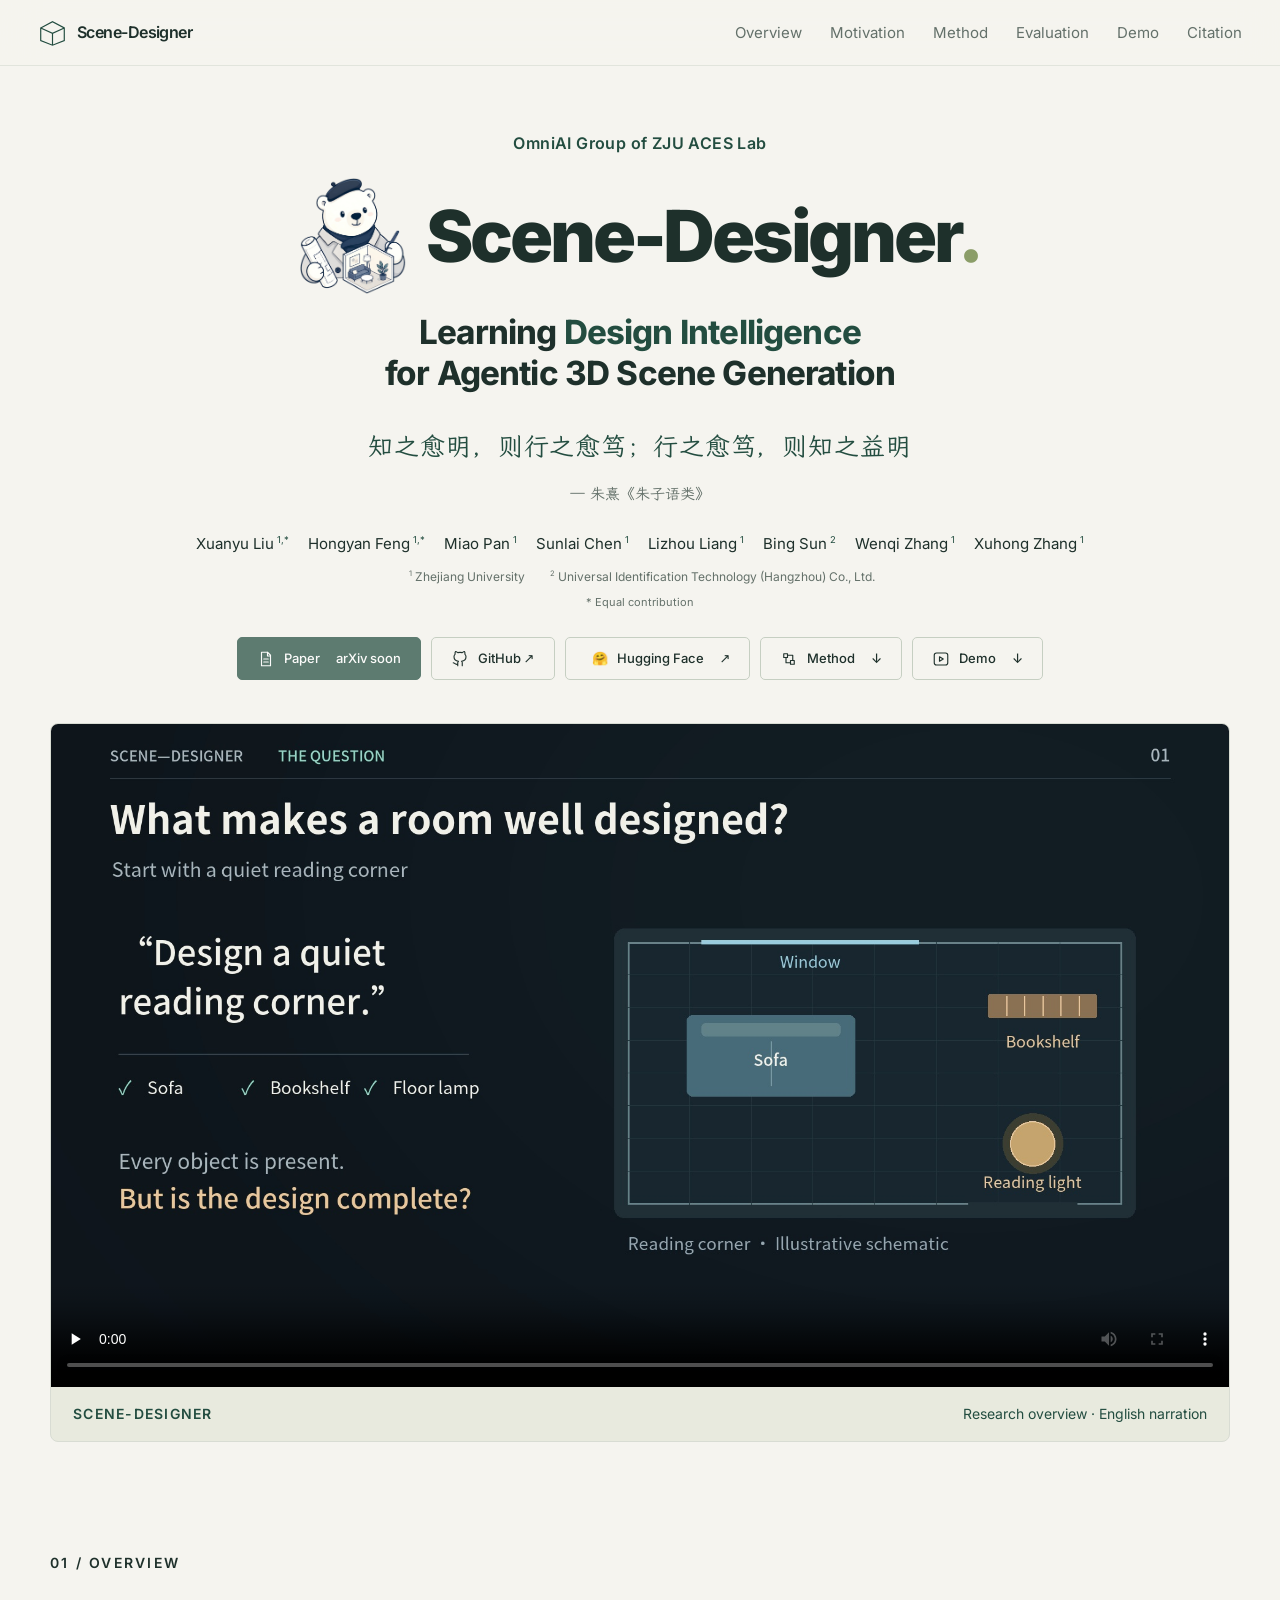
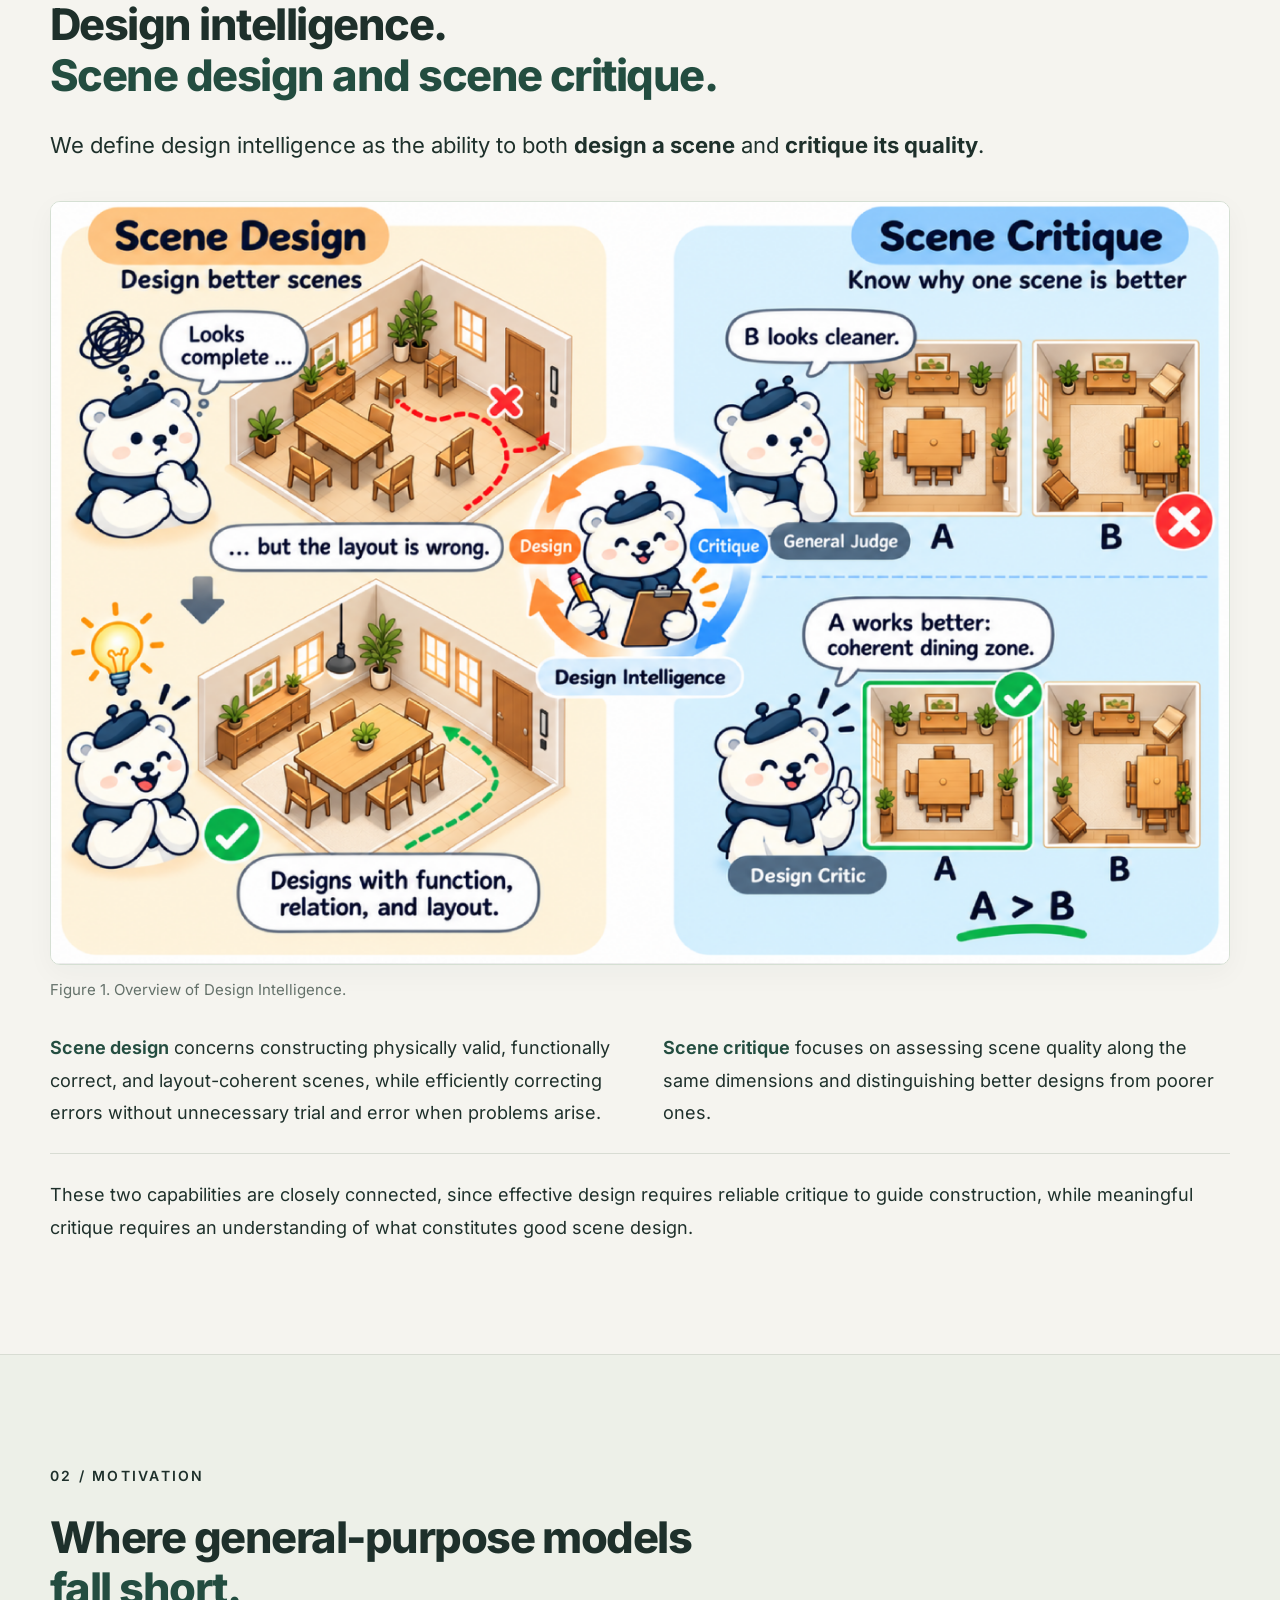
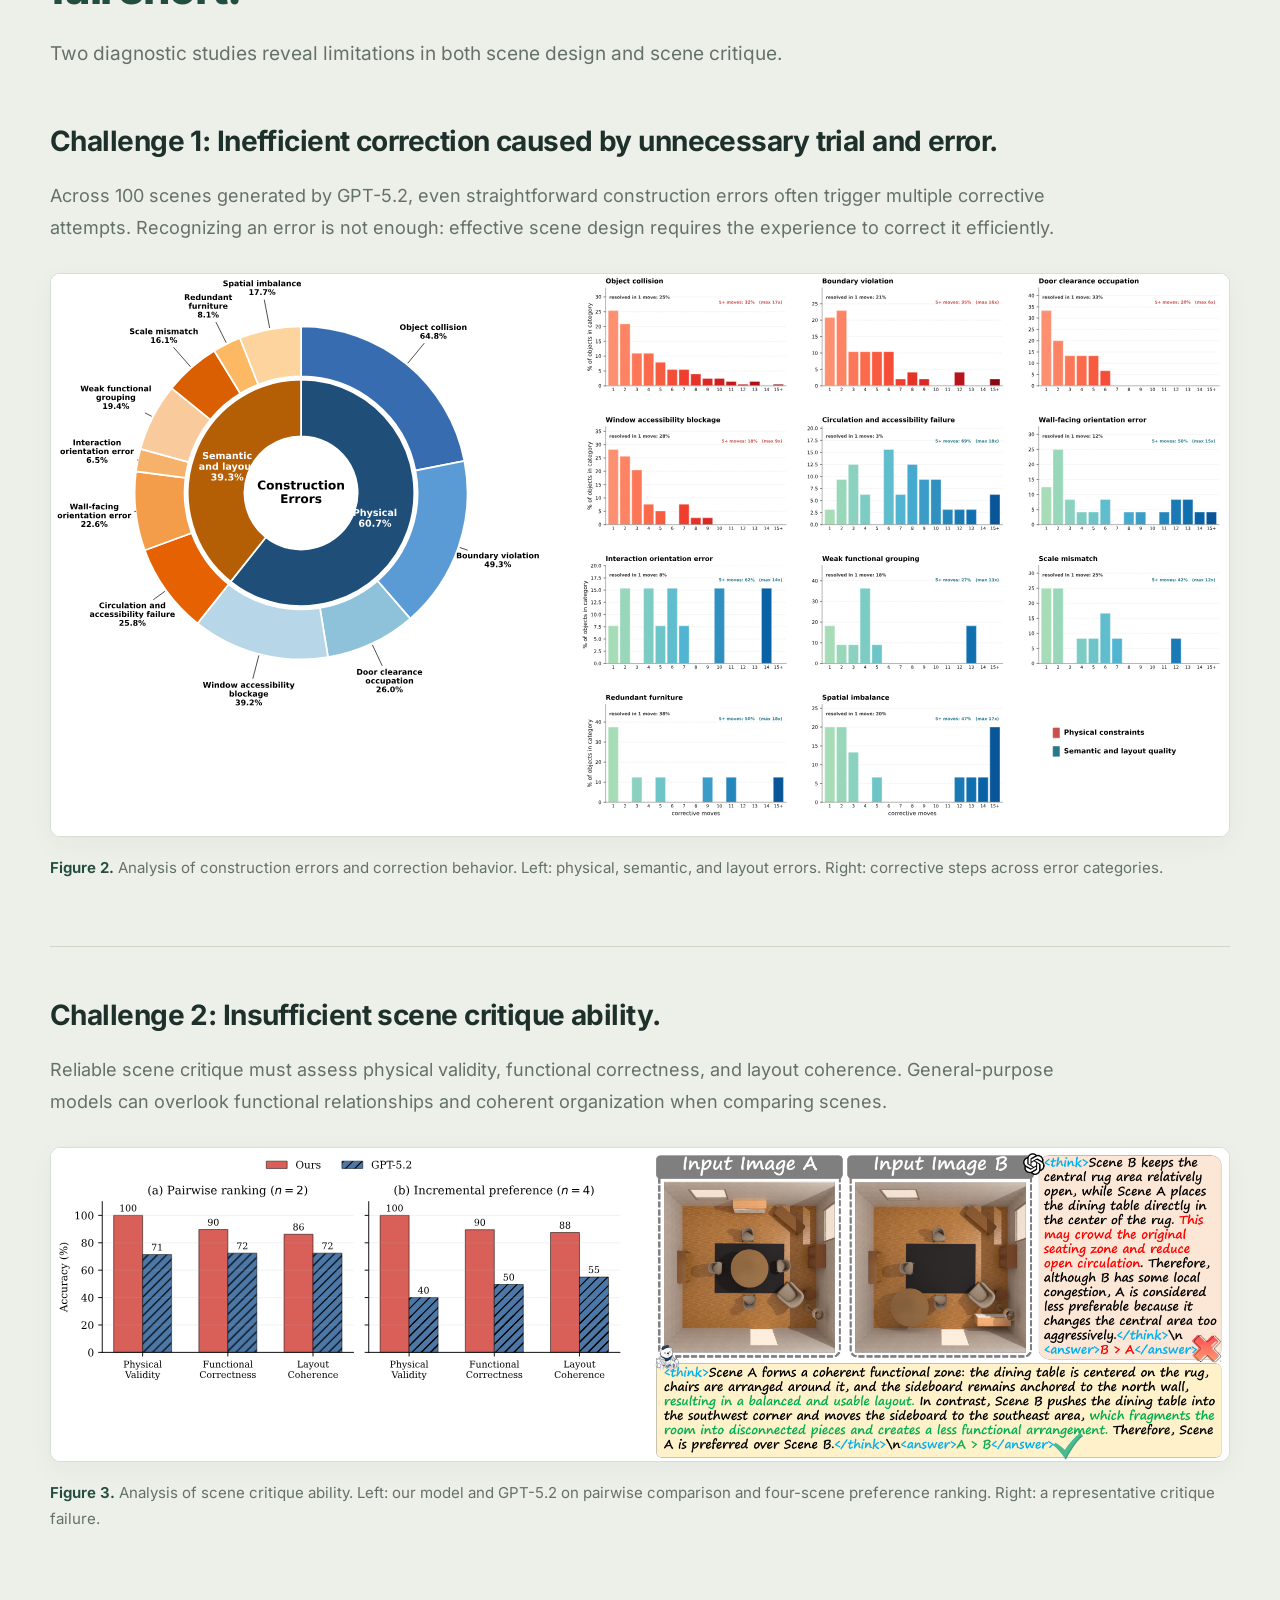
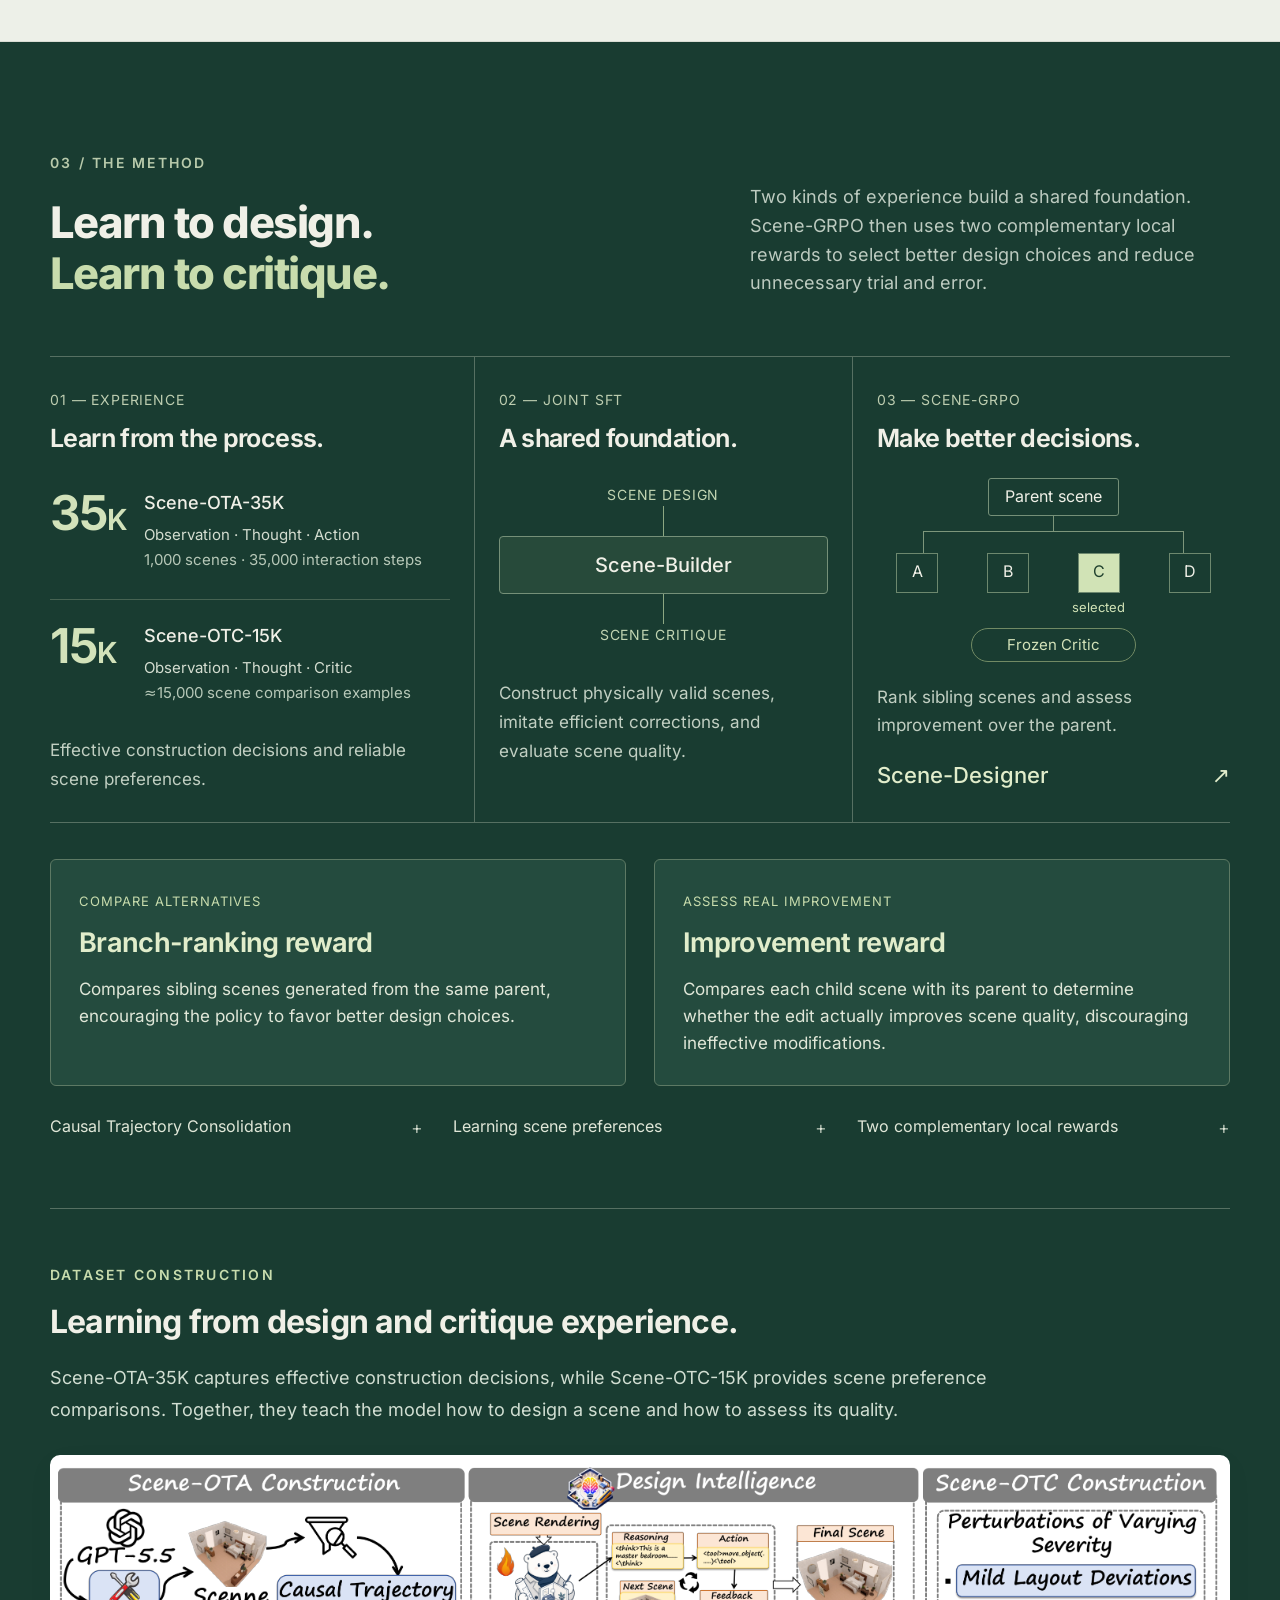
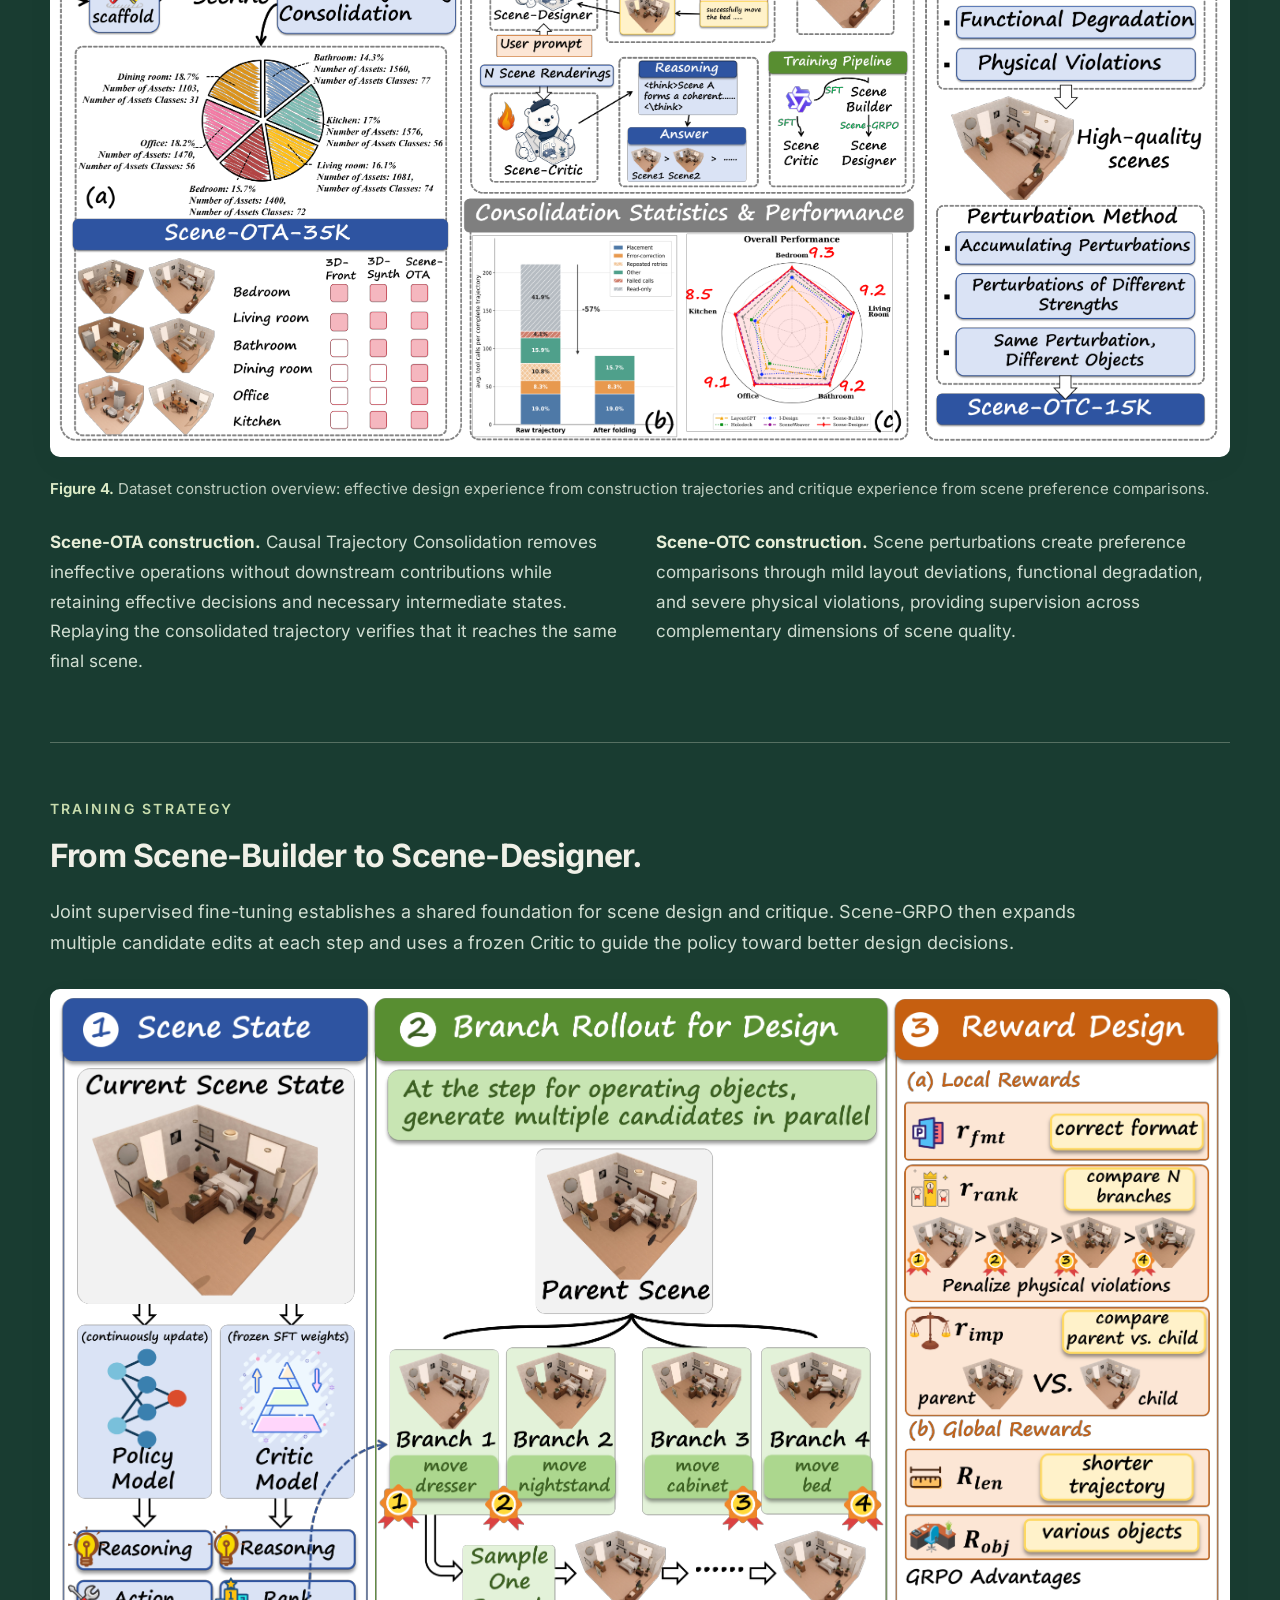
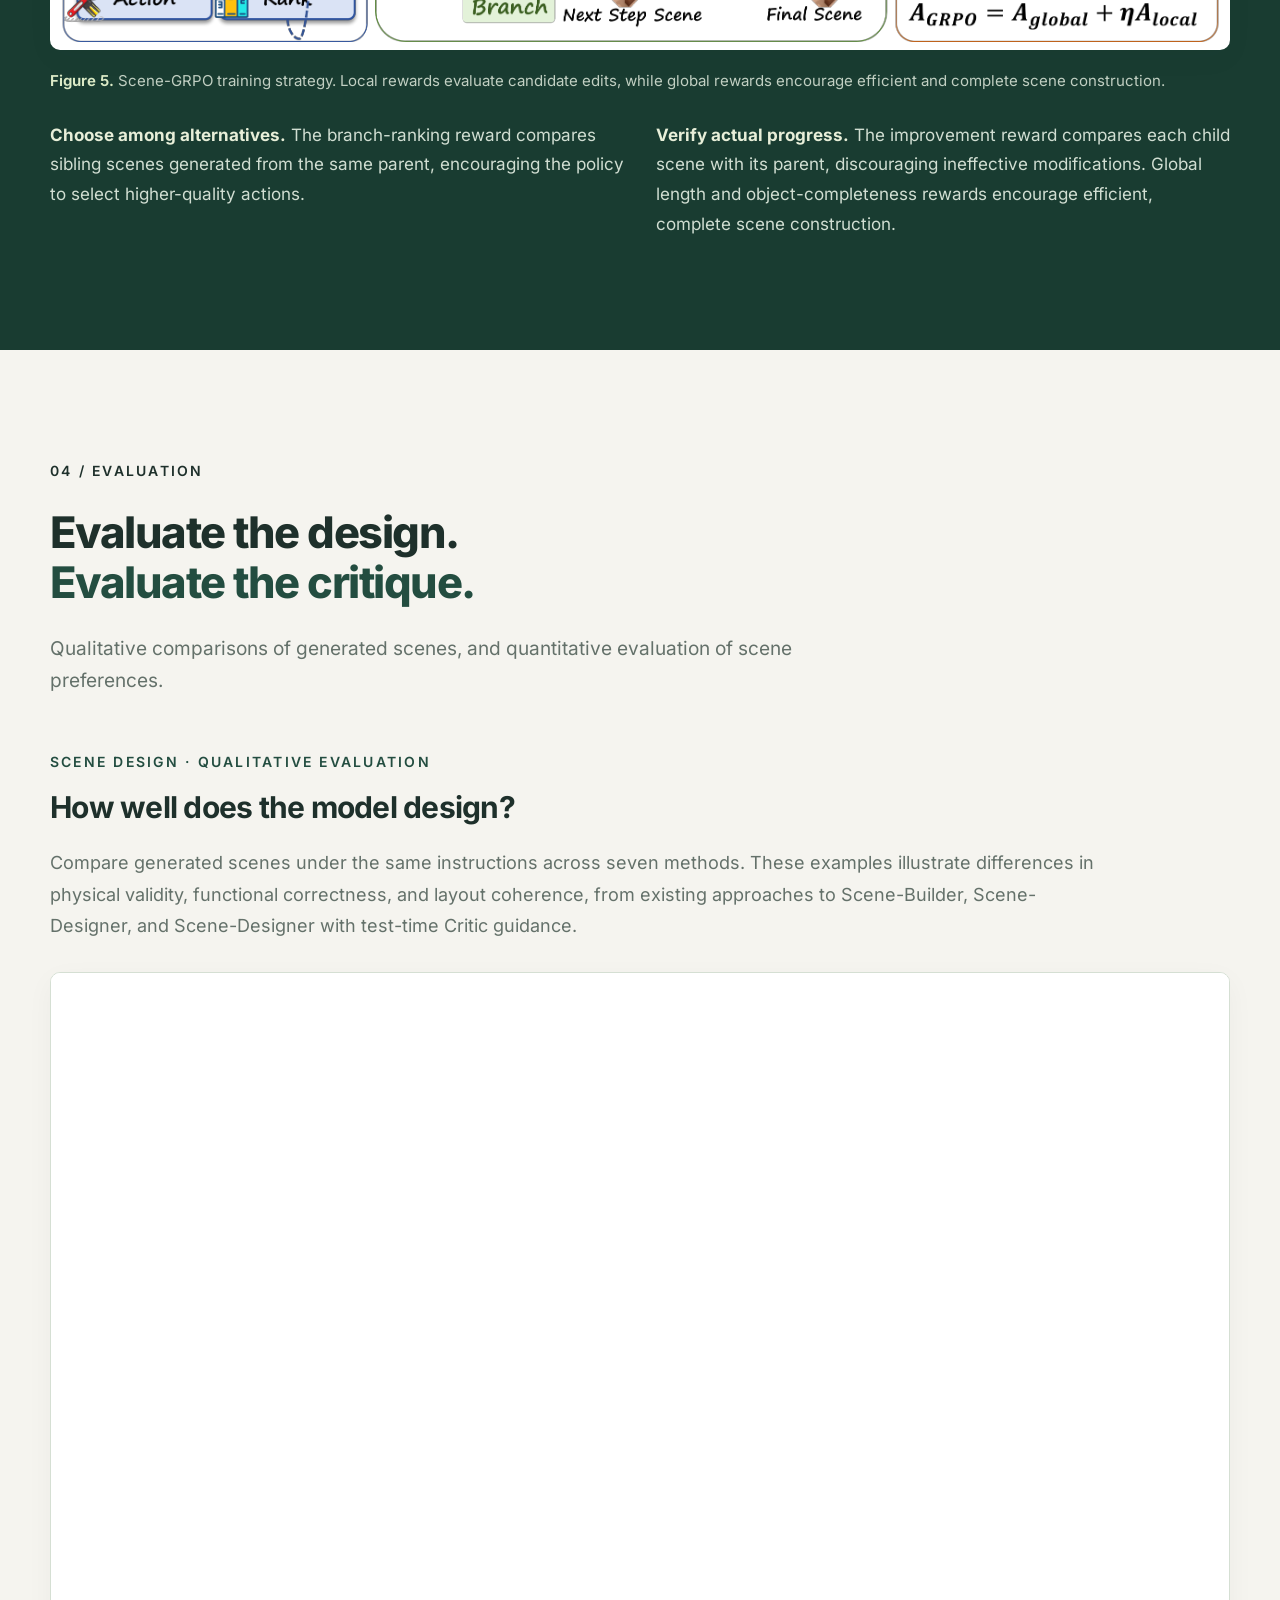
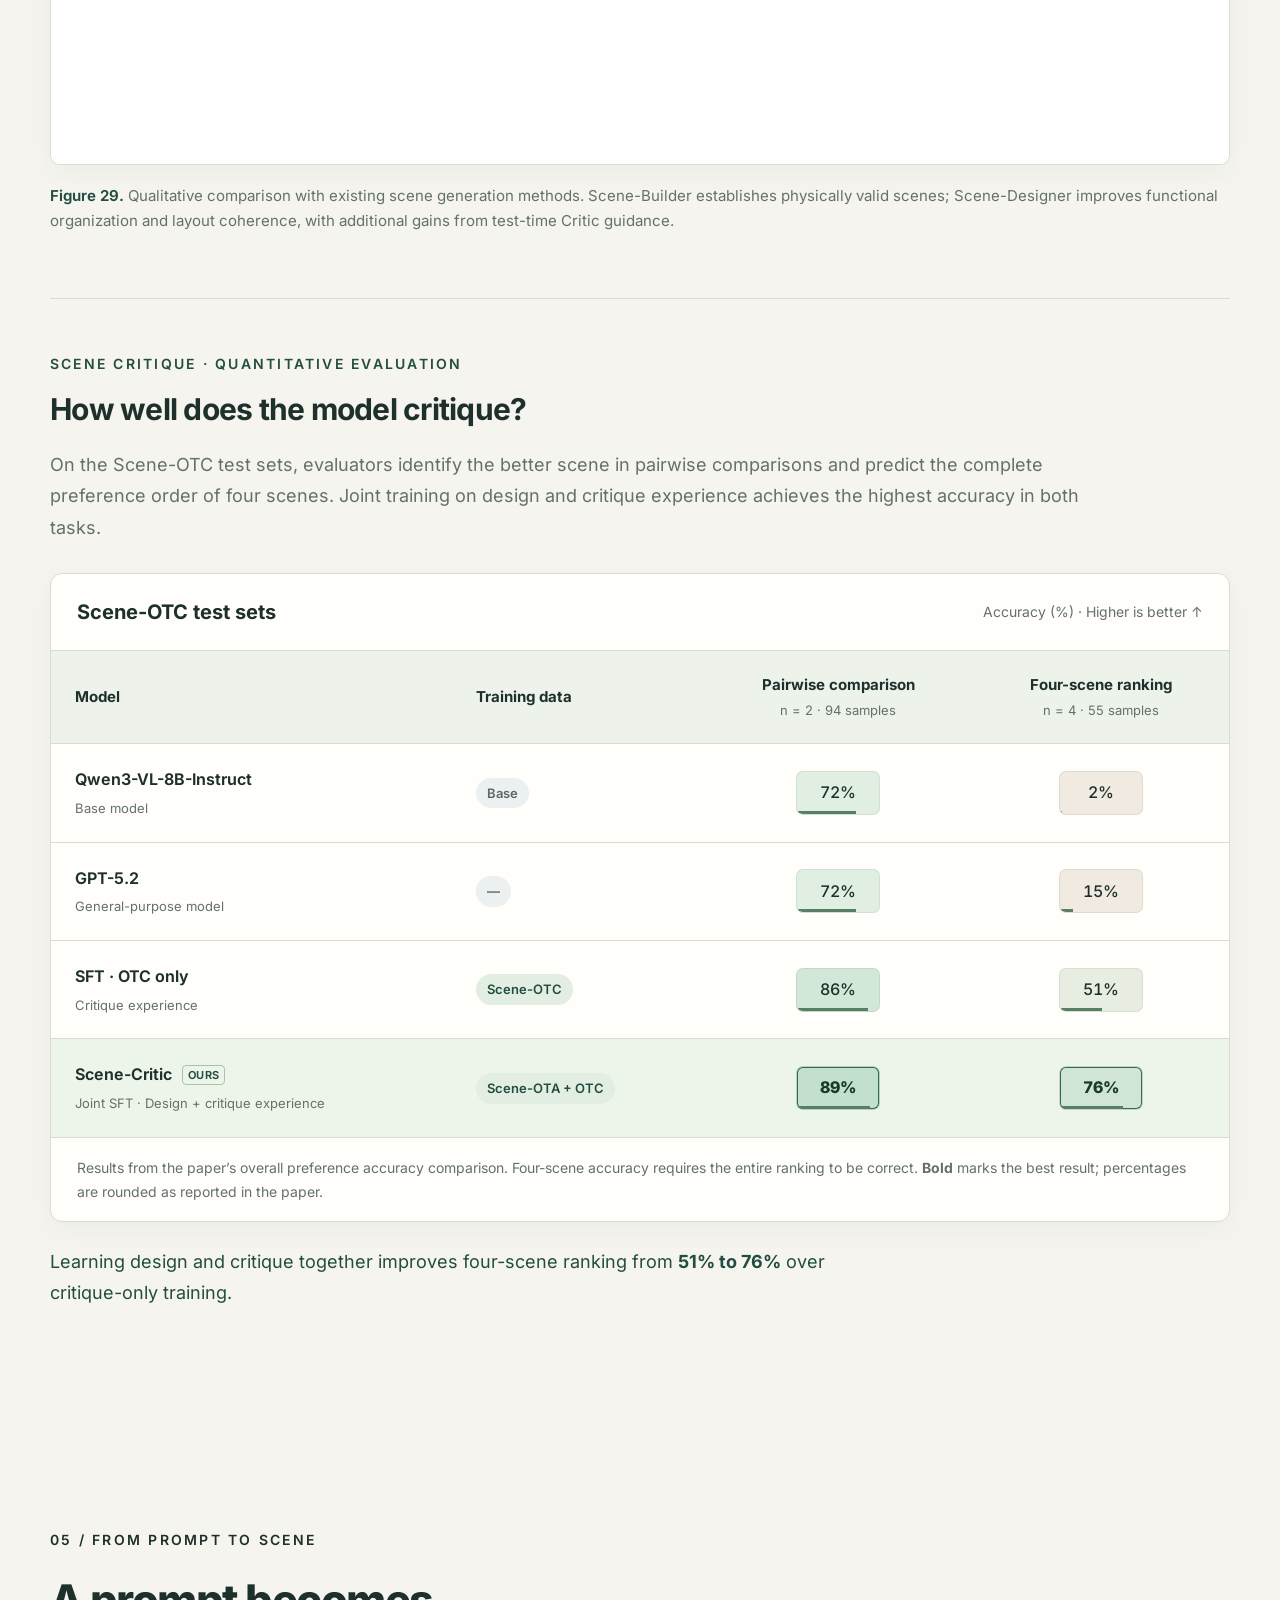
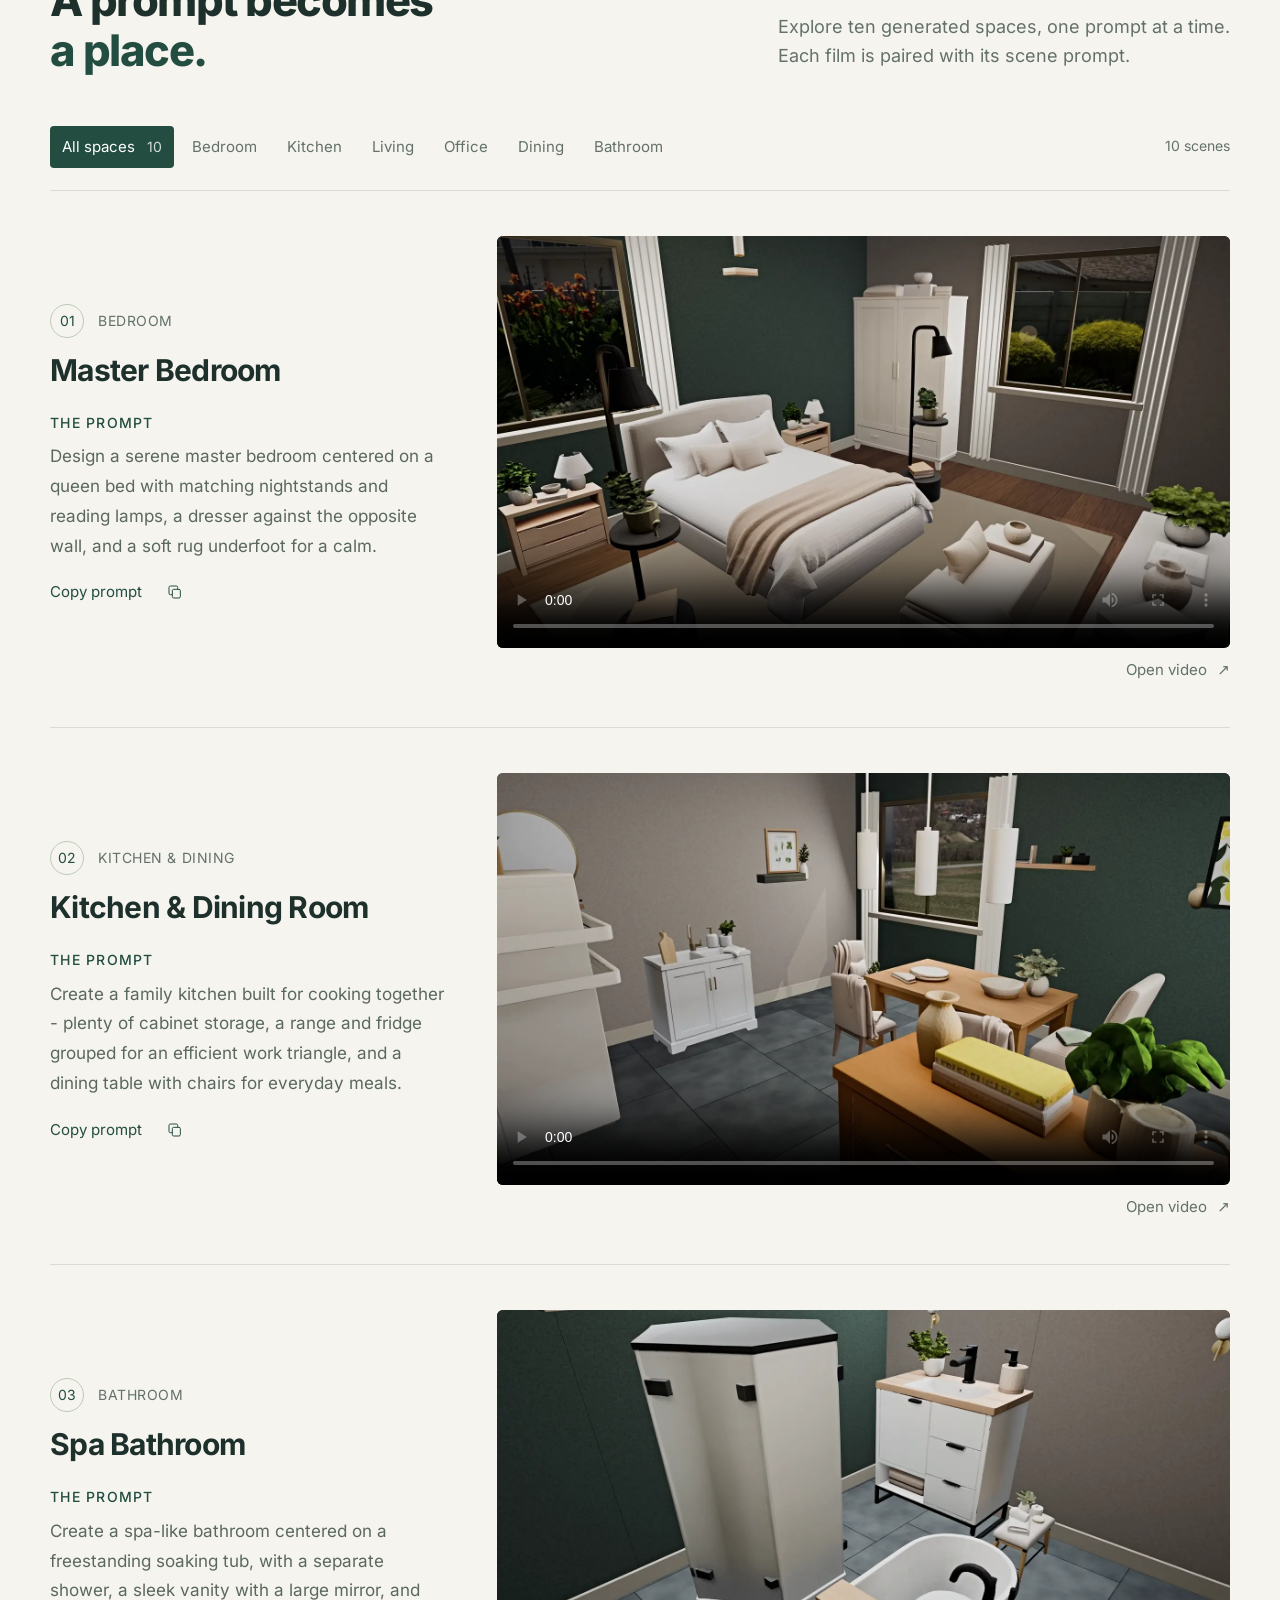
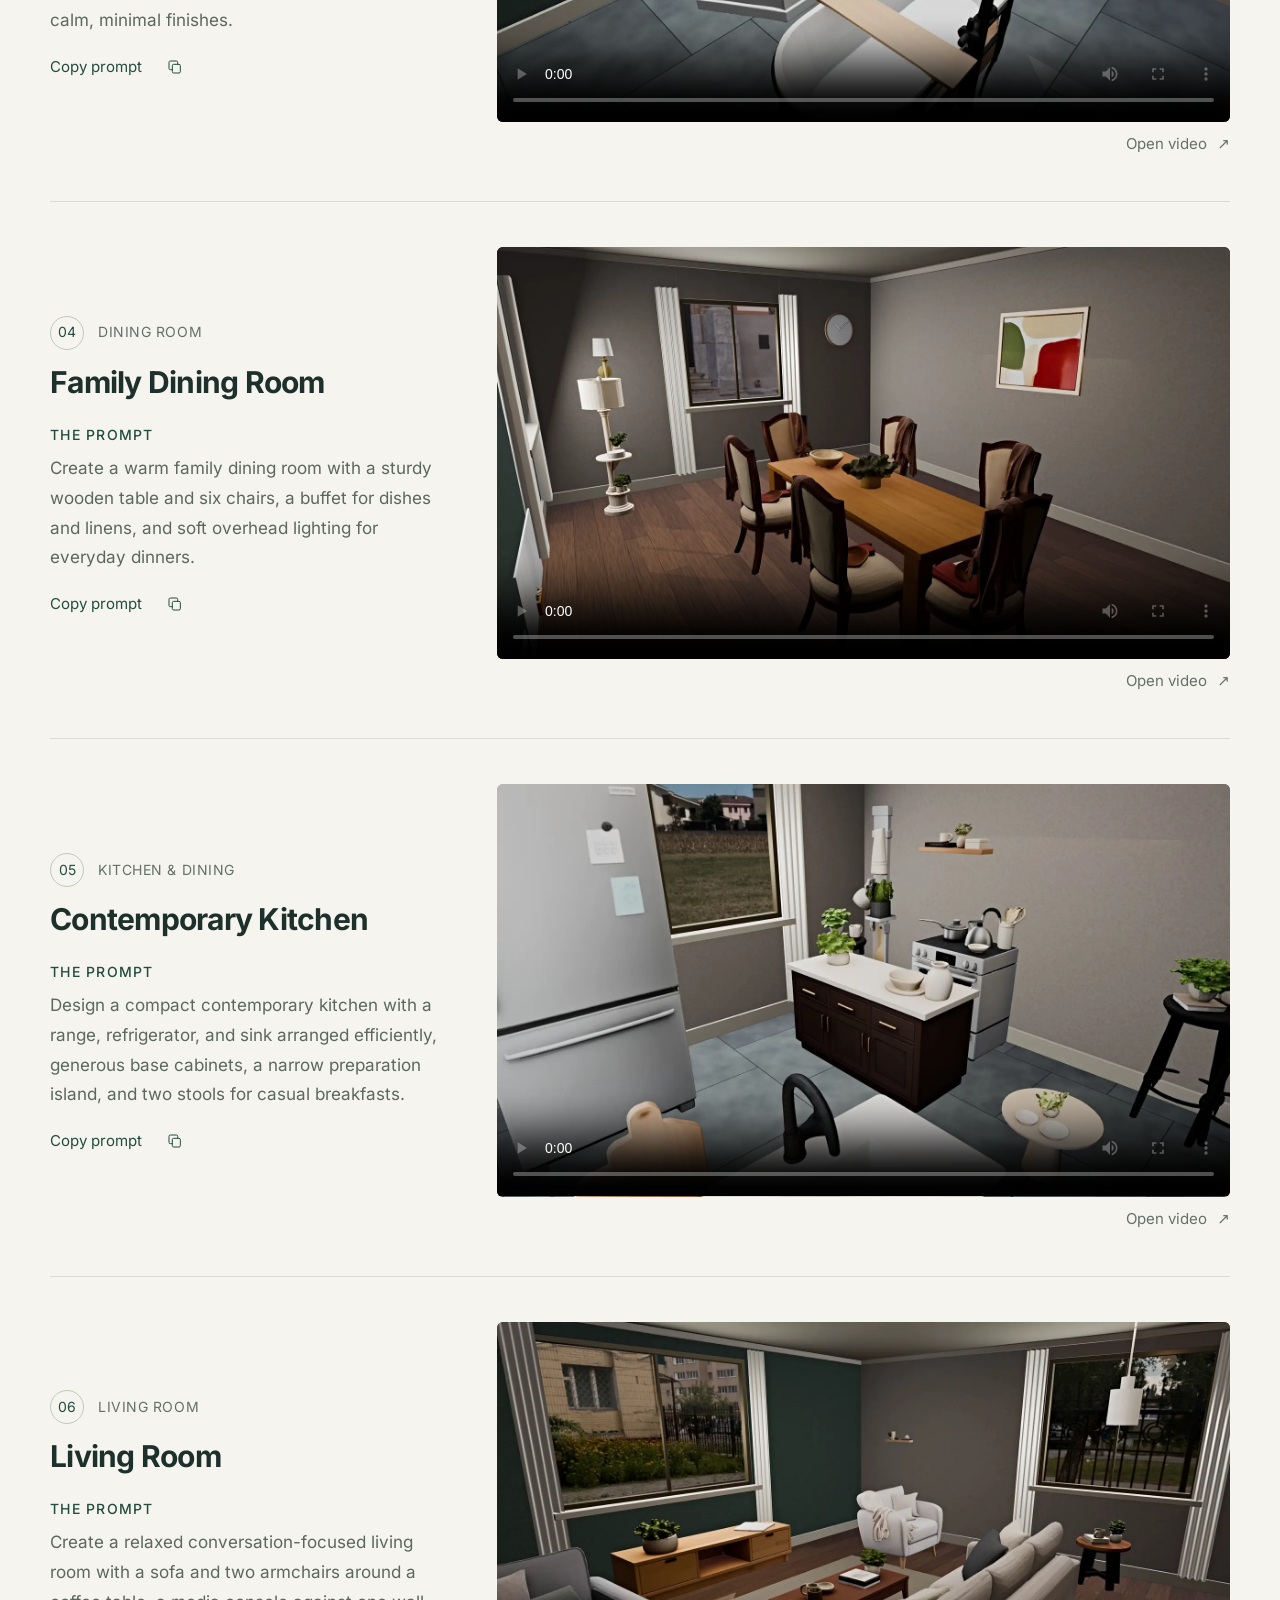
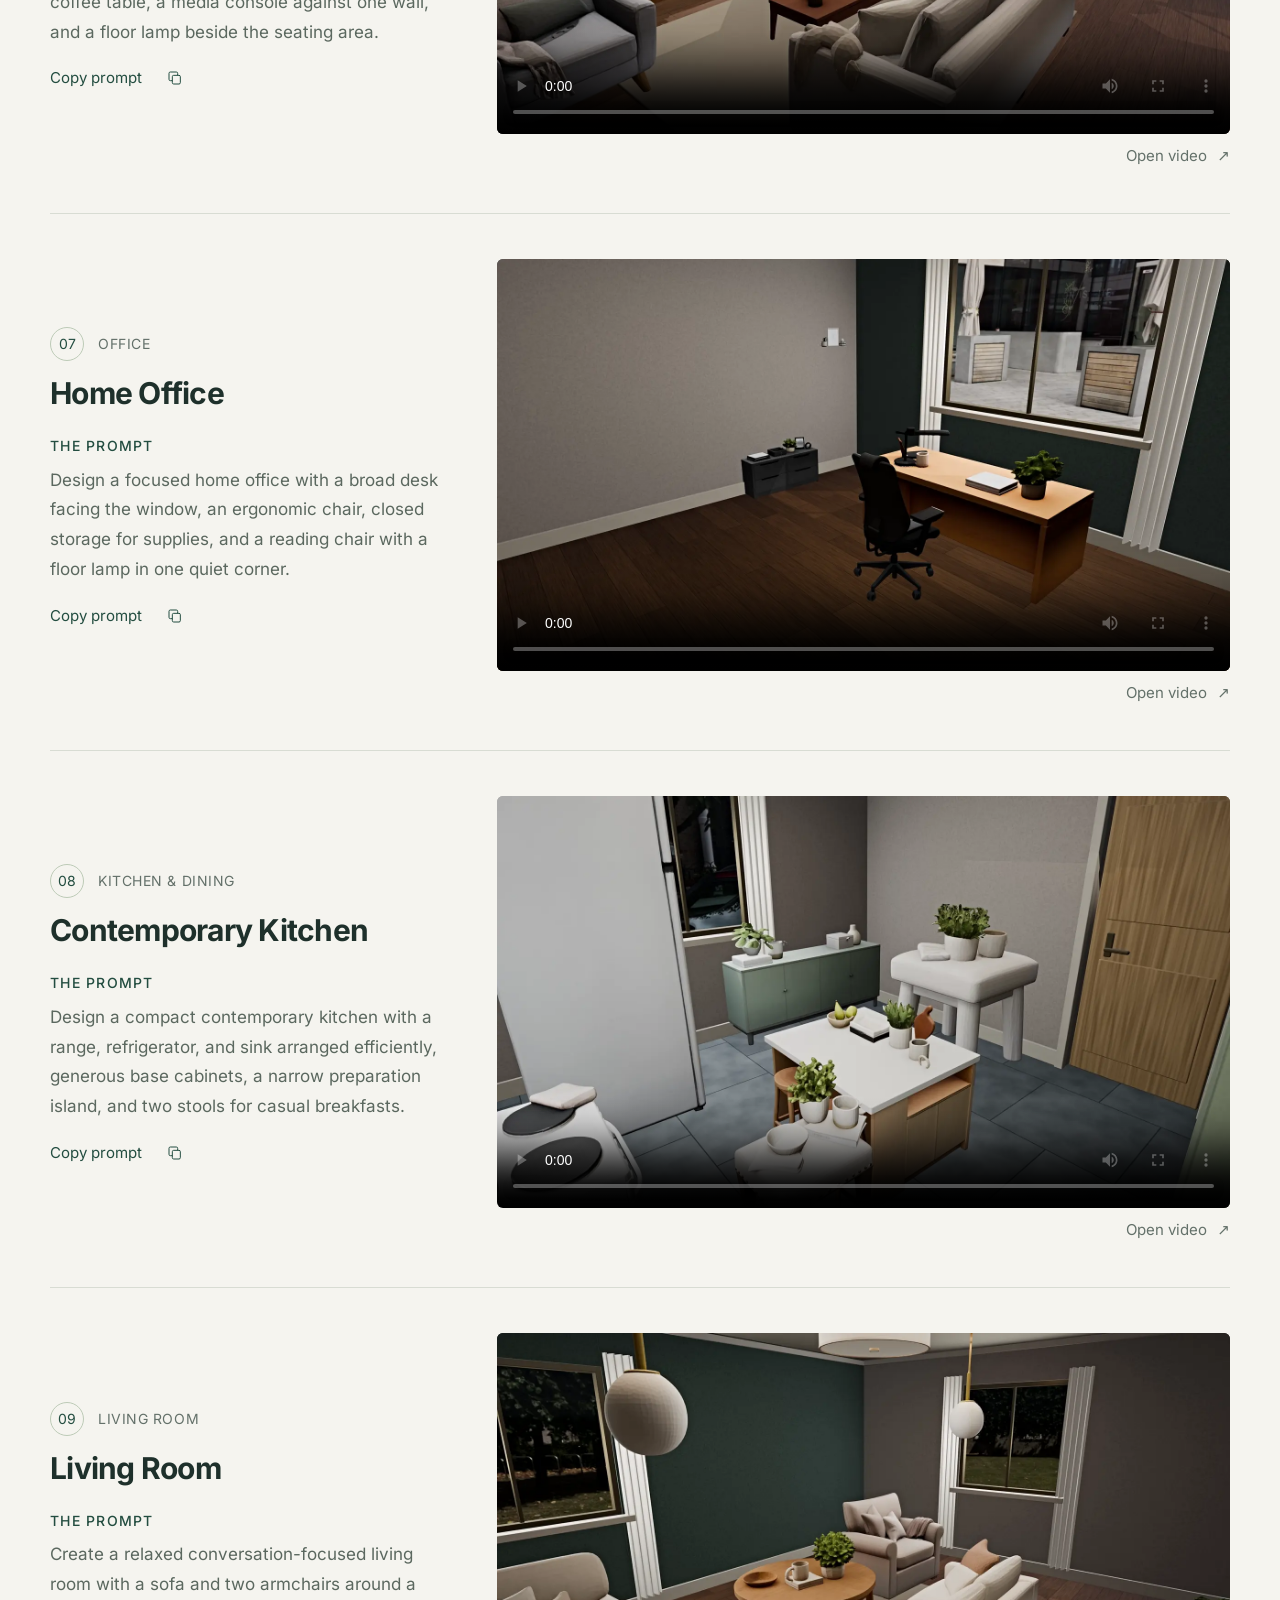
==== index.html @ 8692ca19 "Initial release of Scene-Designer code and project website" ====
<!doctype html>
<html lang="en"><head><meta charset="utf-8"><meta name="viewport" content="width=device-width,initial-scale=1"><meta name="theme-color" content="#f5f4ef"><title>Scene-Designer | Learning Design Intelligence</title><meta name="description" content="Scene-Designer learns to design and critique 3D scenes. Explore the method, ten prompt-to-scene demos, and the paper from Zhejiang University and Universal Identification Technology."><meta property="og:title" content="Scene-Designer: Learning Design Intelligence"><meta property="og:description" content="The ability to design a scene—and critique its quality. An agentic framework for complete, coherent, usable 3D spaces."><link rel="canonical" href="https://11penguins.github.io/Scene-Designer/"><meta property="og:url" content="https://11penguins.github.io/Scene-Designer/"><meta property="og:image" content="https://11penguins.github.io/Scene-Designer/assets/images/bedroom.webp"><meta property="og:type" content="website"><link rel="icon" href="favicon.svg" type="image/svg+xml"><link rel="preload" href="assets/fonts/inter.woff2" as="font" type="font/woff2" crossorigin><link rel="stylesheet" href="styles.css"><script defer src="app.js"></script></head><body>
<a class="skip-link" href="#main">Skip to content</a>
<header class="site-header"><div class="header-inner"><a class="wordmark" href="#top" aria-label="Scene-Designer home"><svg viewBox="0 0 32 32" aria-hidden="true"><path d="m3 11 13-7 13 7v14l-13 5-13-5zM3 11l13 6 13-6M16 17v13"/></svg><span>Scene-Designer</span></a><nav aria-label="Main navigation"><a href="#overview">Overview</a><a href="#motivation">Motivation</a><a href="#method">Method</a><a href="#evaluation">Evaluation</a><a href="#demo">Demo</a><a href="#citation">Citation</a></nav></div></header>
<main id="main"><section class="hero wrap" id="top"><p class="eyebrow hero-kicker">OmniAI Group of ZJU ACES Lab</p><h1><span class="hero-brand"><img class="hero-title-logo" src="assets/images/title.png" alt="Scene-Designer bear logo" width="1500" height="1650" fetchpriority="high"><span class="hero-name">Scene-Designer<span class="title-dot">.</span></span></span><span class="paper-title">Learning <em>Design Intelligence</em><br>for Agentic 3D Scene Generation</span></h1>
<figure class="opening-quote" lang="zh-CN"><blockquote>知之愈明，则行之愈笃；行之愈笃，则知之益明</blockquote><figcaption>— 朱熹《朱子语类》</figcaption></figure>
<div class="authors"><span>Xuanyu Liu<sup>1,*</sup></span><span>Hongyan Feng<sup>1,*</sup></span><span>Miao Pan<sup>1</sup></span><span>Sunlai Chen<sup>1</sup></span><span>Lizhou Liang<sup>1</sup></span><span>Bing Sun<sup>2</sup></span><span>Wenqi Zhang<sup>1</sup></span><span>Xuhong Zhang<sup>1</sup></span></div><div class="affiliations"><span><sup>1</sup> Zhejiang University</span><span><sup>2</sup> Universal Identification Technology (Hangzhou) Co., Ltd.</span></div><p class="equal-contribution">* Equal contribution</p>
<div class="resources"><button class="resource primary paper-pending" disabled aria-label="Paper: arXiv link coming soon"><svg viewBox="0 0 24 24" fill="none" stroke="currentColor" stroke-width="1.5" stroke-linecap="round" stroke-linejoin="round" aria-hidden="true"><path d="M6 3h8l4 4v14H6z"/><path d="M14 3v5h4M9 12h6M9 16h6"/></svg>Paper <span>arXiv soon</span></button><a class="resource" href="https://github.com/11penguins/Scene-Designer" target="_blank" rel="noopener"><svg viewBox="0 0 24 24" fill="none" stroke="currentColor" stroke-width="1.5" stroke-linecap="round" stroke-linejoin="round" aria-hidden="true"><path d="M9 19c-4 1-4-2-6-2m12 4v-4c0-1-.3-2-1-2 3-.3 6-1.5 6-6a5 5 0 0 0-1.5-3.5A4.6 4.6 0 0 0 18 2s-1 0-3 1.5a12 12 0 0 0-6 0C7 2 6 2 6 2a4.6 4.6 0 0 0-.5 3.5A5 5 0 0 0 4 9c0 4.5 3 5.7 6 6-.7.5-1 1-1 2v4"/></svg>GitHub ↗</a><a class="resource hf-resource" href="https://huggingface.co/XuanyuLiu" target="_blank" rel="noopener" aria-label="Xuanyu Liu on Hugging Face"><span aria-hidden="true">🤗</span>Hugging Face <span aria-hidden="true">↗</span></a><a class="resource" href="#method"><svg viewBox="0 0 24 24" fill="none" stroke="currentColor" stroke-width="1.5" stroke-linecap="round" stroke-linejoin="round" aria-hidden="true"><path d="M5 5h5v5H5zM14 14h5v5h-5zM8 10v7h6M10 7h7v7"/></svg>Method <span aria-hidden="true">↓</span></a><a class="resource" href="#demo"><svg viewBox="0 0 24 24" fill="none" stroke="currentColor" stroke-width="1.5" stroke-linecap="round" stroke-linejoin="round" aria-hidden="true"><rect x="3" y="4" width="18" height="16" rx="3"/><path d="m10 9 5 3-5 3z"/></svg>Demo <span aria-hidden="true">↓</span></a></div><p class="sr-only" id="github-status">Repository link coming soon.</p>
<div class="overview-film"><video id="overview-video" controls playsinline preload="none" poster="assets/images/overview-poster.jpg" aria-label="Scene-Designer: English research overview" width="1920" height="1080"><source src="assets/videos/scene-designer-overview-en.mp4" type="video/mp4"><track kind="subtitles" src="assets/overview-en.vtt" srclang="en" label="English"></video><div class="overview-caption"><span>SCENE-DESIGNER</span><span>Research overview · English narration</span></div></div></section>
<section id="overview" class="motivation wrap section" aria-labelledby="idea-title"><div class="section-intro"><p class="eyebrow">01 / OVERVIEW</p><h2 id="idea-title">Design intelligence.<br><em>Scene design and scene critique.</em></h2><p class="motivation-lead">We define design intelligence as the ability to both <strong>design a scene</strong> and <strong>critique its quality</strong>.</p></div><figure class="motivation-figure"><a class="figure-zoom" data-figure-title="Figure 1" href="assets/images/design-intelligence-figure1.png" target="_blank" rel="noopener" aria-label="Open Figure 1 at full resolution"><img src="assets/images/design-intelligence-figure1.png" alt="Figure 1: Overview of Design Intelligence, comprising scene design and scene critique." width="2600" height="1682" loading="lazy"></a><figcaption>Figure 1. Overview of Design Intelligence.</figcaption></figure><div class="motivation-copy"><p><strong>Scene design</strong> concerns constructing physically valid, functionally correct, and layout-coherent scenes, while efficiently correcting errors without unnecessary trial and error when problems arise.</p><p><strong>Scene critique</strong> focuses on assessing scene quality along the same dimensions and distinguishing better designs from poorer ones.</p><p class="motivation-connection">These two capabilities are closely connected, since effective design requires reliable critique to guide construction, while meaningful critique requires an understanding of what constitutes good scene design.</p></div></section>
<section id="motivation" class="challenges-section section" aria-labelledby="motivation-title"><div class="wrap"><div class="section-intro"><p class="eyebrow">02 / MOTIVATION</p><h2 id="motivation-title">Where general-purpose models<br><em>fall short.</em></h2><p class="section-lead">Two diagnostic studies reveal limitations in both scene design and scene critique.</p></div>
<article class="challenge"><h3>Challenge 1: Inefficient correction caused by unnecessary trial and error.</h3><p class="research-copy">Across 100 scenes generated by GPT-5.2, even straightforward construction errors often trigger multiple corrective attempts. Recognizing an error is not enough: effective scene design requires the experience to correct it efficiently.</p><figure class="research-figure"><a class="figure-zoom" href="assets/images/paper-figure-2.svg" data-figure-title="Figure 2" target="_blank" rel="noopener" aria-label="Enlarge Figure 2"><img src="assets/images/paper-figure-2.svg" alt="Construction error categories and distributions of corrective steps in 100 GPT-5.2-generated scenes." width="1200" height="572" loading="lazy" decoding="async"><span class="figure-open" aria-hidden="true">View full size ↗</span></a><figcaption><strong>Figure 2.</strong> Analysis of construction errors and correction behavior. Left: physical, semantic, and layout errors. Right: corrective steps across error categories.</figcaption></figure></article>
<article class="challenge"><h3>Challenge 2: Insufficient scene critique ability.</h3><p class="research-copy">Reliable scene critique must assess physical validity, functional correctness, and layout coherence. General-purpose models can overlook functional relationships and coherent organization when comparing scenes.</p><figure class="research-figure"><a class="figure-zoom" href="assets/images/paper-figure-3.svg" data-figure-title="Figure 3" target="_blank" rel="noopener" aria-label="Enlarge Figure 3"><img src="assets/images/paper-figure-3.svg" alt="Scene critique comparison across three quality dimensions, with a dining-room example in which GPT-5.2 prefers the poorer layout." width="1200" height="319" loading="lazy" decoding="async"><span class="figure-open" aria-hidden="true">View full size ↗</span></a><figcaption><strong>Figure 3.</strong> Analysis of scene critique ability. Left: our model and GPT-5.2 on pairwise comparison and four-scene preference ranking. Right: a representative critique failure.</figcaption></figure></article></div></section>
<section id="method" class="method-section section" aria-labelledby="method-title"><div class="wrap"><div class="method-top"><div><p class="eyebrow">03 / THE METHOD</p><h2 id="method-title">Learn to design.<br><em>Learn to critique.</em></h2></div><p>Two kinds of experience build a shared foundation. Scene-GRPO then uses two complementary local rewards to select better design choices and reduce unnecessary trial and error.</p></div>
<div class="pipeline"><article class="pipeline-step experience-step"><span class="step-index">01 — EXPERIENCE</span><h3>Learn from the process.</h3><div class="dataset"><strong>35<span>K</span></strong><div><h4>Scene-OTA-35K</h4><p>Observation · Thought · Action</p><span>1,000 scenes · 35,000 interaction steps</span></div></div><div class="dataset"><strong>15<span>K</span></strong><div><h4>Scene-OTC-15K</h4><p>Observation · Thought · Critic</p><span>≈15,000 scene comparison examples</span></div></div><p class="step-foot">Effective construction decisions and reliable scene preferences.</p></article>
<article class="pipeline-step foundation-step"><span class="step-index">02 — JOINT SFT</span><h3>A shared foundation.</h3><div class="foundation-visual" aria-label="Scene design and scene critique are learned jointly"><span>SCENE DESIGN</span><div class="merge-lines"><i></i><i></i></div><strong>Scene-Builder</strong><div class="merge-lines bottom"><i></i><i></i></div><span>SCENE CRITIQUE</span></div><p class="step-foot">Construct physically valid scenes, imitate efficient corrections, and evaluate scene quality.</p></article>
<article class="pipeline-step optimize-step"><span class="step-index">03 — SCENE-GRPO</span><h3>Make better decisions.</h3><div class="branches" aria-label="A parent scene produces candidate branches evaluated by a frozen Critic"><span class="parent-node">Parent scene</span><div class="branch-lines"></div><div class="candidates"><span>A</span><span>B</span><span class="selected">C<small>selected</small></span><span>D</span></div><span class="critic-node">Frozen Critic</span></div><p class="step-foot">Rank sibling scenes and assess improvement over the parent.</p><div class="designer-output">Scene-Designer <span aria-hidden="true">↗</span></div></article></div>
<div class="reward-pair"><article><span class="reward-label">COMPARE ALTERNATIVES</span><h3>Branch-ranking reward</h3><p>Compares sibling scenes generated from the same parent, encouraging the policy to favor better design choices.</p></article><article><span class="reward-label">ASSESS REAL IMPROVEMENT</span><h3>Improvement reward</h3><p>Compares each child scene with its parent to determine whether the edit actually improves scene quality, discouraging ineffective modifications.</p></article></div>
<div class="method-notes"><details><summary>Causal Trajectory Consolidation <span aria-hidden="true">+</span></summary><p>Error-aware candidate identification flags potentially ineffective operations. Correction-effect evaluation preserves effective decisions and necessary intermediate states, removing only ineffective operations without downstream contributions. Replaying the trajectory verifies the same final scene.</p></details><details><summary>Learning scene preferences <span aria-hidden="true">+</span></summary><p>Scene-OTC uses mild layout deviations, functional degradation, and severe physical violations. Accumulated perturbations and different strengths on the same object allow automatic ranking. Applying the same perturbation to different objects requires manual annotation.</p></details><details><summary>Two complementary local rewards <span aria-hidden="true">+</span></summary><p>The branch-ranking reward compares sibling scenes; the improvement reward compares each child scene with its parent. Format, global length, and object-completeness rewards support efficient, complete scene construction. The Critic remains frozen during Scene-GRPO.</p></details></div>
<div class="method-deepdive"><article class="method-detail"><p class="eyebrow">DATASET CONSTRUCTION</p><h3>Learning from design and critique experience.</h3><p class="research-copy">Scene-OTA-35K captures effective construction decisions, while Scene-OTC-15K provides scene preference comparisons. Together, they teach the model how to design a scene and how to assess its quality.</p><figure class="research-figure"><a class="figure-zoom" href="assets/images/paper-figure-4.svg" data-figure-title="Figure 4" target="_blank" rel="noopener" aria-label="Enlarge Figure 4"><img src="assets/images/paper-figure-4.svg" alt="Scene-OTA construction with causal trajectory consolidation, Scene-OTC preference construction, and dataset statistics." width="1200" height="604" loading="lazy" decoding="async"><span class="figure-open" aria-hidden="true">View full size ↗</span></a><figcaption><strong>Figure 4.</strong> Dataset construction overview: effective design experience from construction trajectories and critique experience from scene preference comparisons.</figcaption></figure><div class="figure-explanation"><p><strong>Scene-OTA construction.</strong> Causal Trajectory Consolidation removes ineffective operations without downstream contributions while retaining effective decisions and necessary intermediate states. Replaying the consolidated trajectory verifies that it reaches the same final scene.</p><p><strong>Scene-OTC construction.</strong> Scene perturbations create preference comparisons through mild layout deviations, functional degradation, and severe physical violations, providing supervision across complementary dimensions of scene quality.</p></div></article>
<article class="method-detail"><p class="eyebrow">TRAINING STRATEGY</p><h3>From Scene-Builder to Scene-Designer.</h3><p class="research-copy">Joint supervised fine-tuning establishes a shared foundation for scene design and critique. Scene-GRPO then expands multiple candidate edits at each step and uses a frozen Critic to guide the policy toward better design decisions.</p><figure class="research-figure"><a class="figure-zoom" href="assets/images/paper-figure-5.svg" data-figure-title="Figure 5" target="_blank" rel="noopener" aria-label="Enlarge Figure 5"><img src="assets/images/paper-figure-5.svg" alt="Scene-GRPO training with candidate branches, a frozen Critic, branch-ranking and improvement rewards, and global rewards." width="1200" height="665" loading="lazy" decoding="async"><span class="figure-open" aria-hidden="true">View full size ↗</span></a><figcaption><strong>Figure 5.</strong> Scene-GRPO training strategy. Local rewards evaluate candidate edits, while global rewards encourage efficient and complete scene construction.</figcaption></figure><div class="figure-explanation"><p><strong>Choose among alternatives.</strong> The branch-ranking reward compares sibling scenes generated from the same parent, encouraging the policy to select higher-quality actions.</p><p><strong>Verify actual progress.</strong> The improvement reward compares each child scene with its parent, discouraging ineffective modifications. Global length and object-completeness rewards encourage efficient, complete scene construction.</p></div></article></div></div></section>
<section id="evaluation" class="evaluation-section wrap section" aria-labelledby="evaluation-title">
<div class="section-intro"><p class="eyebrow">04 / EVALUATION</p><h2 id="evaluation-title">Evaluate the design.<br><em>Evaluate the critique.</em></h2><p class="section-lead">Qualitative comparisons of generated scenes, and quantitative evaluation of scene preferences.</p></div>
<article class="evaluation-part" aria-labelledby="design-eval-title"><p class="eyebrow">SCENE DESIGN · QUALITATIVE EVALUATION</p><h3 id="design-eval-title">How well does the model design?</h3><p class="research-copy">Compare generated scenes under the same instructions across seven methods. These examples illustrate differences in physical validity, functional correctness, and layout coherence, from existing approaches to Scene-Builder, Scene-Designer, and Scene-Designer with test-time Critic guidance.</p>
<figure class="research-figure"><a class="figure-zoom" href="assets/images/paper-figure-29.svg" data-figure-title="Figure 29" target="_blank" rel="noopener" aria-label="Enlarge Figure 29: qualitative scene design comparison"><img src="assets/images/paper-figure-29.webp" alt="Seven scene prompts compared across I-Design, LayoutGPT, LayoutVLM, SceneWeaver, Scene-Builder, Scene-Designer, and Scene-Designer with Critic guidance." width="3200" height="2149" loading="lazy" decoding="async"><span class="figure-open" aria-hidden="true">View full size ↗</span></a><figcaption><strong>Figure 29.</strong> Qualitative comparison with existing scene generation methods. Scene-Builder establishes physically valid scenes; Scene-Designer improves functional organization and layout coherence, with additional gains from test-time Critic guidance.</figcaption></figure></article>
<article class="evaluation-part" aria-labelledby="critique-eval-title"><p class="eyebrow">SCENE CRITIQUE · QUANTITATIVE EVALUATION</p><h3 id="critique-eval-title">How well does the model critique?</h3><p class="research-copy">On the Scene-OTC test sets, evaluators identify the better scene in pairwise comparisons and predict the complete preference order of four scenes. Joint training on design and critique experience achieves the highest accuracy in both tasks.</p>
<div class="evaluation-table-panel"><div class="evaluation-table-heading"><strong>Scene-OTC test sets</strong><span>Accuracy (%) · Higher is better ↑<span class="evaluation-scroll-hint">Swipe to compare scores →</span></span></div>
<div class="evaluation-table-scroll" tabindex="0" role="region" aria-label="Scene critique results; scroll horizontally on small screens"><table class="evaluation-table"><caption class="sr-only">Overall preference accuracy on the Scene-OTC test sets, transcribed from the paper. Bold scores indicate the best result in each column.</caption><thead><tr><th scope="col">Model</th><th scope="col">Training data</th><th scope="col">Pairwise comparison<span>n = 2 · 94 samples</span></th><th scope="col">Four-scene ranking<span>n = 4 · 55 samples</span></th></tr></thead><tbody>
<tr><th scope="row">Qwen3-VL-8B-Instruct<span class="evaluation-model-note">Base model</span></th><td><span class="evaluation-badge baseline">Base</span></td><td><span class="evaluation-score" style="--score:72%;--score-color:#e1eee2">72%</span></td><td><span class="evaluation-score" style="--score:2%;--score-color:#f0eae0">2%</span></td></tr>
<tr><th scope="row">GPT-5.2<span class="evaluation-model-note">General-purpose model</span></th><td><span class="evaluation-badge baseline">—</span></td><td><span class="evaluation-score" style="--score:72%;--score-color:#e1eee2">72%</span></td><td><span class="evaluation-score" style="--score:15%;--score-color:#f0eae0">15%</span></td></tr>
<tr><th scope="row">SFT · OTC only<span class="evaluation-model-note">Critique experience</span></th><td><span class="evaluation-badge">Scene-OTC</span></td><td><span class="evaluation-score" style="--score:86%;--score-color:#d2e7d7">86%</span></td><td><span class="evaluation-score" style="--score:51%;--score-color:#e7ede0">51%</span></td></tr>
<tr class="evaluation-ours"><th scope="row">Scene-Critic <span class="evaluation-ours-label">Ours</span><span class="evaluation-model-note">Joint SFT · Design + critique experience</span></th><td><span class="evaluation-badge">Scene-OTA + OTC</span></td><td><strong class="evaluation-score best" style="--score:89%;--score-color:#c3dfce">89%</strong></td><td><strong class="evaluation-score best" style="--score:76%;--score-color:#d0e5d6">76%</strong></td></tr>
</tbody></table></div><p class="evaluation-table-note">Results from the paper’s overall preference accuracy comparison. Four-scene accuracy requires the entire ranking to be correct. <strong>Bold</strong> marks the best result; percentages are rounded as reported in the paper.</p></div>
<p class="evaluation-takeaway">Learning design and critique together improves four-scene ranking from <strong>51% to 76%</strong> over critique-only training.</p></article></section>
<section id="demo" class="demo-section wrap section" aria-labelledby="demo-title"><div class="demo-heading"><div><p class="eyebrow">05 / FROM PROMPT TO SCENE</p><h2 id="demo-title">A prompt becomes<br><em>a place.</em></h2></div><p>Explore ten generated spaces, one prompt at a time.<br>Each film is paired with its scene prompt.</p></div><div class="demo-tools"><div class="filters" role="group" aria-label="Filter demos by room type"><button class="active" data-filter="all" aria-pressed="true">All spaces <span>10</span></button><button data-filter="Bedroom" aria-pressed="false">Bedroom</button><button data-filter="Kitchen" aria-pressed="false">Kitchen</button><button data-filter="Living" aria-pressed="false">Living</button><button data-filter="Office" aria-pressed="false">Office</button><button data-filter="Dining" aria-pressed="false">Dining</button><button data-filter="Bathroom" aria-pressed="false">Bathroom</button></div><span id="demo-count" aria-live="polite">10 scenes</span></div><div id="demo-list"><article class="demo-row" data-category="Bedroom" id="demo-bedroom">
 <div class="demo-copy"><div class="demo-meta"><span>01</span><span>Bedroom</span></div><h3>Master Bedroom</h3><p class="prompt-label">THE PROMPT</p><blockquote>Design a serene master bedroom centered on a queen bed with matching nightstands and reading lamps, a dresser against the opposite wall, and a soft rug underfoot for a calm.</blockquote><button class="copy-prompt quiet" aria-label="Copy prompt for Master Bedroom">Copy prompt <span aria-hidden="true"><svg class="copy-icon" viewBox="0 0 24 24" fill="none" stroke="currentColor" stroke-width="1.5"><rect x="8" y="8" width="12" height="13" rx="2"/><path d="M16 8V5a2 2 0 0 0-2-2H5a2 2 0 0 0-2 2v9a2 2 0 0 0 2 2h3"/></svg></span></button></div>
 <div class="demo-media"><video controls playsinline preload="none" poster="assets/images/bedroom.webp" data-src="assets/videos/bedroom.mp4" aria-label="Generated bedroom video" width="1280" height="720"></video><a class="video-fallback" href="assets/videos/bedroom.mp4" target="_blank" rel="noopener">Open video <span aria-hidden="true">↗</span></a></div>
 </article>
<article class="demo-row" data-category="Kitchen" id="demo-kitchen_dining">
 <div class="demo-copy"><div class="demo-meta"><span>02</span><span>Kitchen & dining</span></div><h3>Kitchen &amp; Dining Room</h3><p class="prompt-label">THE PROMPT</p><blockquote>Create a family kitchen built for cooking together - plenty of cabinet storage, a range and fridge grouped for an efficient work triangle, and a dining table with chairs for everyday meals.</blockquote><button class="copy-prompt quiet" aria-label="Copy prompt for Kitchen &amp; Dining Room">Copy prompt <span aria-hidden="true"><svg class="copy-icon" viewBox="0 0 24 24" fill="none" stroke="currentColor" stroke-width="1.5"><rect x="8" y="8" width="12" height="13" rx="2"/><path d="M16 8V5a2 2 0 0 0-2-2H5a2 2 0 0 0-2 2v9a2 2 0 0 0 2 2h3"/></svg></span></button></div>
 <div class="demo-media"><video controls playsinline preload="none" poster="assets/images/kitchen_dining.webp" data-src="assets/videos/kitchen_dining.mp4" aria-label="Generated kitchen & dining video" width="1280" height="720"></video><a class="video-fallback" href="assets/videos/kitchen_dining.mp4" target="_blank" rel="noopener">Open video <span aria-hidden="true">↗</span></a></div>
 </article>
<article class="demo-row" data-category="Bathroom" id="demo-bathroom">
 <div class="demo-copy"><div class="demo-meta"><span>03</span><span>Bathroom</span></div><h3>Spa Bathroom</h3><p class="prompt-label">THE PROMPT</p><blockquote>Create a spa-like bathroom centered on a freestanding soaking tub, with a separate shower, a sleek vanity with a large mirror, and calm, minimal finishes.</blockquote><button class="copy-prompt quiet" aria-label="Copy prompt for Spa Bathroom">Copy prompt <span aria-hidden="true"><svg class="copy-icon" viewBox="0 0 24 24" fill="none" stroke="currentColor" stroke-width="1.5"><rect x="8" y="8" width="12" height="13" rx="2"/><path d="M16 8V5a2 2 0 0 0-2-2H5a2 2 0 0 0-2 2v9a2 2 0 0 0 2 2h3"/></svg></span></button></div>
 <div class="demo-media"><video controls playsinline preload="none" poster="assets/images/bathroom.webp" data-src="assets/videos/bathroom.mp4" aria-label="Generated bathroom video" width="1280" height="720"></video><a class="video-fallback" href="assets/videos/bathroom.mp4" target="_blank" rel="noopener">Open video <span aria-hidden="true">↗</span></a></div>
 </article>
<article class="demo-row" data-category="Dining" id="demo-dining">
 <div class="demo-copy"><div class="demo-meta"><span>04</span><span>Dining room</span></div><h3>Family Dining Room</h3><p class="prompt-label">THE PROMPT</p><blockquote>Create a warm family dining room with a sturdy wooden table and six chairs, a buffet for dishes and linens, and soft overhead lighting for everyday dinners.</blockquote><button class="copy-prompt quiet" aria-label="Copy prompt for Family Dining Room">Copy prompt <span aria-hidden="true"><svg class="copy-icon" viewBox="0 0 24 24" fill="none" stroke="currentColor" stroke-width="1.5"><rect x="8" y="8" width="12" height="13" rx="2"/><path d="M16 8V5a2 2 0 0 0-2-2H5a2 2 0 0 0-2 2v9a2 2 0 0 0 2 2h3"/></svg></span></button></div>
 <div class="demo-media"><video controls playsinline preload="none" poster="assets/images/dining.webp" data-src="assets/videos/dining.mp4" aria-label="Generated dining room video" width="1280" height="720"></video><a class="video-fallback" href="assets/videos/dining.mp4" target="_blank" rel="noopener">Open video <span aria-hidden="true">↗</span></a></div>
 </article>
<article class="demo-row" data-category="Kitchen" id="demo-kitchen_sft_rl">
 <div class="demo-copy"><div class="demo-meta"><span>05</span><span>Kitchen & dining</span></div><h3>Contemporary Kitchen</h3><p class="prompt-label">THE PROMPT</p><blockquote>Design a compact contemporary kitchen with a range, refrigerator, and sink arranged efficiently, generous base cabinets, a narrow preparation island, and two stools for casual breakfasts.</blockquote><button class="copy-prompt quiet" aria-label="Copy prompt for Contemporary Kitchen">Copy prompt <span aria-hidden="true"><svg class="copy-icon" viewBox="0 0 24 24" fill="none" stroke="currentColor" stroke-width="1.5"><rect x="8" y="8" width="12" height="13" rx="2"/><path d="M16 8V5a2 2 0 0 0-2-2H5a2 2 0 0 0-2 2v9a2 2 0 0 0 2 2h3"/></svg></span></button></div>
 <div class="demo-media"><video controls playsinline preload="none" poster="assets/images/kitchen_sft_rl.webp" data-src="assets/videos/kitchen_sft_rl.mp4" aria-label="Generated kitchen & dining video" width="1280" height="720"></video><a class="video-fallback" href="assets/videos/kitchen_sft_rl.mp4" target="_blank" rel="noopener">Open video <span aria-hidden="true">↗</span></a></div>
 </article>
<article class="demo-row" data-category="Living" id="demo-living_sft_rl">
 <div class="demo-copy"><div class="demo-meta"><span>06</span><span>Living room</span></div><h3>Living Room</h3><p class="prompt-label">THE PROMPT</p><blockquote>Create a relaxed conversation-focused living room with a sofa and two armchairs around a coffee table, a media console against one wall, and a floor lamp beside the seating area.</blockquote><button class="copy-prompt quiet" aria-label="Copy prompt for Living Room">Copy prompt <span aria-hidden="true"><svg class="copy-icon" viewBox="0 0 24 24" fill="none" stroke="currentColor" stroke-width="1.5"><rect x="8" y="8" width="12" height="13" rx="2"/><path d="M16 8V5a2 2 0 0 0-2-2H5a2 2 0 0 0-2 2v9a2 2 0 0 0 2 2h3"/></svg></span></button></div>
 <div class="demo-media"><video controls playsinline preload="none" poster="assets/images/living_sft_rl.webp" data-src="assets/videos/living_sft_rl.mp4" aria-label="Generated living room video" width="1280" height="720"></video><a class="video-fallback" href="assets/videos/living_sft_rl.mp4" target="_blank" rel="noopener">Open video <span aria-hidden="true">↗</span></a></div>
 </article>
<article class="demo-row" data-category="Office" id="demo-office_sft_rl">
 <div class="demo-copy"><div class="demo-meta"><span>07</span><span>Office</span></div><h3>Home Office</h3><p class="prompt-label">THE PROMPT</p><blockquote>Design a focused home office with a broad desk facing the window, an ergonomic chair, closed storage for supplies, and a reading chair with a floor lamp in one quiet corner.</blockquote><button class="copy-prompt quiet" aria-label="Copy prompt for Home Office">Copy prompt <span aria-hidden="true"><svg class="copy-icon" viewBox="0 0 24 24" fill="none" stroke="currentColor" stroke-width="1.5"><rect x="8" y="8" width="12" height="13" rx="2"/><path d="M16 8V5a2 2 0 0 0-2-2H5a2 2 0 0 0-2 2v9a2 2 0 0 0 2 2h3"/></svg></span></button></div>
 <div class="demo-media"><video controls playsinline preload="none" poster="assets/images/office_sft_rl.webp" data-src="assets/videos/office_sft_rl.mp4" aria-label="Generated office video" width="1280" height="720"></video><a class="video-fallback" href="assets/videos/office_sft_rl.mp4" target="_blank" rel="noopener">Open video <span aria-hidden="true">↗</span></a></div>
 </article>
<article class="demo-row" data-category="Kitchen" id="demo-kitchen_rl_front">
 <div class="demo-copy"><div class="demo-meta"><span>08</span><span>Kitchen & dining</span></div><h3>Contemporary Kitchen</h3><p class="prompt-label">THE PROMPT</p><blockquote>Design a compact contemporary kitchen with a range, refrigerator, and sink arranged efficiently, generous base cabinets, a narrow preparation island, and two stools for casual breakfasts.</blockquote><button class="copy-prompt quiet" aria-label="Copy prompt for Contemporary Kitchen">Copy prompt <span aria-hidden="true"><svg class="copy-icon" viewBox="0 0 24 24" fill="none" stroke="currentColor" stroke-width="1.5"><rect x="8" y="8" width="12" height="13" rx="2"/><path d="M16 8V5a2 2 0 0 0-2-2H5a2 2 0 0 0-2 2v9a2 2 0 0 0 2 2h3"/></svg></span></button></div>
 <div class="demo-media"><video controls playsinline preload="none" poster="assets/images/kitchen_rl_front.webp" data-src="assets/videos/kitchen_rl_front.mp4" aria-label="Generated kitchen & dining video" width="1280" height="720"></video><a class="video-fallback" href="assets/videos/kitchen_rl_front.mp4" target="_blank" rel="noopener">Open video <span aria-hidden="true">↗</span></a></div>
 </article>
<article class="demo-row" data-category="Living" id="demo-living_rl_front">
 <div class="demo-copy"><div class="demo-meta"><span>09</span><span>Living room</span></div><h3>Living Room</h3><p class="prompt-label">THE PROMPT</p><blockquote>Create a relaxed conversation-focused living room with a sofa and two armchairs around a coffee table, a media console against one wall, and a floor lamp beside the seating area.</blockquote><button class="copy-prompt quiet" aria-label="Copy prompt for Living Room">Copy prompt <span aria-hidden="true"><svg class="copy-icon" viewBox="0 0 24 24" fill="none" stroke="currentColor" stroke-width="1.5"><rect x="8" y="8" width="12" height="13" rx="2"/><path d="M16 8V5a2 2 0 0 0-2-2H5a2 2 0 0 0-2 2v9a2 2 0 0 0 2 2h3"/></svg></span></button></div>
 <div class="demo-media"><video controls playsinline preload="none" poster="assets/images/living_rl_front.webp" data-src="assets/videos/living_rl_front.mp4" aria-label="Generated living room video" width="1280" height="720"></video><a class="video-fallback" href="assets/videos/living_rl_front.mp4" target="_blank" rel="noopener">Open video <span aria-hidden="true">↗</span></a></div>
 </article>
<article class="demo-row" data-category="Office" id="demo-home_office_rl_front">
 <div class="demo-copy"><div class="demo-meta"><span>10</span><span>Office</span></div><h3>Home Office</h3><p class="prompt-label">THE PROMPT</p><blockquote>Design a focused home office with a broad desk facing the window, an ergonomic chair, closed storage for supplies, and a reading chair with a floor lamp in one quiet corner.</blockquote><button class="copy-prompt quiet" aria-label="Copy prompt for Home Office">Copy prompt <span aria-hidden="true"><svg class="copy-icon" viewBox="0 0 24 24" fill="none" stroke="currentColor" stroke-width="1.5"><rect x="8" y="8" width="12" height="13" rx="2"/><path d="M16 8V5a2 2 0 0 0-2-2H5a2 2 0 0 0-2 2v9a2 2 0 0 0 2 2h3"/></svg></span></button></div>
 <div class="demo-media"><video controls playsinline preload="none" poster="assets/images/home_office_rl_front.webp" data-src="assets/videos/home_office_rl_front.mp4" aria-label="Generated office video" width="1280" height="720"></video><a class="video-fallback" href="assets/videos/home_office_rl_front.mp4" target="_blank" rel="noopener">Open video <span aria-hidden="true">↗</span></a></div>
 </article></div></section>
<section id="citation" class="citation-section section" aria-labelledby="citation-title"><div class="wrap citation-grid"><div><p class="eyebrow">06 / CITE THIS WORK</p><h2 id="citation-title">Build on<br><em>the idea.</em></h2><p>If you find this work useful,<br>please consider citing our paper.</p><a href="mailto:22651306@zju.edu.cn" class="contact-link">22651306@zju.edu.cn <span aria-hidden="true">↗</span></a></div><div class="citation-card"><div class="citation-toolbar"><span>BIBTEX</span><button id="copy-citation">Copy citation <span aria-hidden="true"><svg class="copy-icon" viewBox="0 0 24 24" fill="none" stroke="currentColor" stroke-width="1.5"><rect x="8" y="8" width="12" height="13" rx="2"/><path d="M16 8V5a2 2 0 0 0-2-2H5a2 2 0 0 0-2 2v9a2 2 0 0 0 2 2h3"/></svg></span></button></div><pre tabindex="0" aria-label="BibTeX citation"><code id="citation-code">@misc{liu2026scenedesigner,
  title  = {Scene-Designer: Learning Design Intelligence
            for Agentic 3D Scene Generation},
  author = {Xuanyu Liu and Hongyan Feng and Miao Pan
            and Sunlai Chen and Lizhou Liang and Bing Sun
            and Wenqi Zhang and Xuhong Zhang},
  year   = {2026},
  note   = {Research manuscript}
}</code></pre><a class="bib-download" href="citation.bib" download>Download .bib <span aria-hidden="true">↓</span></a></div></div></section>
</main><footer class="wrap footer"><a class="wordmark" href="#top">Scene-Designer<span class="title-dot">.</span></a><a class="back-top" href="#top">Back to top ↑</a></footer><dialog id="figure-dialog" aria-labelledby="figure-dialog-title"><div class="figure-toolbar"><strong id="figure-dialog-title">Figure</strong><div class="figure-controls"><button type="button" id="figure-less" aria-label="Zoom out">−</button><output id="figure-scale" aria-live="polite">100%</output><button type="button" id="figure-more" aria-label="Zoom in">+</button><a id="figure-original" target="_blank" rel="noopener">Open original ↗</a><button type="button" id="figure-close" aria-label="Close figure">✕</button></div></div><div class="figure-viewport" tabindex="0" aria-label="Figure image; scroll to pan when zoomed"><img id="figure-full" alt=""></div></dialog><div id="toast" role="status" aria-live="polite"></div></body></html>
---- styles.css ----
@font-face{font-family:Inter;src:url('assets/fonts/inter.woff2') format('woff2');font-weight:100 900;font-display:swap}
:root{--paper:#f5f4ef;--white:#fffefa;--ink:#1e302b;--muted:#64716a;--green:#234d40;--line:#d8dcd3;--mint:#d2e4c9;--serif:Cormorant,Georgia,serif;--sans:Inter,Arial,sans-serif}*{box-sizing:border-box}html{scroll-behavior:smooth;scroll-padding-top:95px}body{margin:0;background:var(--paper);color:var(--ink);font:16px/1.65 var(--sans);-webkit-font-smoothing:antialiased}button,a{-webkit-tap-highlight-color:transparent}button{font:inherit;cursor:pointer}a{color:inherit;text-decoration:none}button{color:inherit}button:focus-visible,a:focus-visible,summary:focus-visible,pre:focus-visible,video:focus-visible{outline:3px solid #a07432;outline-offset:5px}img,video{display:block;max-width:100%}button{background:none;border:0}h1,h2,h3,h4,p{margin:0}h2{font:500 clamp(44px,4.7vw,66px)/1.02 var(--serif);letter-spacing:-.025em}h2 em{font-weight:400;color:var(--green)}em{font-style:italic}sup{font-size:.63em;line-height:0;vertical-align:super;margin-left:3px}::selection{background:#d1e0c7;color:#173b30}.wrap{max-width:1240px;margin:auto;padding-inline:30px}.section{padding-block:110px}.eyebrow{font-size:11px;font-weight:600;letter-spacing:.16em;line-height:1.5}.sr-only{position:absolute;width:1px;height:1px;padding:0;overflow:hidden;clip:rect(0,0,0,0);white-space:nowrap}.skip-link{position:fixed;top:-60px;left:20px;padding:12px 20px;background:var(--green);color:white;z-index:100}.skip-link:focus{top:12px}[hidden]{display:none!important}
.site-header{position:sticky;top:0;z-index:20;border-bottom:1px solid #d8dcd3a8;background:#f5f4eff0;backdrop-filter:blur(18px)}.header-inner{max-width:1370px;padding:18px 38px;margin:auto;display:flex;align-items:center;justify-content:space-between;gap:30px}.wordmark{display:flex;align-items:center;gap:10px;font-size:16px;font-weight:600;letter-spacing:-.035em}.wordmark svg{width:29px;height:29px;fill:none;stroke:var(--green);stroke-width:1.3}.site-header nav{display:flex;gap:32px;font-size:13px}.site-header nav a{color:var(--muted);position:relative}.site-header nav a:hover,.site-header nav a.active{color:var(--green)}.site-header nav a:after{content:'';position:absolute;bottom:-5px;height:1px;background:var(--green);left:0;right:100%;transition:right .2s}.site-header nav a:hover:after,.site-header nav a.active:after{right:0}.header-paper{font-size:12px;display:flex;align-items:center;gap:25px}.header-paper span{font-size:19px}.hero{padding-top:65px}.hero-kicker{display:flex;justify-content:center;align-items:center;gap:12px;color:var(--green)}.tiny-rule{height:1px;width:28px;background:var(--green)}h1{text-align:center;font-weight:500}.hero-name{display:block;font:500 clamp(58px,7.7vw,108px)/1.08 var(--serif);letter-spacing:-.055em;margin-top:15px}.title-dot{color:#8b9d68}.paper-title{display:block;margin:18px auto 0;font:400 clamp(24px,2.75vw,38px)/1.2 var(--sans);letter-spacing:-.04em}.paper-title em{font-family:var(--serif);font-size:1.25em;color:var(--green);font-weight:600}.authors{display:flex;justify-content:center;gap:9px 21px;flex-wrap:wrap;max-width:900px;margin:30px auto 0;font-size:15px}.authors>span{white-space:nowrap}.authors sup{color:var(--green)}.affiliations{display:flex;justify-content:center;flex-wrap:wrap;gap:4px 22px;margin-top:11px;font-size:12px;color:var(--muted)}.equal-contribution{text-align:center;font-size:11px;color:var(--muted);margin-top:8px}.resources{display:flex;justify-content:center;gap:10px;flex-wrap:wrap;margin:26px 0 43px}.resource{display:flex;align-items:center;justify-content:center;gap:9px;padding:10px 19px;border:1px solid #c6cfc2;border-radius:5px;font-size:13px;font-weight:500;transition:background .2s,transform .2s}.resource svg{width:18px;height:18px}.resource.primary{background:var(--green);border-color:var(--green);color:#fff}.resource:hover{background:#e7eadf;transform:translateY(-2px)}.resource.primary:hover{background:#163b30}.resource>span:not(.soon){margin-left:7px}.soon{font-size:9px;letter-spacing:.04em;border:1px solid #c7cfc1;border-radius:3px;padding:0 5px;color:#5b6b57;font-weight:500}.hero-showcase{border-radius:8px;overflow:hidden;background:#192b24}.hero-visual{height:500px;position:relative;overflow:hidden}.hero-visual>img,.hero-visual>video{position:absolute;inset:0;width:100%;height:100%;object-fit:cover;object-position:center 52%}.hero-visual>video{opacity:0;transition:opacity .4s}.hero-visual.playing>video{opacity:1}.hero-shade{position:absolute;inset:0;pointer-events:none;background:linear-gradient(0deg,#0c211ae0 0%,transparent 65%)}.hero-caption{position:absolute;bottom:38px;left:42px;right:42px;color:#fffef6;display:flex;align-items:end;justify-content:space-between;gap:25px}.hero-caption p{font:500 49px/.97 var(--serif);letter-spacing:-.02em}.hero-caption p em{color:#d9e4c5}.hero-explore{font-size:12px;border-bottom:1px solid #d3decd70;padding-bottom:8px;display:flex;gap:25px}.hero-explore span{font-size:21px}.hero-play{position:absolute;top:22px;right:24px;display:flex;gap:9px;align-items:center;color:#fff;background:#142a22a1;border:1px solid #ffffff45;border-radius:30px;padding:8px 15px;font-size:11px;backdrop-filter:blur(10px)}.play-icon{font-size:20px;line-height:1}.film-strip{display:flex;align-items:center;justify-content:space-between;gap:20px;color:#f4f4e9;padding:18px 28px;font-size:10px}.film-label{font-size:9px;letter-spacing:.1em;display:flex;gap:8px;align-items:center}.film-label i{width:5px;height:5px;border-radius:50%;background:#c5d5ab}.hero-scenes{display:flex;gap:25px}.hero-scenes button{display:flex;gap:10px;color:#b4c0b6;font-size:11px;padding:0}.hero-scenes button.active{color:#eff4dc}.hero-scenes button.active span{border-bottom:1px solid #a7bb8a}.hero-scenes button span{padding-bottom:2px}
.idea{display:grid;grid-template-columns:1fr 1.1fr;gap:80px}.section-intro .eyebrow{margin-bottom:26px}.idea h2{font-size:58px}.idea-detail .lead{font-size:23px;line-height:1.5;letter-spacing:-.035em;color:var(--ink);margin-bottom:20px}.idea-detail>p{font-size:15px;color:var(--muted)}.idea-detail strong{color:var(--ink);font-weight:500}.dimensions{display:grid;grid-template-columns:repeat(3,1fr);gap:20px;border-top:1px solid var(--line);margin-top:32px;padding-top:22px}.dimensions span{font-size:10px;color:var(--green)}.dimensions h3{font-size:13px;font-weight:600;line-height:1.4;margin:9px 0}.dimensions p{font-size:12px;line-height:1.6;color:var(--muted)}
.method-section{background:#193c31;color:#f0f0e7;position:relative}.method-top{display:flex;align-items:end;justify-content:space-between;gap:60px}.method-top .eyebrow{color:#b8caab;margin-bottom:24px}.method-top h2 em{color:#c8dcad}.method-top>p{max-width:450px;color:#bdcbc0;font-size:15px}.pipeline{margin-top:58px;display:grid;grid-template-columns:1.18fr .94fr 1fr;border-top:1px solid #567062;border-bottom:1px solid #567062}.pipeline-step{padding:30px 28px 28px;position:relative;min-width:0}.pipeline-step:first-child{padding-left:0}.pipeline-step:last-child{padding-right:0}.pipeline-step+article{border-left:1px solid #567062}.step-index{font-size:9px;letter-spacing:.12em;color:#bdcdb0}.pipeline h3{font:500 29px/1.2 var(--serif);margin-top:10px;letter-spacing:-.02em}.dataset{display:flex;gap:20px;align-items:center;margin-top:35px}.dataset+.dataset{margin-top:27px;padding-top:22px;border-top:1px solid #466352}.dataset>strong{font:500 62px/1 var(--serif);color:#d2e2ba;min-width:90px;letter-spacing:-.04em}.dataset>strong>span{font-size:36px}.dataset h4{font-size:14px;font-weight:500}.dataset p{font-size:10px;margin-top:5px;color:#d4ddd0;white-space:nowrap}.dataset div>span{font-size:10px;color:#b7c8b8}.step-foot{font-size:12px;line-height:1.7;color:#c1cfc2;margin-top:30px}.foundation-visual{display:flex;flex-direction:column;align-items:center;margin-top:30px;text-align:center}.foundation-visual>span{font-size:9px;letter-spacing:.14em;color:#c1d4b2}.foundation-visual strong{display:block;width:100%;border:1px solid #759078;padding:12px 4px;border-radius:4px;font-size:20px;font-weight:500;background:#274a3a}.merge-lines{height:30px;width:1px;background:#8ca782}.foundation-step .step-foot{margin-top:32px}.branches{text-align:center;margin-top:24px;position:relative}.parent-node{display:inline-block;font-size:11px;border:1px solid #759078;padding:5px 16px;border-radius:3px}.branch-lines{width:74%;height:22px;margin:15px auto 0;border:1px solid #7d967b;border-bottom:0;position:relative}.branch-lines:before{content:'';position:absolute;left:50%;height:15px;top:-16px;width:1px;background:#7d967b}.candidates{display:flex;justify-content:space-around;gap:10px}.candidates>span{border:1px solid #6d886e;padding:5px;width:42px;height:36px;font-size:13px;position:relative}.candidates .selected{background:#d1e3b6;color:#20412e}.selected small{position:absolute;font-size:8px;left:50%;transform:translateX(-50%);top:38px;color:#d1e3b6}.critic-node{display:block;font-size:10px;width:130px;margin:26px auto 0;border:1px solid #718a64;border-radius:30px;padding:4px 12px;color:#d3e2b9}.optimize-step .step-foot{margin-top:21px}.designer-output{margin-top:18px;display:flex;justify-content:space-between;align-items:center;font-size:18px;color:#e1edcb;font-weight:500}.method-notes{display:grid;grid-template-columns:repeat(3,1fr);gap:25px;margin-top:28px}.method-notes summary{cursor:pointer;list-style:none;display:flex;justify-content:space-between;gap:10px;font-size:12px;color:#e0e7d8}.method-notes summary::-webkit-details-marker{display:none}.method-notes summary span{font-size:18px;font-weight:300;transition:transform .2s}.method-notes details[open] summary span{transform:rotate(45deg)}.method-notes details p{font-size:12px;line-height:1.75;color:#c1cfc2;margin-top:15px}.method-paper{display:inline-flex;gap:45px;font-size:12px;color:#e0e7d8;margin-top:40px;padding-bottom:6px;border-bottom:1px solid #799074}
.demo-heading{display:flex;align-items:end;justify-content:space-between;gap:60px}.demo-heading .eyebrow{margin-bottom:25px}.demo-heading>p{font-size:15px;color:var(--muted);margin-bottom:5px}.demo-tools{display:flex;justify-content:space-between;align-items:center;gap:20px;padding:30px 0 22px;border-bottom:1px solid var(--line);margin-top:20px}.filters{display:flex;gap:6px;flex-wrap:wrap}.filters button{padding:7px 12px;border-radius:4px;font-size:12px;color:var(--muted)}.filters button:hover{background:#e8ebdf}.filters button.active{background:var(--green);color:white}.filters button span{font-size:9px;margin-left:8px;opacity:.8}#demo-count{font-size:11px;color:var(--muted);white-space:nowrap}.demo-row{display:grid;grid-template-columns:minmax(0,.86fr) minmax(0,1.85fr);align-items:center;gap:50px;padding-block:45px;border-bottom:1px solid var(--line)}.demo-copy{padding-right:10px}.demo-meta{display:flex;gap:14px;align-items:center;color:var(--muted);font-size:10px;letter-spacing:.08em;text-transform:uppercase}.demo-meta>span:first-child{color:var(--green);border:1px solid #bdcbb7;border-radius:50%;width:27px;height:27px;display:grid;place-items:center;font-size:10px;letter-spacing:0}.demo-copy h3{font:500 35px/1.07 var(--serif);letter-spacing:-.02em;margin-top:14px;max-width:300px}.prompt-label{font-size:9px;font-weight:500;letter-spacing:.12em;margin-top:24px;color:var(--green)}blockquote{margin:8px 0 0;font-size:14px;line-height:1.75;color:#5b685f}.quiet{font-size:11px;color:var(--green);margin-top:17px;padding:0;display:flex;gap:25px;align-items:center}.quiet span{font-size:18px}.demo-media{position:relative;min-width:0}.demo-media video{width:100%;aspect-ratio:16/9;object-fit:cover;background:#dce0d5;border-radius:6px}.video-fallback{display:block;text-align:right;margin-top:7px;color:var(--muted);font-size:10px}.video-fallback span{margin-left:6px}.demo-row:target{scroll-margin-top:120px}.citation-section{background:#e9ede3}.citation-grid{display:grid;grid-template-columns:1fr 1.7fr;gap:90px;align-items:center}.citation-grid .eyebrow{margin-bottom:22px}.citation-grid>div>p:not(.eyebrow){font-size:14px;color:var(--muted);margin-top:24px}.contact-link{display:inline-block;font-size:12px;border-bottom:1px solid #9eaf99;margin-top:25px;padding-bottom:5px}.contact-link span{margin-left:20px}.citation-card{background:var(--white);border:1px solid #d5dbce;border-radius:7px;overflow:hidden;min-width:0}.citation-toolbar{display:flex;justify-content:space-between;align-items:center;padding:17px 22px;border-bottom:1px solid #e5e8df;font-size:10px;letter-spacing:.08em}.citation-toolbar button{font-size:11px;letter-spacing:0;display:flex;gap:16px;align-items:center}.citation-toolbar button span{font-size:18px}pre{margin:0;padding:23px 22px 15px;overflow-x:auto;font:11.5px/1.85 ui-monospace,SFMono-Regular,Consolas,monospace;color:#365448;tab-size:2}.bib-download{display:inline-flex;gap:20px;font-size:10px;color:var(--muted);margin:0 22px 18px}.footer{display:flex;justify-content:space-between;align-items:center;gap:25px;padding-block:35px}.footer p{font-size:10px;color:var(--muted)}.back-top{font-size:11px}.footer .wordmark{font:500 25px/1 var(--serif);gap:0}#toast{position:fixed;bottom:26px;left:50%;transform:translate(-50%,20px);z-index:50;background:#183a2f;color:#fff;padding:12px 24px;border:1px solid #678167;border-radius:6px;font-size:13px;opacity:0;pointer-events:none;transition:opacity .2s,transform .2s;max-width:calc(100vw - 36px);text-align:center}#toast.visible{opacity:1;transform:translate(-50%,0)}
@media(min-width:1500px){.hero-visual{height:550px}}
@media(max-width:1100px){.wrap{padding-inline:30px}.idea{gap:40px}.idea h2{font-size:50px}.pipeline-step{padding-inline:18px}.dataset{gap:10px}.dataset>strong{min-width:70px;font-size:54px}.dataset h4{font-size:12px}.dataset p{font-size:8px}.dataset div>span{font-size:9px}.pipeline h3{font-size:26px}.demo-row{gap:30px}.citation-grid{gap:40px}.hero-visual{height:450px}.hero-name{font-size:90px}.paper-title{font-size:32px}.authors{max-width:760px}.demo-copy h3{font-size:31px}}
@media(max-width:800px){.section{padding-block:75px}.header-inner{padding:16px 24px;gap:20px}.header-paper{display:none}.site-header nav{gap:22px;font-size:12px}.hero{padding-top:42px}.hero-name{font-size:76px}.paper-title{font-size:26px}.authors{max-width:600px;gap:7px 15px;font-size:13px;margin-top:25px}.affiliations{flex-direction:column;align-items:center;line-height:1.6}.hero-visual{height:420px}.hero-caption{left:28px;right:28px;bottom:30px}.hero-caption p{font-size:42px}.hero-explore{font-size:11px}.film-strip{padding:16px 20px;gap:12px}.film-label{font-size:8px}.hero-scenes{gap:17px}.hero-scenes button{font-size:10px;gap:7px}.idea{grid-template-columns:1fr;gap:30px}.idea h2{font-size:54px}.idea-detail .lead{max-width:600px}.dimensions{gap:30px}.method-top{gap:30px;align-items:start;flex-direction:column}.method-top>p{max-width:600px}.pipeline{grid-template-columns:1fr;margin-top:40px}.pipeline-step,.pipeline-step:first-child,.pipeline-step:last-child{padding:28px 0}.pipeline-step+article{border-left:0;border-top:1px solid #567062}.pipeline h3{font-size:34px}.dataset{gap:25px}.dataset>strong{font-size:68px;min-width:100px}.dataset h4{font-size:16px}.dataset p{font-size:12px}.dataset div>span{font-size:12px}.foundation-visual{max-width:400px;margin-inline:auto}.branches{max-width:400px;margin-inline:auto}.step-foot{font-size:14px;max-width:550px}.designer-output{max-width:400px;margin-inline:auto}.method-notes{grid-template-columns:1fr;gap:0}.method-notes details{border-bottom:1px solid #466352;padding-block:17px}.method-notes summary{font-size:14px}.method-notes details p{font-size:14px}.demo-heading{display:block}.demo-heading>p{margin-top:23px}.demo-row{grid-template-columns:1fr;gap:22px}.demo-copy h3{max-width:none;font-size:37px}.demo-copy{padding:0}.prompt-label{margin-top:20px}blockquote{font-size:15px}.demo-tools{align-items:start}.filters{gap:4px}.filters button{font-size:11px;padding:7px 10px}.citation-grid{grid-template-columns:1fr;gap:35px}.citation-grid h2 br{display:none}.citation-grid h2 em{margin-left:10px}.footer{flex-wrap:wrap}.footer p{order:3;width:100%}pre{font-size:12px}}
@media(max-width:480px){.wrap{padding-inline:20px}.header-inner{padding:13px 20px;gap:10px}.wordmark{font-size:14px;gap:7px}.wordmark svg{width:24px;height:24px}.site-header nav{gap:14px;font-size:10px}.hero-kicker{font-size:8px;letter-spacing:.11em;gap:7px}.tiny-rule{width:20px}.hero-name{font-size:61px;margin-top:16px}.paper-title{font-size:21px;line-height:1.3;margin-top:17px;letter-spacing:-.045em}.paper-title em{font-size:1.19em}.authors{font-size:12px;gap:8px 14px;line-height:1.8}.affiliations{font-size:10px;gap:6px;margin-top:15px}.equal-contribution{font-size:10px;margin-top:10px}.resources{gap:7px;margin-top:23px;margin-bottom:28px}.resource{padding:9px 11px;font-size:11px;gap:6px}.resource svg{width:15px;height:15px}.resource>span:not(.soon){margin-left:2px}.soon{font-size:8px}.hero-visual{height:390px}.hero-caption{left:22px;right:22px;bottom:25px;display:block}.hero-caption p{font-size:39px}.hero-explore{margin-top:21px;display:inline-flex;gap:35px}.hero-play{top:16px;right:16px;padding:7px 11px}.film-strip{display:block;padding:15px 17px}.film-label{font-size:8px;letter-spacing:.05em}.hero-scenes{margin-top:13px;justify-content:space-between;gap:12px}.hero-scenes button{font-size:10px}.section{padding-block:62px}h2,.idea h2{font-size:46px}.idea-detail .lead{font-size:21px}.idea-detail>p{font-size:14px}.dimensions{gap:14px}.dimensions h3{font-size:12px}.dimensions p{font-size:11px}.method-top>p{font-size:14px}.method-top br{display:none}.dataset{gap:18px}.dataset>strong{min-width:84px;font-size:62px}.dataset h4{font-size:14px}.dataset p,.dataset div>span{font-size:10px}.demo-tools{display:block}.filters{row-gap:7px}.filters button{padding:7px 10px}#demo-count{display:block;margin-top:12px}.demo-row{padding-block:30px}.demo-copy h3{font-size:34px}.demo-heading>p{font-size:14px}blockquote{font-size:14px}.demo-media video{border-radius:4px}.citation-toolbar{padding:13px 16px}.citation-toolbar button{font-size:10px}pre{font-size:10px;padding:18px 16px;line-height:1.9}.bib-download{margin-left:16px}.footer .wordmark{font-size:23px}.footer{padding-block:30px;gap:20px}.footer p{line-height:1.6;max-width:270px}}
@media(prefers-reduced-motion:reduce){html{scroll-behavior:auto}*,*:before,*:after{transition:none!important;animation:none!important}}

/* Second visual pass: deliberate grouping and stable media geometry. */
.authors{max-width:1100px;gap:9px 19px}
.demo-media video{height:auto;aspect-ratio:16/9}
.copy-icon{width:16px;height:16px;display:block}
@media(min-width:481px) and (max-width:1100px){.authors{display:grid;grid-template-columns:repeat(4,max-content);justify-content:center;column-gap:20px}}
@media(max-width:480px){.authors{gap:8px 14px}.resources{display:grid;grid-template-columns:repeat(2,minmax(0,1fr));max-width:300px;margin-inline:auto}.resource{min-height:42px}.hero-visual{height:350px}}

/* Keep a still beneath the decoder surface during resize and loading. */
.demo-media video{background-size:cover;background-position:center}
pre{font-size:13px;line-height:1.8}
@media(max-width:480px){pre{font-size:11px}}

.copy-prompt{font-size:12px}

/* Research overview and readable method/demo typography. */
.paper-pending{cursor:default}.resource.paper-pending{opacity:.72;transform:none}.paper-pending span{font-size:13px}.header-paper.paper-pending{gap:12px}
.overview-film{border:1px solid var(--line);border-radius:8px;overflow:hidden;background:#e8eade}.overview-film video{width:100%;height:auto;aspect-ratio:16/9;background:#f5f4ef}.overview-caption{display:flex;justify-content:space-between;gap:16px;padding:16px 22px;font-size:14px;color:var(--green)}.overview-caption>span:first-child{font-weight:600;letter-spacing:.09em}
.motivation .section-intro{max-width:1060px}.motivation-lead{font-size:22px;line-height:1.6;margin-top:28px;max-width:950px}.motivation-figure{margin:38px 0 30px}.motivation-figure img{width:100%;height:auto;background:white;border-radius:6px}.motivation-figure figcaption{font-size:15px;color:var(--muted);margin-top:13px}.motivation-copy{display:grid;grid-template-columns:1fr 1fr;gap:24px 45px;font-size:18px;line-height:1.8}.motivation-copy strong{color:var(--green);font-weight:650}.motivation-connection{grid-column:1/-1;border-top:1px solid var(--line);padding-top:25px}
.eyebrow{font-size:14px}.method-top>p{font-size:18px;max-width:480px}.pipeline{grid-template-columns:1.12fr 1fr 1fr}.pipeline-step{padding-inline:24px}.pipeline h3{font-size:32px}.step-index,.foundation-visual>span{font-size:14px;letter-spacing:.06em}.dataset{align-items:flex-start;gap:14px;flex-wrap:wrap}.dataset>strong{font-size:58px;min-width:80px}.dataset h4{font-size:18px}.dataset p{font-size:15px;white-space:normal}.dataset div>span{font-size:15px}.step-foot{font-size:17px}.parent-node{font-size:16px}.candidates>span{font-size:16px;height:40px}.selected small{font-size:13px;top:43px}.critic-node{font-size:15px;width:165px;margin-top:35px}.designer-output{font-size:22px}.method-notes{gap:30px}.method-notes summary{font-size:16px}.method-notes details p{font-size:16px}.reward-pair{display:grid;grid-template-columns:1fr 1fr;gap:28px;margin-top:36px}.reward-pair article{background:#244b3e;border:1px solid #5d7964;border-radius:6px;padding:28px}.reward-label{font-size:13px;letter-spacing:.08em;color:#c8dcad}.reward-pair h3{font:500 34px/1.15 var(--serif);margin:13px 0 16px;color:#e1edcb}.reward-pair p{font-size:17px;color:#e0e7d8}
.demo-heading>p{font-size:18px}.filters button{font-size:15px;min-height:42px}.filters button span,#demo-count{font-size:14px}.demo-meta{font-size:14px;letter-spacing:.04em}.demo-meta>span:first-child{font-size:14px;width:34px;height:34px;flex-shrink:0}.demo-copy h3{font-size:38px;max-width:none;line-height:1.12}.prompt-label{font-size:14px;letter-spacing:.09em}blockquote{font-size:17px;line-height:1.75}.copy-prompt,.video-fallback{font-size:15px}.copy-prompt{min-height:42px;margin-top:10px}.video-fallback{margin-top:10px}.demo-row{grid-template-columns:minmax(0,1fr) minmax(0,1.8fr);gap:40px}
@media(max-width:1100px){.pipeline{grid-template-columns:1fr}.pipeline-step,.pipeline-step:first-child,.pipeline-step:last-child{padding:28px 0}.pipeline-step+article{border-left:0;border-top:1px solid #567062}.dataset{flex-wrap:nowrap;gap:25px}.foundation-visual,.branches{max-width:450px;margin-inline:auto}.designer-output{max-width:450px;margin-inline:auto}.step-foot{max-width:650px}.method-notes{grid-template-columns:1fr}.method-notes details{border-bottom:1px solid #466352;padding-block:15px}.demo-row{gap:28px}.demo-copy h3{font-size:34px}}
@media(max-width:800px){.demo-row{grid-template-columns:1fr}.motivation-copy{grid-template-columns:1fr;gap:22px}.reward-pair{grid-template-columns:1fr}.method-top>p{max-width:none}.motivation-lead{font-size:20px}.overview-caption{font-size:13px}.motivation h2{font-size:48px}.demo-copy h3{font-size:36px}}
@media(max-width:480px){.eyebrow{font-size:13px}.overview-caption{display:block;padding:14px 16px}.overview-caption span{display:block}.overview-caption span+span{margin-top:5px}.motivation h2{font-size:42px}.motivation-copy{font-size:17px}.motivation-lead{font-size:19px}.motivation-figure{margin-top:28px}.method-top>p,.demo-heading>p{font-size:17px}.dataset{gap:16px}.dataset>strong{min-width:72px;font-size:52px}.dataset h4{font-size:17px}.dataset p,.dataset div>span{font-size:15px}.reward-pair article{padding:23px}.reward-pair h3{font-size:31px}.demo-copy h3{font-size:34px}.demo-meta{font-size:14px}.prompt-label{font-size:13px}blockquote{font-size:17px}.filters button{font-size:15px}.step-index{font-size:13px}.resource.paper-pending span{font-size:11px}}

/* Opening Chinese epigraph. */
.opening-quote{margin:0 auto 38px;max-width:1000px;text-align:center;padding:0 12px 27px;border-bottom:1px solid var(--line)}.opening-quote blockquote{margin:0;font-family:"Noto Serif CJK SC","Songti SC","SimSun",serif;font-size:clamp(19px,2vw,25px);line-height:1.9;color:var(--green);letter-spacing:.035em;text-wrap:balance}.opening-quote figcaption{font-size:15px;color:var(--muted);margin-top:12px;line-height:1.7}.opening-quote+ .hero-kicker{margin-top:0}@media(max-width:480px){.opening-quote{margin-bottom:28px;padding:0 0 22px}.opening-quote blockquote{font-size:19px}.opening-quote figcaption{font-size:14px}}

@font-face{font-family:EpigraphZH;src:url('assets/fonts/epigraph-kai.woff2') format('woff2');font-display:swap;font-weight:400}.opening-quote blockquote,.opening-quote figcaption{font-family:EpigraphZH,"Songti SC",serif}

.opening-quote{margin:28px auto 24px;padding:0 12px;border:0}.opening-quote blockquote,.opening-quote figcaption{font-family:"KaiTi","STKaiti",EpigraphZH,serif}.opening-quote+.authors{margin-top:24px}@media(max-width:480px){.opening-quote{margin:24px auto 20px;padding:0}.opening-quote+.authors{margin-top:20px}}

/* Inter typography and research-group branding, aligned with ProVisE. */
:root{--sans:Inter,ui-sans-serif,system-ui,-apple-system,BlinkMacSystemFont,"Segoe UI",sans-serif;--serif:var(--sans)}
body{line-height:1.6}.hero-kicker{font-size:16px;font-weight:600;letter-spacing:.025em;text-transform:none}
.hero-brand{display:flex;justify-content:center;align-items:center;gap:20px;margin:22px auto 0;max-width:100%}.hero-title-logo{width:106px;height:118px;object-fit:contain;flex-shrink:0}.hero-name{font-family:var(--sans);font-size:clamp(46px,5.6vw,78px);font-weight:850;line-height:1.1;letter-spacing:-.045em;margin:0}.paper-title{font-family:var(--sans);font-size:clamp(24px,2.6vw,36px);font-weight:750;line-height:1.24;letter-spacing:-.025em;margin-top:17px}.paper-title em{font-family:inherit;font-size:1em;font-style:normal;font-weight:inherit}
h2,.motivation h2,.idea h2{font-family:var(--sans);font-size:clamp(32px,3.4vw,46px);font-weight:780;line-height:1.16;letter-spacing:-.035em}h2 em{font-style:normal;font-weight:inherit}.pipeline h3{font-family:var(--sans);font-size:25px;font-weight:650;line-height:1.25;letter-spacing:-.025em}.reward-pair h3{font-family:var(--sans);font-size:27px;font-weight:650;line-height:1.25;letter-spacing:-.025em}.demo-copy h3{font-family:var(--sans);font-size:30px;font-weight:700;line-height:1.2;letter-spacing:-.025em}.dataset>strong{font-family:var(--sans);font-size:48px;font-weight:650}.dataset>strong>span{font-size:29px}.footer .wordmark{font-family:var(--sans);font-size:22px;font-weight:700}.site-header nav{font-size:15px;gap:28px}.header-inner{gap:24px}
@media(max-width:1100px){.hero-title-logo{width:90px;height:100px}.hero-name{font-size:64px}.paper-title{font-size:30px}}
@media(max-width:800px){.hero-name{font-size:54px}.hero-title-logo{width:76px;height:86px}.hero-brand{gap:14px}.paper-title{font-size:26px}.site-header nav{font-size:14px;gap:20px}.header-inner{padding-inline:24px}}
@media(max-width:600px){.header-inner{flex-direction:column;gap:12px;padding:12px 20px}.site-header nav{justify-content:space-between;width:100%;max-width:380px;gap:14px;font-size:14px}.hero{padding-top:34px}.hero-kicker{font-size:14px}.hero-brand{gap:10px;margin-top:18px}.hero-title-logo{width:54px;height:64px}.hero-name{font-size:clamp(30px,7.7vw,44px);letter-spacing:-.045em}.paper-title{font-size:21px;line-height:1.3;letter-spacing:-.025em;margin-top:16px}.motivation h2,h2,.idea h2{font-size:32px}.pipeline h3{font-size:24px}.reward-pair h3{font-size:25px}.demo-copy h3{font-size:28px}.dataset>strong{font-size:45px}.opening-quote{margin-top:24px}.wordmark{font-size:15px}}

.hf-resource:disabled{cursor:default;color:var(--muted);transform:none;background:transparent}.hf-label{font-size:11px;white-space:nowrap;letter-spacing:.01em}.resource>.hf-label{margin-left:0}@media(max-width:480px){.resources{max-width:350px}.hf-label{font-size:10px}}

/* Full-width paper figures and accessible high-resolution inspection. */
.section-lead{font-size:19px;line-height:1.7;max-width:850px;margin-top:25px;color:var(--muted)}
.challenges-section{background:#edf0e8;border-block:1px solid var(--line)}.challenge{margin-top:52px}.challenge+.challenge{margin-top:65px;padding-top:50px;border-top:1px solid #ced6c8}.challenge h3{font-size:28px;line-height:1.35;letter-spacing:-.02em;max-width:1000px}.research-copy{font-size:18px;line-height:1.75;max-width:1050px;margin-top:20px;color:var(--muted)}
.research-figure{margin:30px 0 0}.figure-zoom{display:block;position:relative;background:white;border:1px solid #d5dfd3;border-radius:10px;box-shadow:0 8px 28px #17392b0a;cursor:zoom-in;transform:perspective(1500px) rotateX(var(--figure-rx,0deg)) rotateY(var(--figure-ry,0deg)) translateY(var(--figure-lift,0px));transition:transform 650ms cubic-bezier(.22,1.35,.36,1),box-shadow 400ms ease;isolation:isolate}.figure-zoom img{width:100%;height:auto;display:block;border-radius:9px;background:white}.figure-open{position:absolute;right:12px;bottom:12px;padding:6px 10px;border-radius:4px;background:#f5f8f0ed;color:#234d40;border:1px solid #cfdbca;font-size:13px;opacity:0;transition:opacity .2s}.figure-zoom:focus-visible .figure-open,.figure-zoom:hover .figure-open{opacity:1}.figure-zoom:focus-visible{outline-offset:7px}.research-figure figcaption{font-size:15px;line-height:1.7;color:var(--muted);margin-top:18px}.research-figure figcaption strong{color:var(--green);font-weight:650}.method-deepdive{margin-top:65px;border-top:1px solid #567062;padding-top:55px}.method-detail+.method-detail{margin-top:65px;padding-top:55px;border-top:1px solid #567062}.method-detail>.eyebrow{color:#c8dcad}.method-detail>h3{font-size:32px;line-height:1.25;letter-spacing:-.025em;margin-top:17px}.method-detail .research-copy{color:#d1ded2}.method-detail figcaption{color:#c1cfc2}.method-detail figcaption strong{color:#dcebc7}.figure-explanation{display:grid;grid-template-columns:1fr 1fr;gap:32px;margin-top:27px;font-size:17px;line-height:1.75;color:#d1ded2}.figure-explanation strong{color:#e8efd9}.method-detail .figure-zoom{border:8px solid white;background:white}.figure-toolbar{display:flex;align-items:center;justify-content:space-between;gap:20px;padding:14px 20px;border-bottom:1px solid var(--line);font-size:16px;background:var(--paper)}#figure-dialog{padding:0;border:1px solid var(--line);border-radius:12px;width:min(1440px,96vw);max-width:96vw;max-height:94dvh;background:#f5f4ef;color:var(--ink);box-shadow:0 30px 100px #0005}#figure-dialog::backdrop{background:#0c1d18bb;backdrop-filter:blur(5px)}.figure-controls{display:flex;align-items:center;gap:12px}.figure-controls button{min-width:40px;height:40px;border:1px solid var(--line);border-radius:5px;font-size:22px;background:white}.figure-controls a{font-size:14px;margin-inline:10px}.figure-controls output{font-size:14px;min-width:45px;text-align:center}.figure-viewport{overflow:auto;max-height:calc(94dvh - 74px);padding:20px;overscroll-behavior:contain}.figure-viewport img{width:100%;max-width:none;height:auto;background:white}.figure-controls button:disabled{opacity:.35;cursor:default}body.figure-is-open{overflow:hidden}
@media(hover:hover) and (pointer:fine){.figure-zoom:hover{--figure-lift:-5px;box-shadow:0 20px 45px #143e3026}}
@media(max-width:800px){.challenge h3{font-size:25px}.method-detail>h3{font-size:29px}.figure-explanation{grid-template-columns:1fr;gap:18px}.research-copy,.section-lead{font-size:17px}.site-header nav{gap:16px}.header-inner{gap:18px}.site-header .wordmark{white-space:nowrap}}
@media(max-width:600px){.site-header nav{font-size:13px;gap:10px;max-width:420px}.figure-open{opacity:1;position:static;display:block;border:0;border-radius:0 0 8px 8px;text-align:center;padding:8px}.challenge{margin-top:35px}.challenge+.challenge{margin-top:42px;padding-top:35px}.challenge h3{font-size:23px}.method-detail>h3{font-size:26px}.method-deepdive{padding-top:35px;margin-top:40px}.method-detail+.method-detail{margin-top:42px;padding-top:35px}.method-detail .figure-zoom{border-width:4px}.figure-toolbar{padding:10px;gap:8px;font-size:14px}.figure-controls{gap:6px}.figure-controls button{min-width:32px;height:36px;font-size:19px}.figure-controls a{font-size:12px;margin-inline:2px}.figure-controls output{font-size:12px;min-width:35px}.figure-viewport{padding:8px}.research-figure figcaption{font-size:14px}.method-detail .figure-explanation{font-size:16px}.site-header nav a{white-space:nowrap}}
@media(prefers-reduced-motion:reduce){.figure-zoom,.figure-zoom:hover{transform:none!important;transition:none!important}}

/* Evaluation: qualitative figure and paper-grounded critique results. */
.evaluation-part{margin-top:54px}.evaluation-part+.evaluation-part{margin-top:64px;padding-top:54px;border-top:1px solid var(--line)}.evaluation-part>.eyebrow{color:var(--green)}.evaluation-part>h3{font-size:30px;line-height:1.3;letter-spacing:-.025em;margin-top:16px}.evaluation-table-panel{margin-top:30px;border:1px solid var(--line);border-radius:12px;background:#fffefa;box-shadow:0 8px 28px #17392b0a;overflow:hidden}.evaluation-table-heading{display:flex;align-items:center;justify-content:space-between;gap:16px;padding:22px 26px;border-bottom:1px solid var(--line)}.evaluation-table-heading strong{font-size:20px}.evaluation-table-heading>span{font-size:14px;color:var(--muted)}.evaluation-table-scroll{overflow-x:auto;overscroll-behavior-x:contain}.evaluation-table-scroll:focus-visible{outline:3px solid #a07432;outline-offset:-3px}.evaluation-table{width:100%;min-width:730px;border-collapse:collapse;font-size:16px;text-align:left}.evaluation-table th,.evaluation-table td{padding:23px 24px;border-bottom:1px solid var(--line);vertical-align:middle}.evaluation-table thead th{background:#edf2eb;font-size:15px;font-weight:700;line-height:1.5;white-space:nowrap}.evaluation-table thead th>span{display:block;font-weight:400;color:var(--muted);font-size:13px;margin-top:4px}.evaluation-table th:nth-child(n+3),.evaluation-table td:nth-child(n+3){text-align:center}.evaluation-table tbody th{font-weight:650}.evaluation-table tbody tr:hover{background:#f3f7f0}.evaluation-table tbody tr:last-child>*{border-bottom:0}.evaluation-model-note{display:block;font-size:13px;font-weight:400;color:var(--muted);margin-top:5px}.evaluation-badge{display:inline-block;border-radius:999px;background:#e2eee2;color:var(--green);padding:5px 11px;font-size:13px;font-weight:600;white-space:nowrap}.evaluation-badge.baseline{background:#edf0f1;color:#59676b}.evaluation-ours{background:#edf5eb}.evaluation-ours-label{font-size:11px;letter-spacing:.03em;text-transform:uppercase;color:var(--green);border:1px solid #a9c3ab;border-radius:4px;padding:2px 5px;margin-left:6px;vertical-align:middle}.evaluation-score{display:inline-flex;position:relative;justify-content:center;align-items:center;min-width:84px;min-height:44px;padding:8px 15px;background:var(--score-color);border:1px solid #244d4017;border-radius:7px;overflow:hidden;font-variant-numeric:tabular-nums;font-weight:500}.evaluation-score:after{content:"";position:absolute;left:0;bottom:0;width:var(--score);height:3px;background:#567f63}.evaluation-score.best{font-weight:800;box-shadow:inset 0 0 0 1px #38684a;color:#163c28}.evaluation-table-note{font-size:14px;line-height:1.7;color:var(--muted);padding:18px 26px;border-top:1px solid var(--line)}.evaluation-takeaway{font-size:18px;line-height:1.7;margin-top:25px;max-width:850px;color:var(--green)}
@media(max-width:1100px){.site-header nav{gap:18px}}
@media(max-width:800px){.evaluation-part>h3{font-size:27px}.evaluation-table th,.evaluation-table td{padding:20px 18px}.evaluation-table-heading{align-items:flex-start;flex-direction:column;gap:6px}.site-header nav{gap:12px;font-size:13px}}
@media(max-width:600px){.site-header nav{max-width:100%;gap:8px;font-size:12px}.evaluation-part{margin-top:38px}.evaluation-part+.evaluation-part{margin-top:42px;padding-top:38px}.evaluation-part>h3{font-size:25px}.evaluation-table-heading{padding:19px 18px}.evaluation-table-heading strong{font-size:18px}.evaluation-table-note{padding:16px 18px}.evaluation-takeaway{font-size:17px}.evaluation-table{min-width:690px}.evaluation-table th,.evaluation-table td{padding:18px 16px}}

.evaluation-scroll-hint{display:none}@media(max-width:800px){.evaluation-scroll-hint{display:block;margin-top:6px;color:var(--green)}}
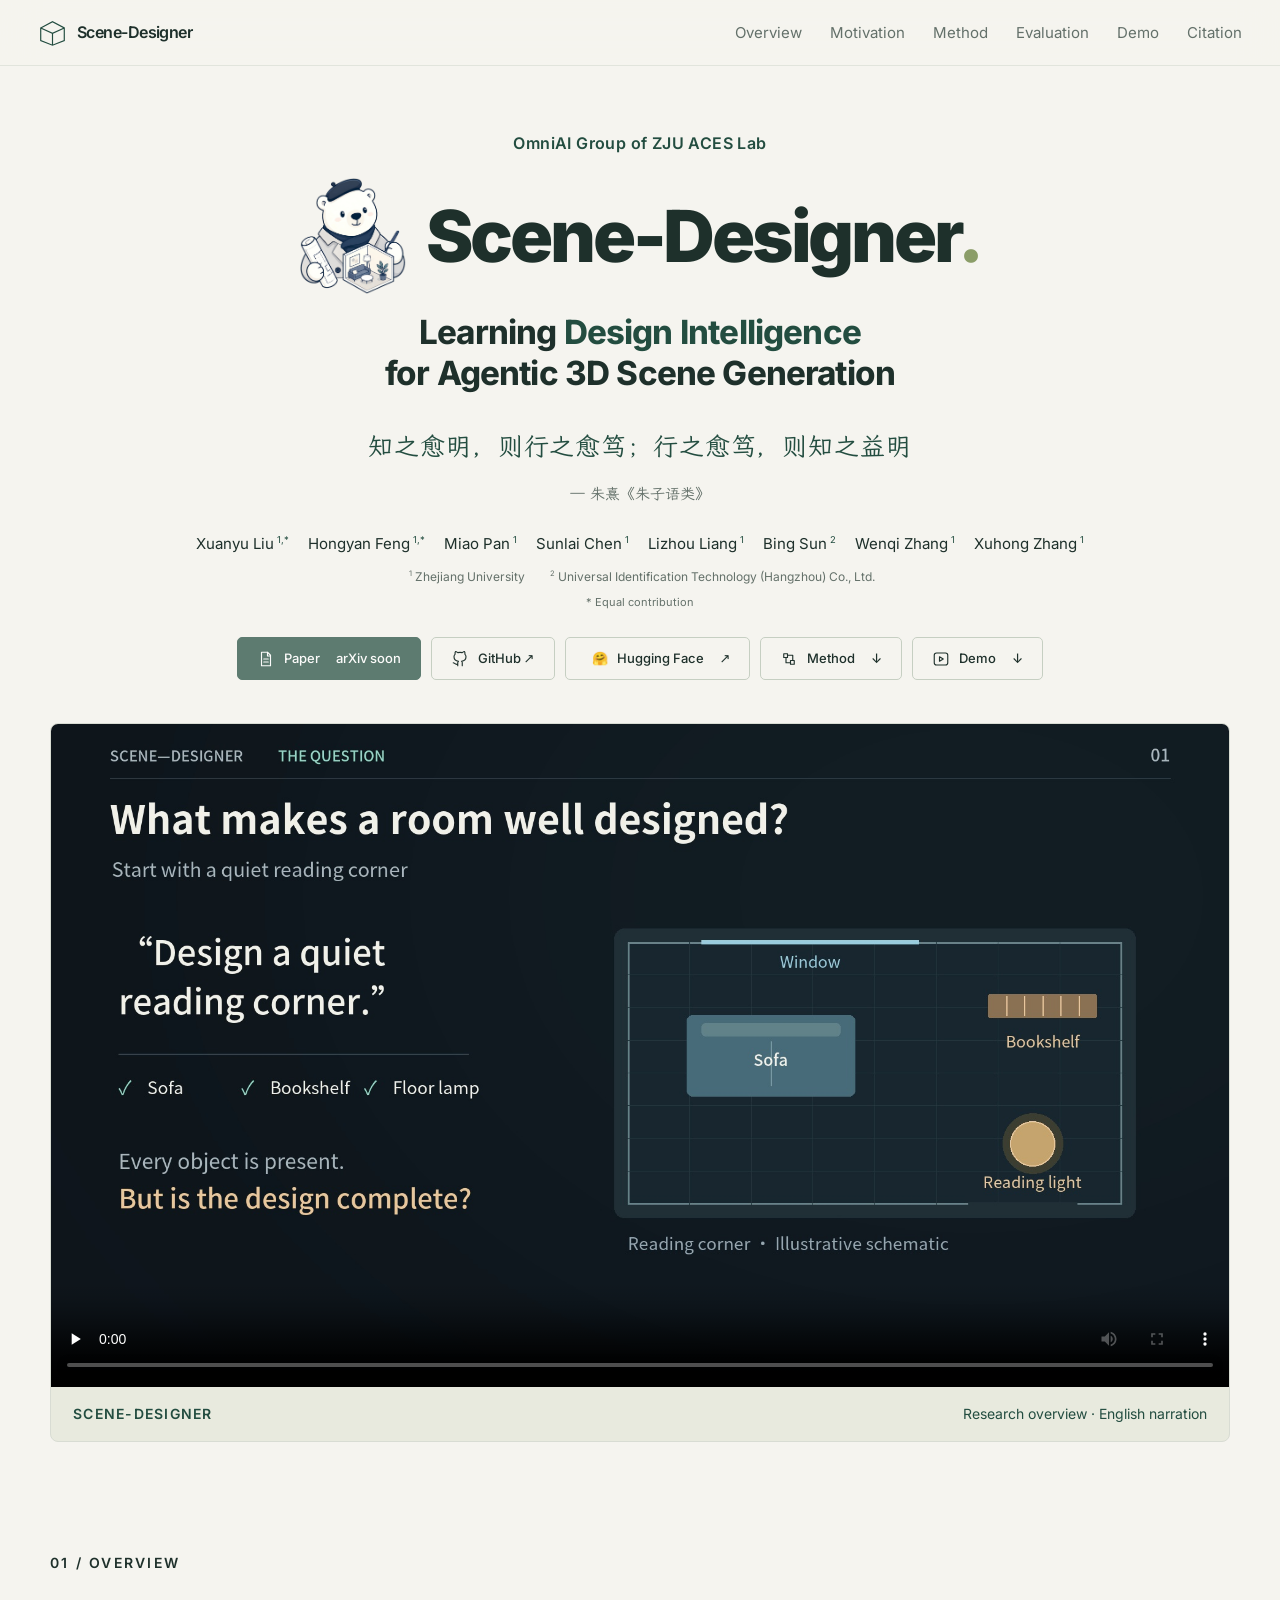
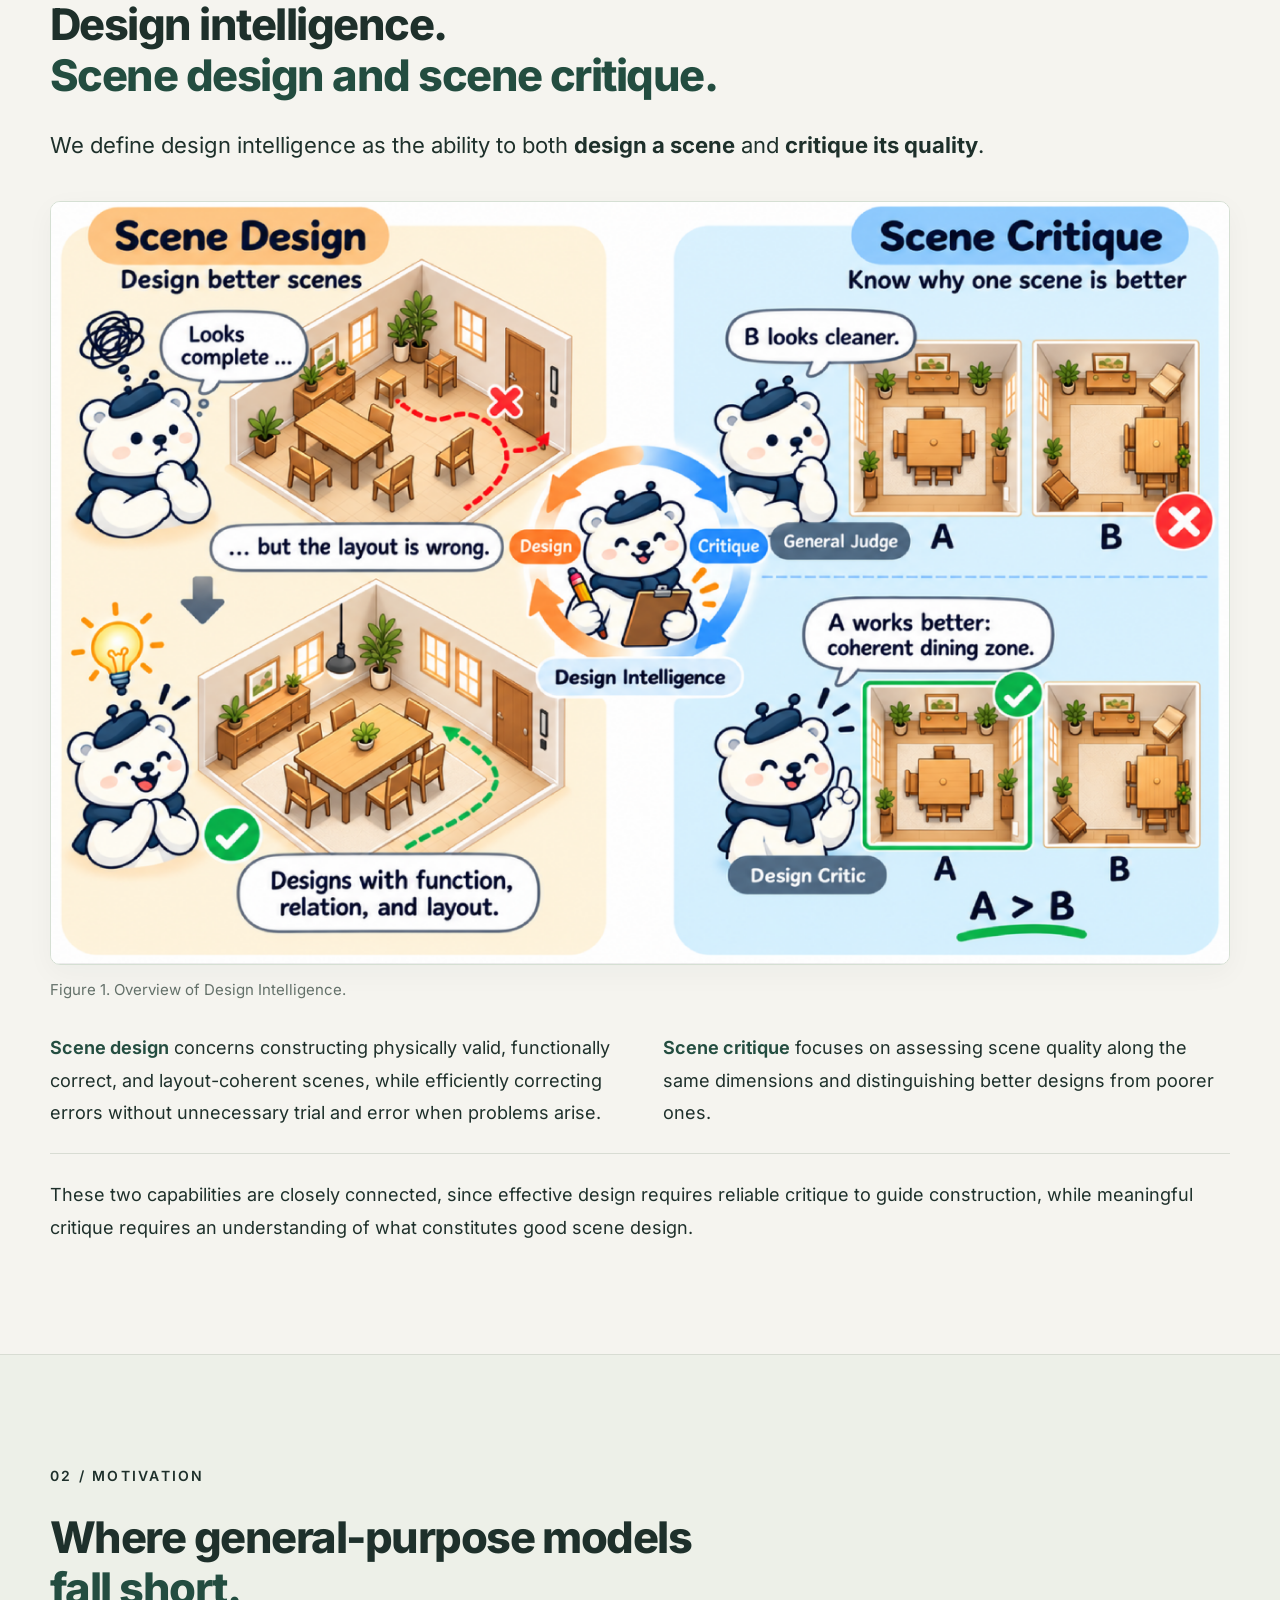
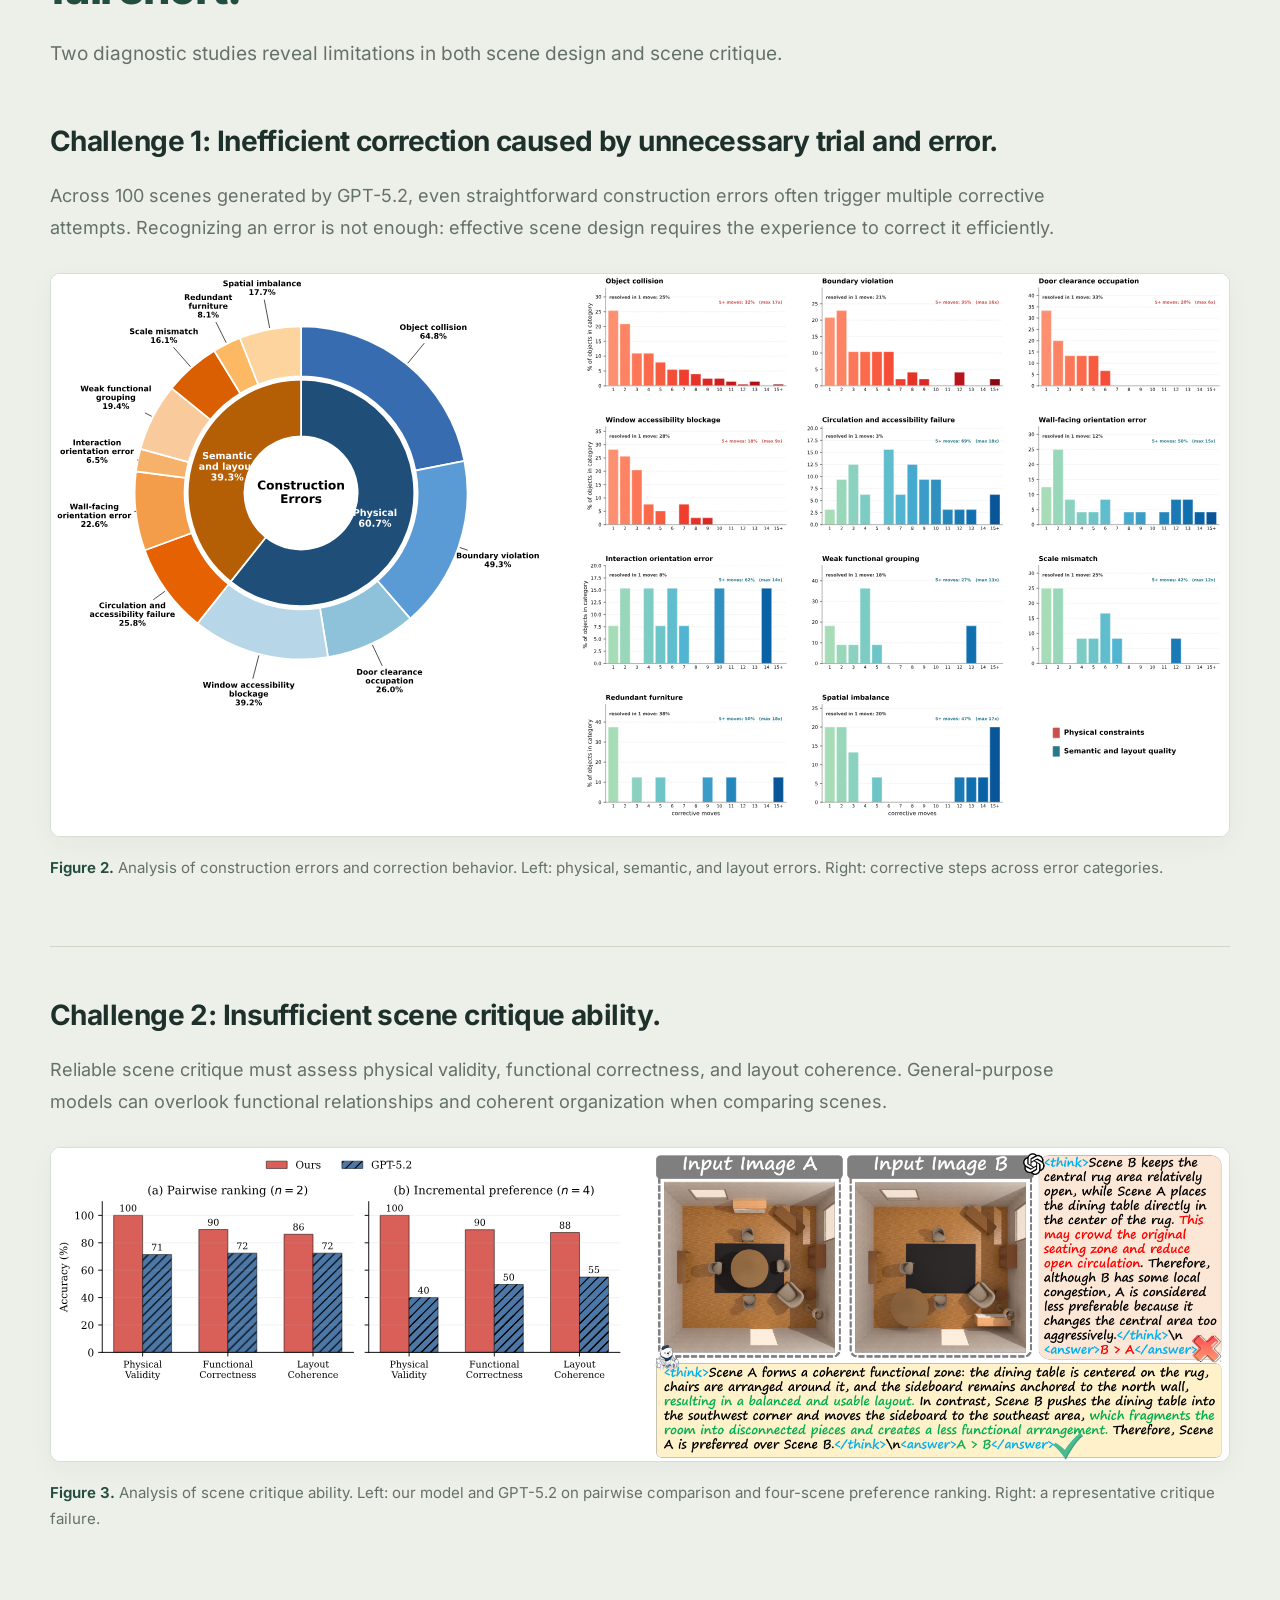
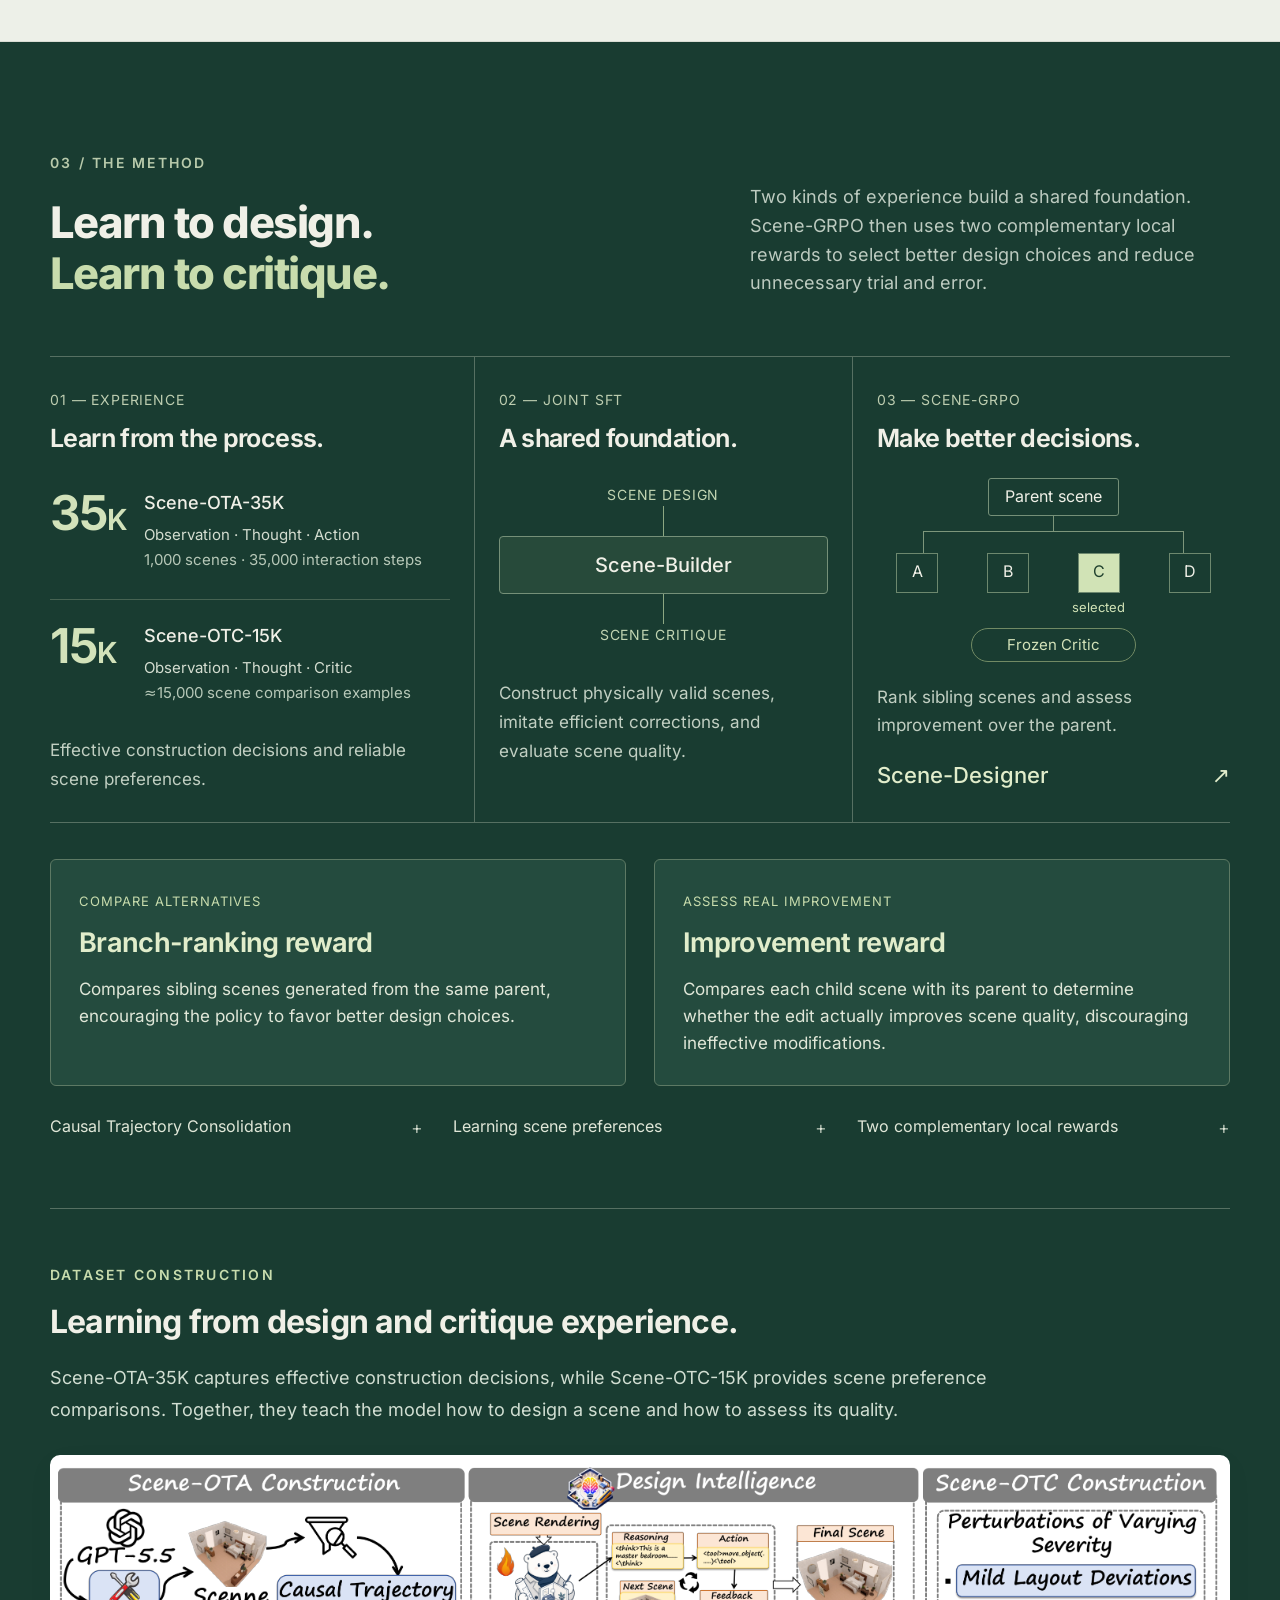
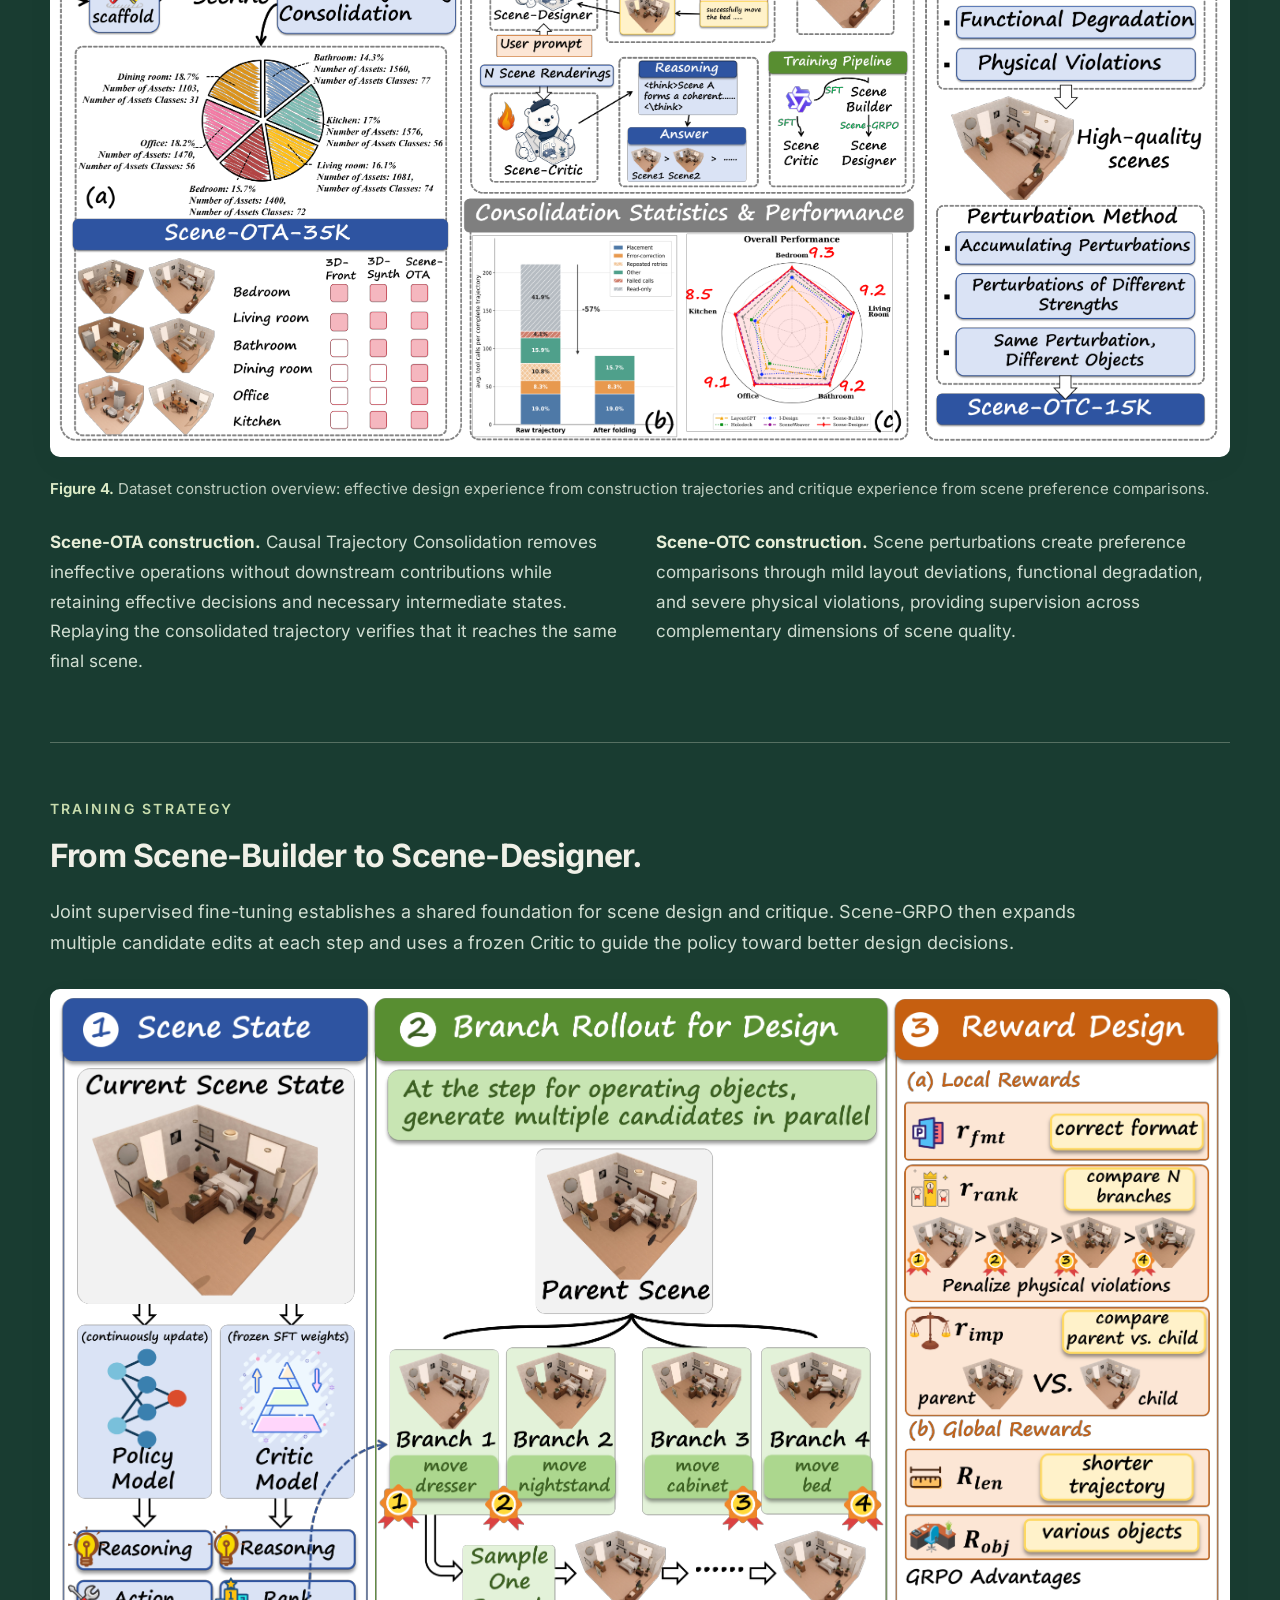
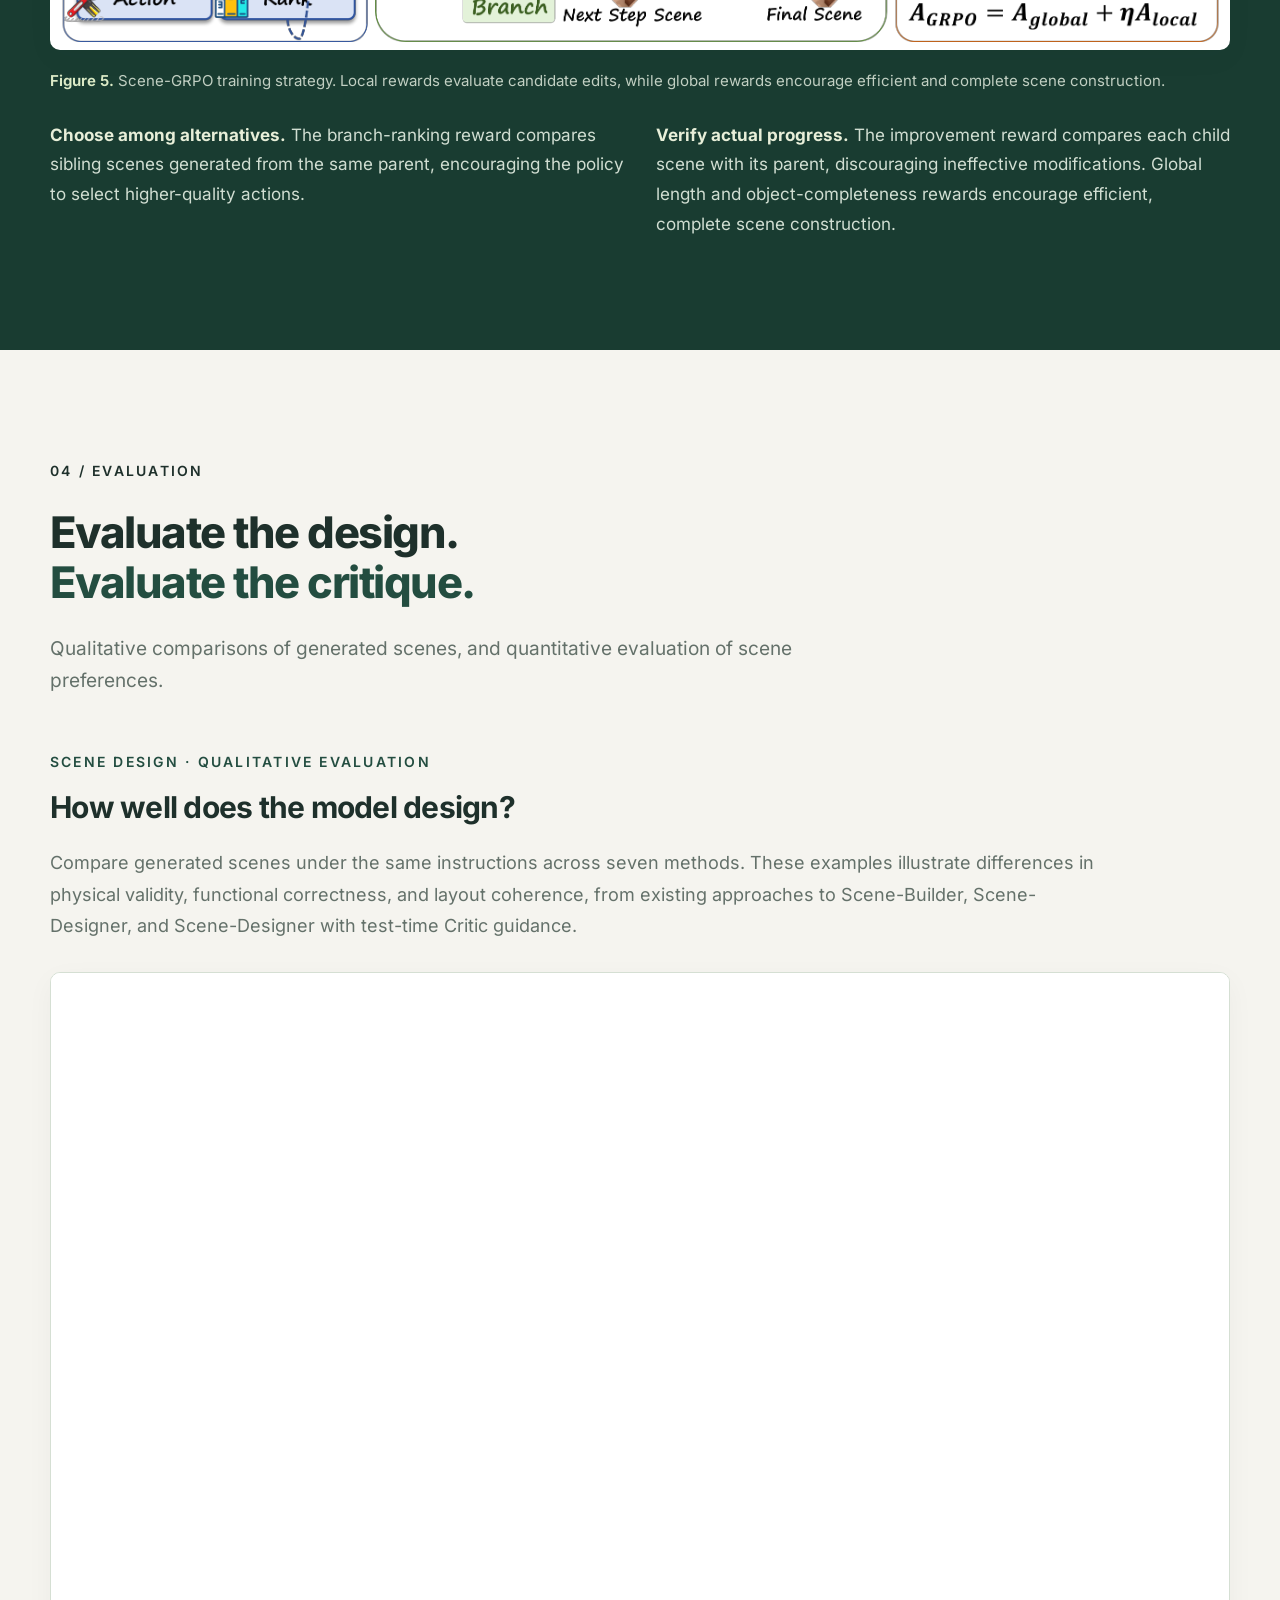
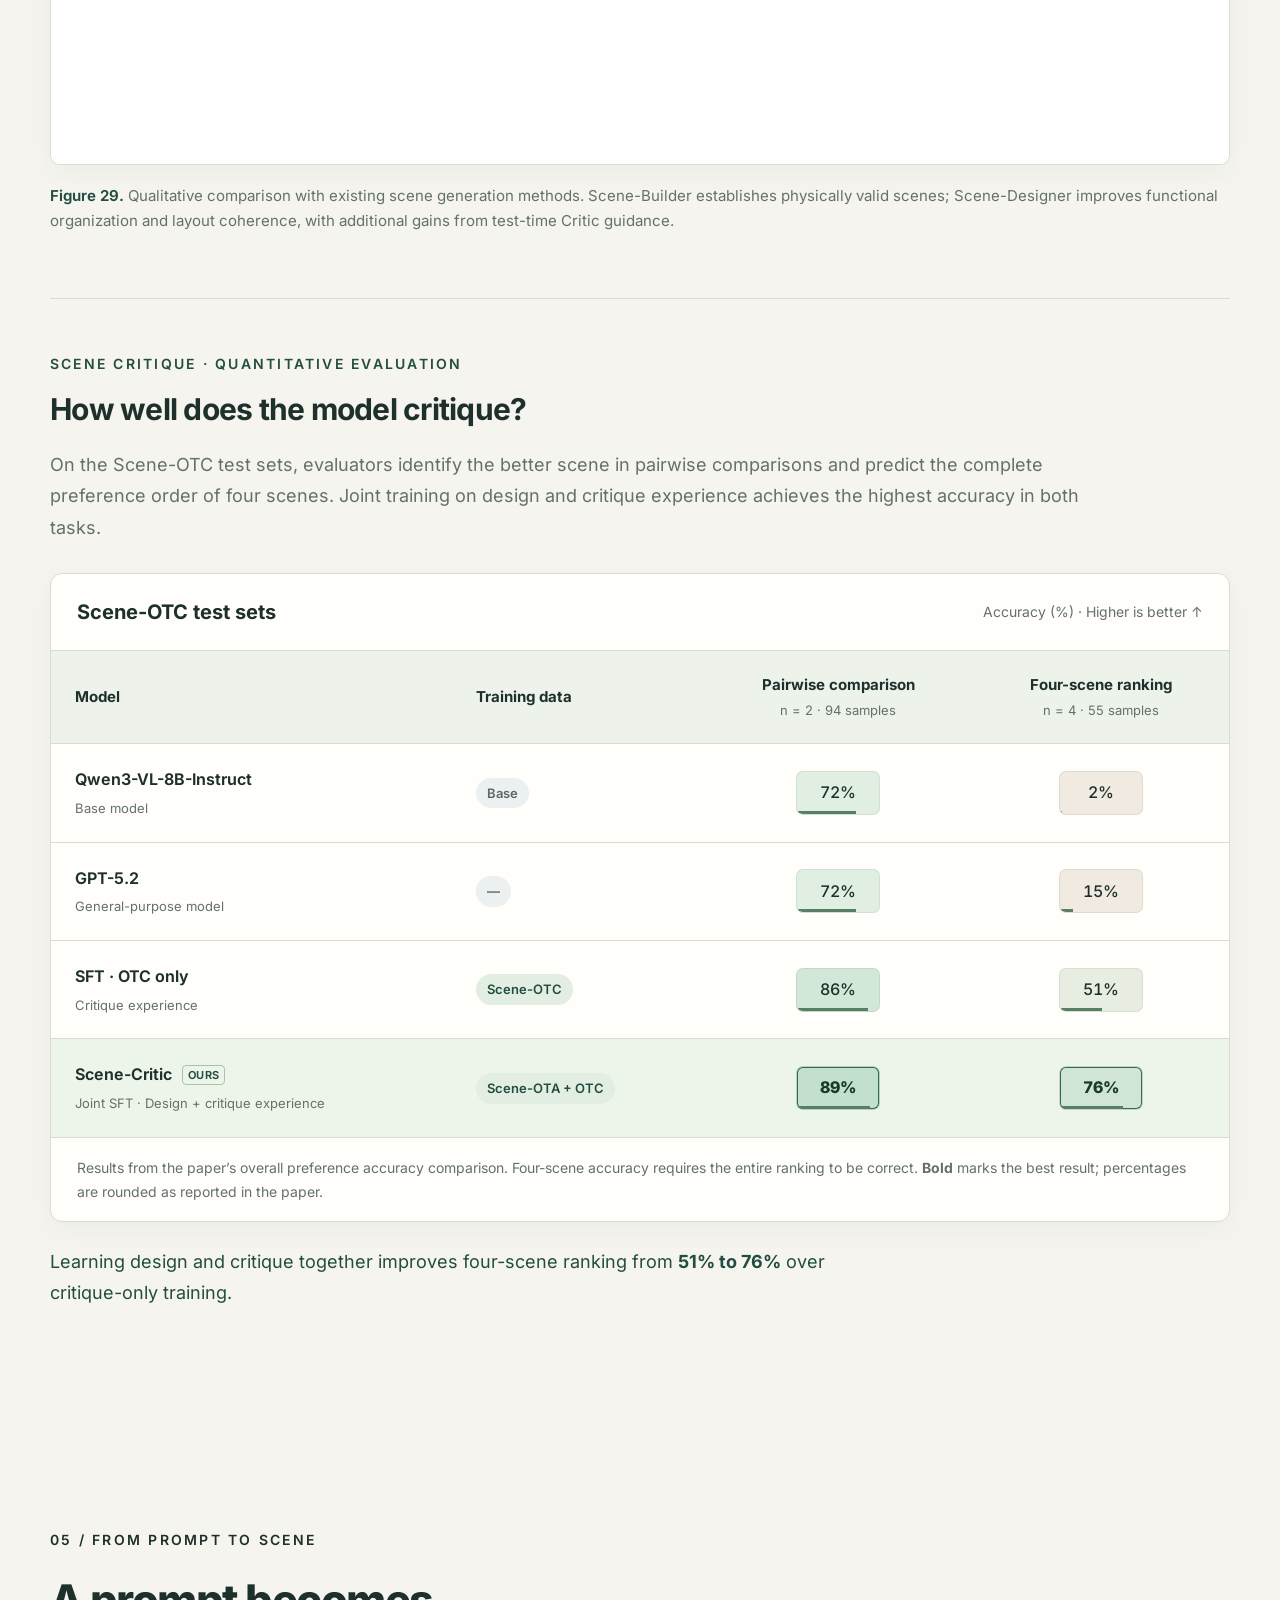
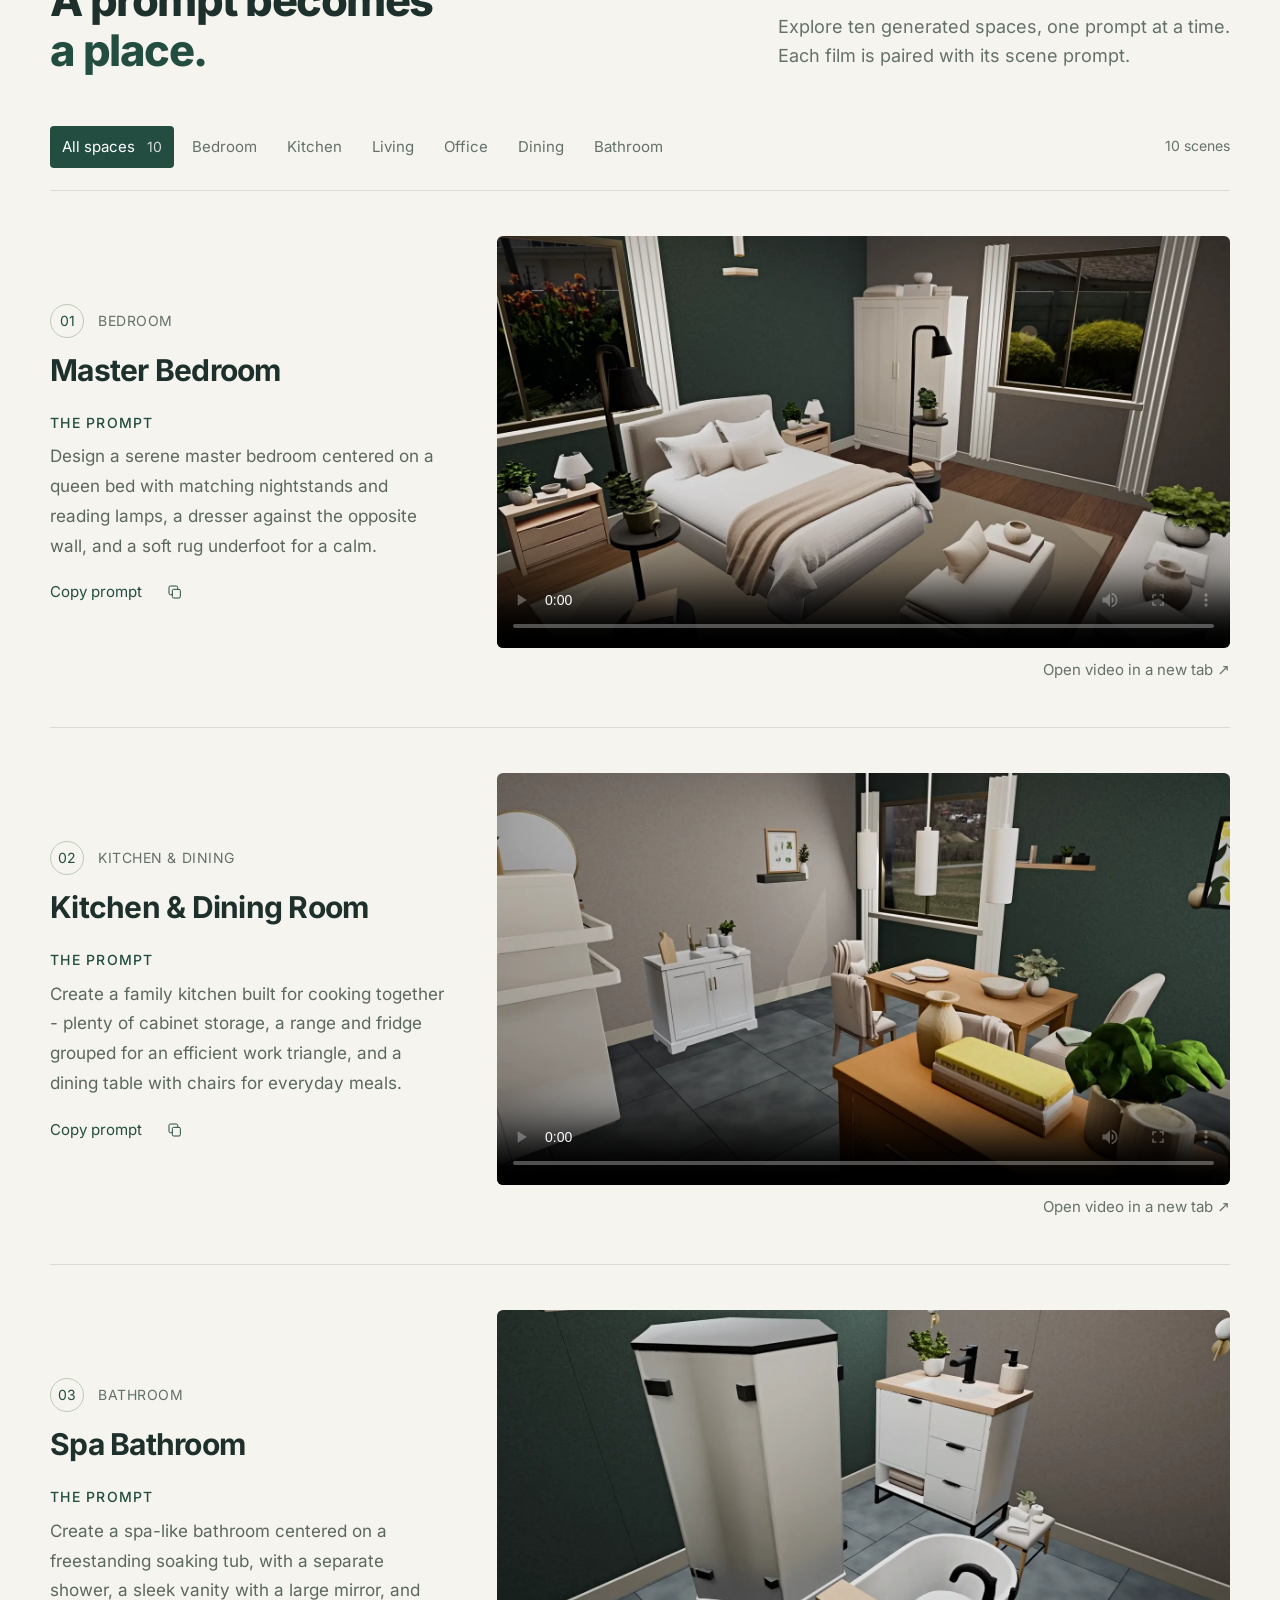
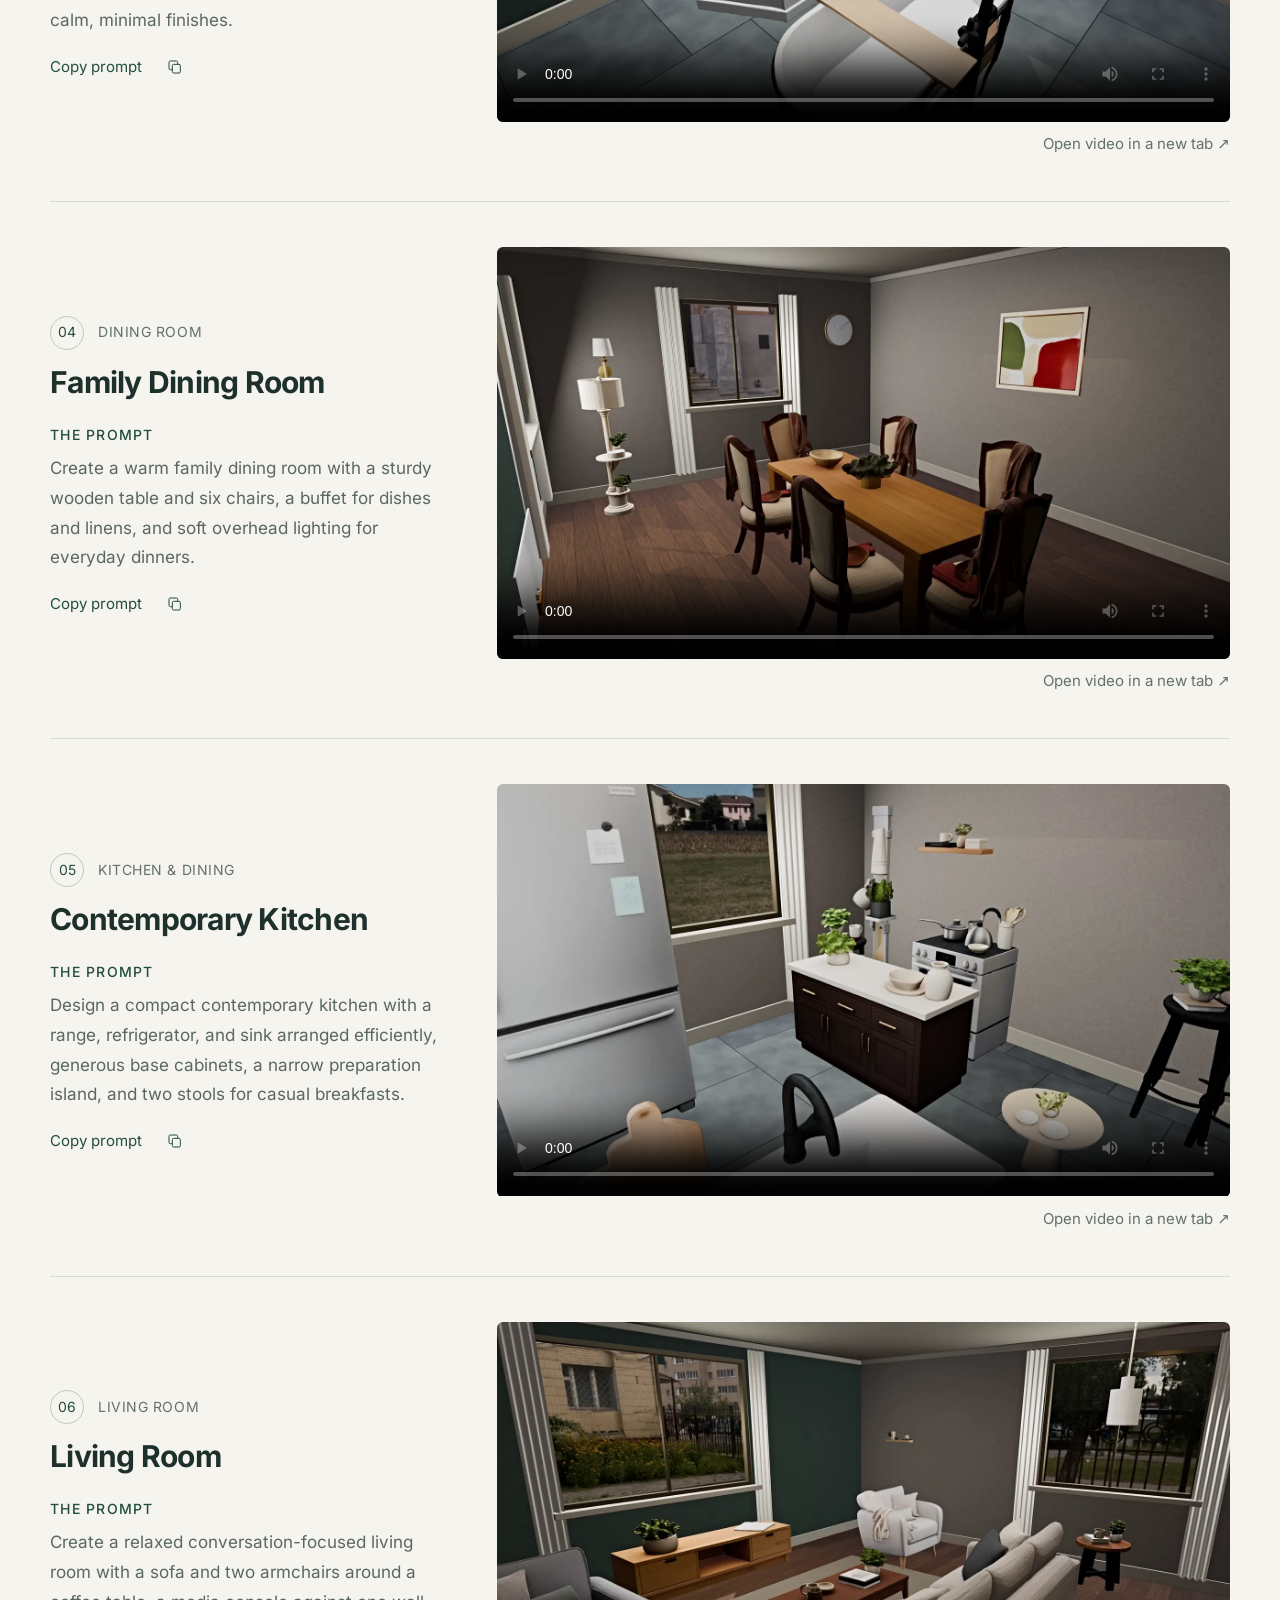
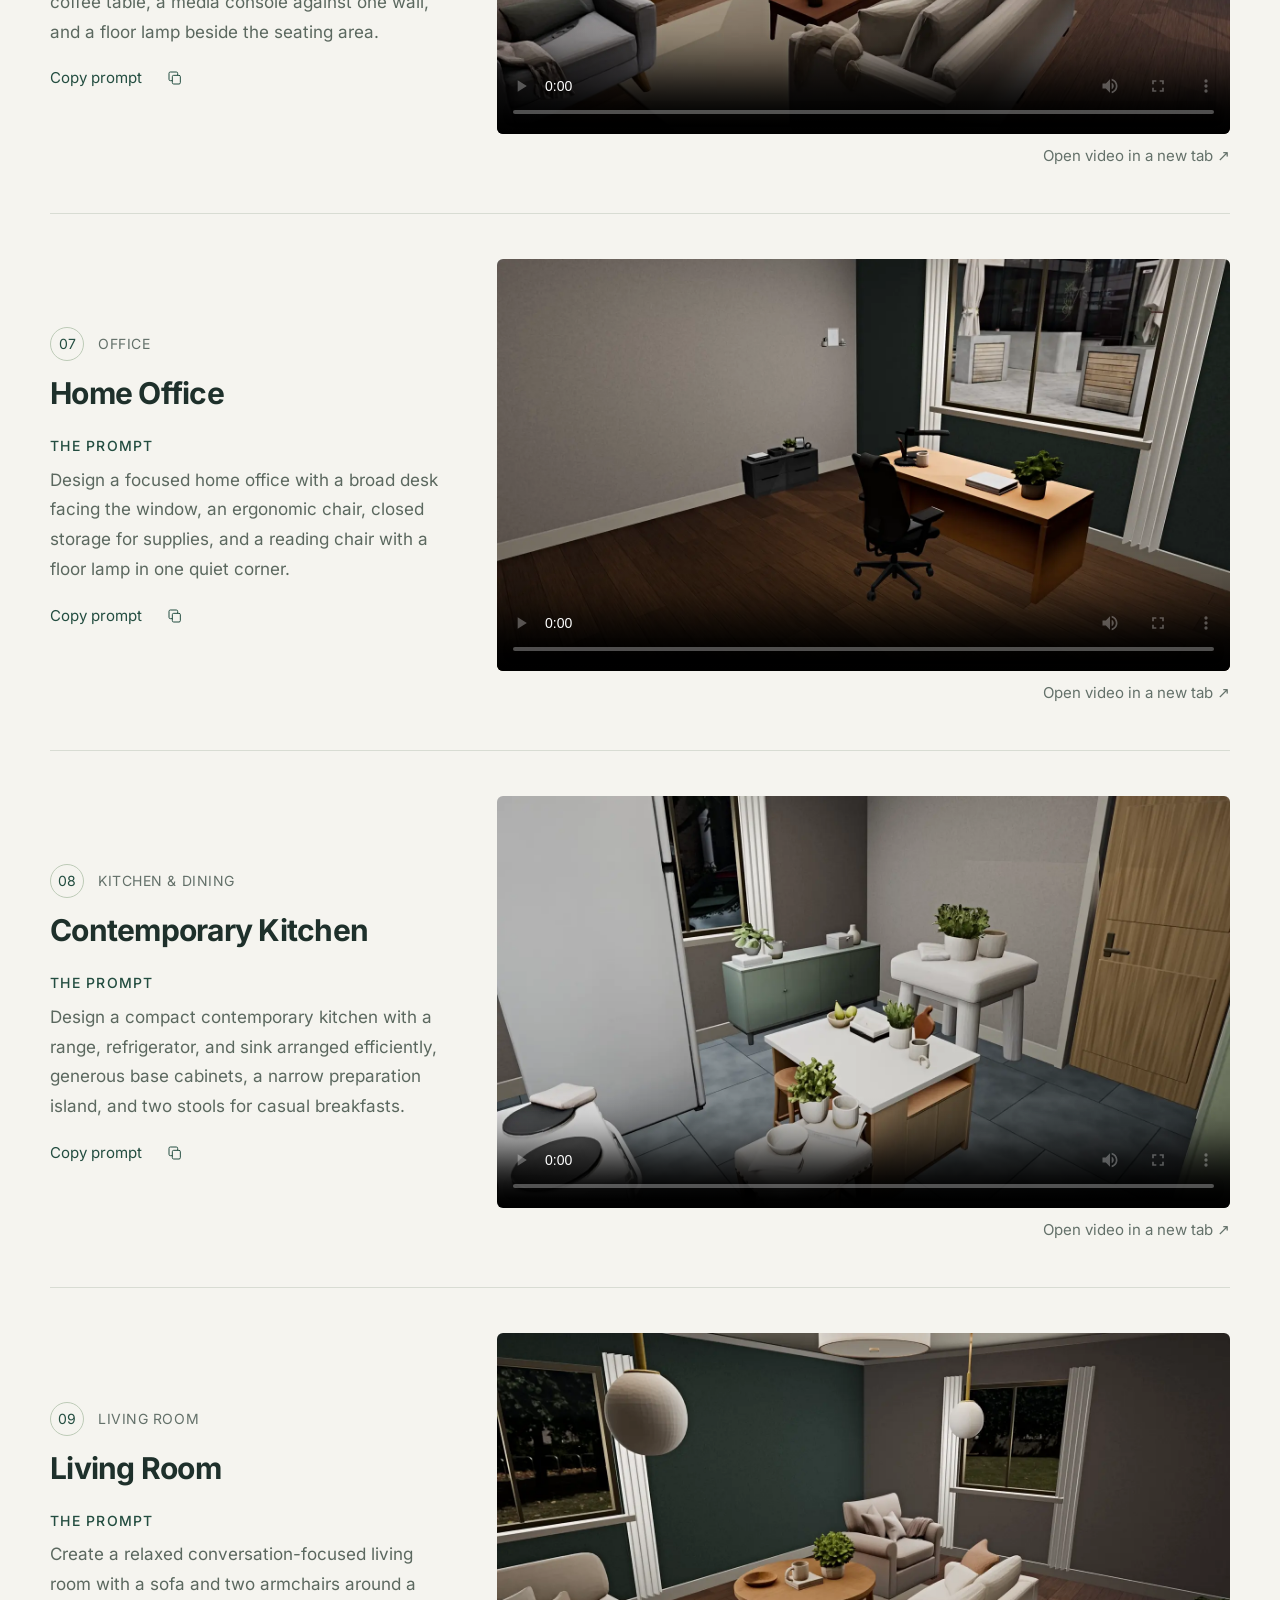
==== commit e2e1c3b0: "Publish Scene-Designer project website" ====
--- a/index.html
+++ b/index.html
@@ -1,11 +1,11 @@
 <!doctype html>
-<html lang="en"><head><meta charset="utf-8"><meta name="viewport" content="width=device-width,initial-scale=1"><meta name="theme-color" content="#f5f4ef"><title>Scene-Designer | Learning Design Intelligence</title><meta name="description" content="Scene-Designer learns to design and critique 3D scenes. Explore the method, ten prompt-to-scene demos, and the paper from Zhejiang University and Universal Identification Technology."><meta property="og:title" content="Scene-Designer: Learning Design Intelligence"><meta property="og:description" content="The ability to design a scene—and critique its quality. An agentic framework for complete, coherent, usable 3D spaces."><link rel="canonical" href="https://11penguins.github.io/Scene-Designer/"><meta property="og:url" content="https://11penguins.github.io/Scene-Designer/"><meta property="og:image" content="https://11penguins.github.io/Scene-Designer/assets/images/bedroom.webp"><meta property="og:type" content="website"><link rel="icon" href="favicon.svg" type="image/svg+xml"><link rel="preload" href="assets/fonts/inter.woff2" as="font" type="font/woff2" crossorigin><link rel="stylesheet" href="styles.css"><script defer src="app.js"></script></head><body>
+<html lang="en"><head><meta charset="utf-8"><meta name="viewport" content="width=device-width,initial-scale=1"><meta name="theme-color" content="#f5f4ef"><title>Scene-Designer | Learning Design Intelligence</title><meta name="description" content="Scene-Designer learns to design and critique 3D scenes. Explore the method, ten prompt-to-scene demos, and the paper from Zhejiang University and Universal Identification Technology."><meta property="og:title" content="Scene-Designer: Learning Design Intelligence"><meta property="og:description" content="The ability to design a scene—and critique its quality. An agentic framework for complete, coherent, usable 3D spaces."><link rel="canonical" href="https://zju-omniai.github.io/Scene-Designer/"><meta property="og:url" content="https://zju-omniai.github.io/Scene-Designer/"><meta property="og:image" content="https://zju-omniai.github.io/Scene-Designer/assets/images/bedroom.webp"><meta property="og:type" content="website"><link rel="icon" href="favicon.svg" type="image/svg+xml"><link rel="preload" href="assets/fonts/inter.woff2" as="font" type="font/woff2" crossorigin><link rel="stylesheet" href="styles.css"><script defer src="app.js"></script></head><body>
 <a class="skip-link" href="#main">Skip to content</a>
 <header class="site-header"><div class="header-inner"><a class="wordmark" href="#top" aria-label="Scene-Designer home"><svg viewBox="0 0 32 32" aria-hidden="true"><path d="m3 11 13-7 13 7v14l-13 5-13-5zM3 11l13 6 13-6M16 17v13"/></svg><span>Scene-Designer</span></a><nav aria-label="Main navigation"><a href="#overview">Overview</a><a href="#motivation">Motivation</a><a href="#method">Method</a><a href="#evaluation">Evaluation</a><a href="#demo">Demo</a><a href="#citation">Citation</a></nav></div></header>
 <main id="main"><section class="hero wrap" id="top"><p class="eyebrow hero-kicker">OmniAI Group of ZJU ACES Lab</p><h1><span class="hero-brand"><img class="hero-title-logo" src="assets/images/title.png" alt="Scene-Designer bear logo" width="1500" height="1650" fetchpriority="high"><span class="hero-name">Scene-Designer<span class="title-dot">.</span></span></span><span class="paper-title">Learning <em>Design Intelligence</em><br>for Agentic 3D Scene Generation</span></h1>
 <figure class="opening-quote" lang="zh-CN"><blockquote>知之愈明，则行之愈笃；行之愈笃，则知之益明</blockquote><figcaption>— 朱熹《朱子语类》</figcaption></figure>
 <div class="authors"><span>Xuanyu Liu<sup>1,*</sup></span><span>Hongyan Feng<sup>1,*</sup></span><span>Miao Pan<sup>1</sup></span><span>Sunlai Chen<sup>1</sup></span><span>Lizhou Liang<sup>1</sup></span><span>Bing Sun<sup>2</sup></span><span>Wenqi Zhang<sup>1</sup></span><span>Xuhong Zhang<sup>1</sup></span></div><div class="affiliations"><span><sup>1</sup> Zhejiang University</span><span><sup>2</sup> Universal Identification Technology (Hangzhou) Co., Ltd.</span></div><p class="equal-contribution">* Equal contribution</p>
-<div class="resources"><button class="resource primary paper-pending" disabled aria-label="Paper: arXiv link coming soon"><svg viewBox="0 0 24 24" fill="none" stroke="currentColor" stroke-width="1.5" stroke-linecap="round" stroke-linejoin="round" aria-hidden="true"><path d="M6 3h8l4 4v14H6z"/><path d="M14 3v5h4M9 12h6M9 16h6"/></svg>Paper <span>arXiv soon</span></button><a class="resource" href="https://github.com/11penguins/Scene-Designer" target="_blank" rel="noopener"><svg viewBox="0 0 24 24" fill="none" stroke="currentColor" stroke-width="1.5" stroke-linecap="round" stroke-linejoin="round" aria-hidden="true"><path d="M9 19c-4 1-4-2-6-2m12 4v-4c0-1-.3-2-1-2 3-.3 6-1.5 6-6a5 5 0 0 0-1.5-3.5A4.6 4.6 0 0 0 18 2s-1 0-3 1.5a12 12 0 0 0-6 0C7 2 6 2 6 2a4.6 4.6 0 0 0-.5 3.5A5 5 0 0 0 4 9c0 4.5 3 5.7 6 6-.7.5-1 1-1 2v4"/></svg>GitHub ↗</a><a class="resource hf-resource" href="https://huggingface.co/XuanyuLiu" target="_blank" rel="noopener" aria-label="Xuanyu Liu on Hugging Face"><span aria-hidden="true">🤗</span>Hugging Face <span aria-hidden="true">↗</span></a><a class="resource" href="#method"><svg viewBox="0 0 24 24" fill="none" stroke="currentColor" stroke-width="1.5" stroke-linecap="round" stroke-linejoin="round" aria-hidden="true"><path d="M5 5h5v5H5zM14 14h5v5h-5zM8 10v7h6M10 7h7v7"/></svg>Method <span aria-hidden="true">↓</span></a><a class="resource" href="#demo"><svg viewBox="0 0 24 24" fill="none" stroke="currentColor" stroke-width="1.5" stroke-linecap="round" stroke-linejoin="round" aria-hidden="true"><rect x="3" y="4" width="18" height="16" rx="3"/><path d="m10 9 5 3-5 3z"/></svg>Demo <span aria-hidden="true">↓</span></a></div><p class="sr-only" id="github-status">Repository link coming soon.</p>
+<div class="resources"><button class="resource primary paper-pending" disabled aria-label="Paper: arXiv link coming soon"><svg viewBox="0 0 24 24" fill="none" stroke="currentColor" stroke-width="1.5" stroke-linecap="round" stroke-linejoin="round" aria-hidden="true"><path d="M6 3h8l4 4v14H6z"/><path d="M14 3v5h4M9 12h6M9 16h6"/></svg>Paper <span>arXiv soon</span></button><a class="resource" href="https://github.com/ZJU-OmniAI/Scene-Designer" target="_blank" rel="noopener"><svg viewBox="0 0 24 24" fill="none" stroke="currentColor" stroke-width="1.5" stroke-linecap="round" stroke-linejoin="round" aria-hidden="true"><path d="M9 19c-4 1-4-2-6-2m12 4v-4c0-1-.3-2-1-2 3-.3 6-1.5 6-6a5 5 0 0 0-1.5-3.5A4.6 4.6 0 0 0 18 2s-1 0-3 1.5a12 12 0 0 0-6 0C7 2 6 2 6 2a4.6 4.6 0 0 0-.5 3.5A5 5 0 0 0 4 9c0 4.5 3 5.7 6 6-.7.5-1 1-1 2v4"/></svg>GitHub ↗</a><a class="resource hf-resource" href="https://huggingface.co/XuanyuLiu" target="_blank" rel="noopener" aria-label="Xuanyu Liu on Hugging Face"><span aria-hidden="true">🤗</span>Hugging Face <span aria-hidden="true">↗</span></a><a class="resource" href="#method"><svg viewBox="0 0 24 24" fill="none" stroke="currentColor" stroke-width="1.5" stroke-linecap="round" stroke-linejoin="round" aria-hidden="true"><path d="M5 5h5v5H5zM14 14h5v5h-5zM8 10v7h6M10 7h7v7"/></svg>Method <span aria-hidden="true">↓</span></a><a class="resource" href="#demo"><svg viewBox="0 0 24 24" fill="none" stroke="currentColor" stroke-width="1.5" stroke-linecap="round" stroke-linejoin="round" aria-hidden="true"><rect x="3" y="4" width="18" height="16" rx="3"/><path d="m10 9 5 3-5 3z"/></svg>Demo <span aria-hidden="true">↓</span></a></div><p class="sr-only" id="github-status">Repository link coming soon.</p>
 <div class="overview-film"><video id="overview-video" controls playsinline preload="none" poster="assets/images/overview-poster.jpg" aria-label="Scene-Designer: English research overview" width="1920" height="1080"><source src="assets/videos/scene-designer-overview-en.mp4" type="video/mp4"><track kind="subtitles" src="assets/overview-en.vtt" srclang="en" label="English"></video><div class="overview-caption"><span>SCENE-DESIGNER</span><span>Research overview · English narration</span></div></div></section>
 <section id="overview" class="motivation wrap section" aria-labelledby="idea-title"><div class="section-intro"><p class="eyebrow">01 / OVERVIEW</p><h2 id="idea-title">Design intelligence.<br><em>Scene design and scene critique.</em></h2><p class="motivation-lead">We define design intelligence as the ability to both <strong>design a scene</strong> and <strong>critique its quality</strong>.</p></div><figure class="motivation-figure"><a class="figure-zoom" data-figure-title="Figure 1" href="assets/images/design-intelligence-figure1.png" target="_blank" rel="noopener" aria-label="Open Figure 1 at full resolution"><img src="assets/images/design-intelligence-figure1.png" alt="Figure 1: Overview of Design Intelligence, comprising scene design and scene critique." width="2600" height="1682" loading="lazy"></a><figcaption>Figure 1. Overview of Design Intelligence.</figcaption></figure><div class="motivation-copy"><p><strong>Scene design</strong> concerns constructing physically valid, functionally correct, and layout-coherent scenes, while efficiently correcting errors without unnecessary trial and error when problems arise.</p><p><strong>Scene critique</strong> focuses on assessing scene quality along the same dimensions and distinguishing better designs from poorer ones.</p><p class="motivation-connection">These two capabilities are closely connected, since effective design requires reliable critique to guide construction, while meaningful critique requires an understanding of what constitutes good scene design.</p></div></section>
 <section id="motivation" class="challenges-section section" aria-labelledby="motivation-title"><div class="wrap"><div class="section-intro"><p class="eyebrow">02 / MOTIVATION</p><h2 id="motivation-title">Where general-purpose models<br><em>fall short.</em></h2><p class="section-lead">Two diagnostic studies reveal limitations in both scene design and scene critique.</p></div>
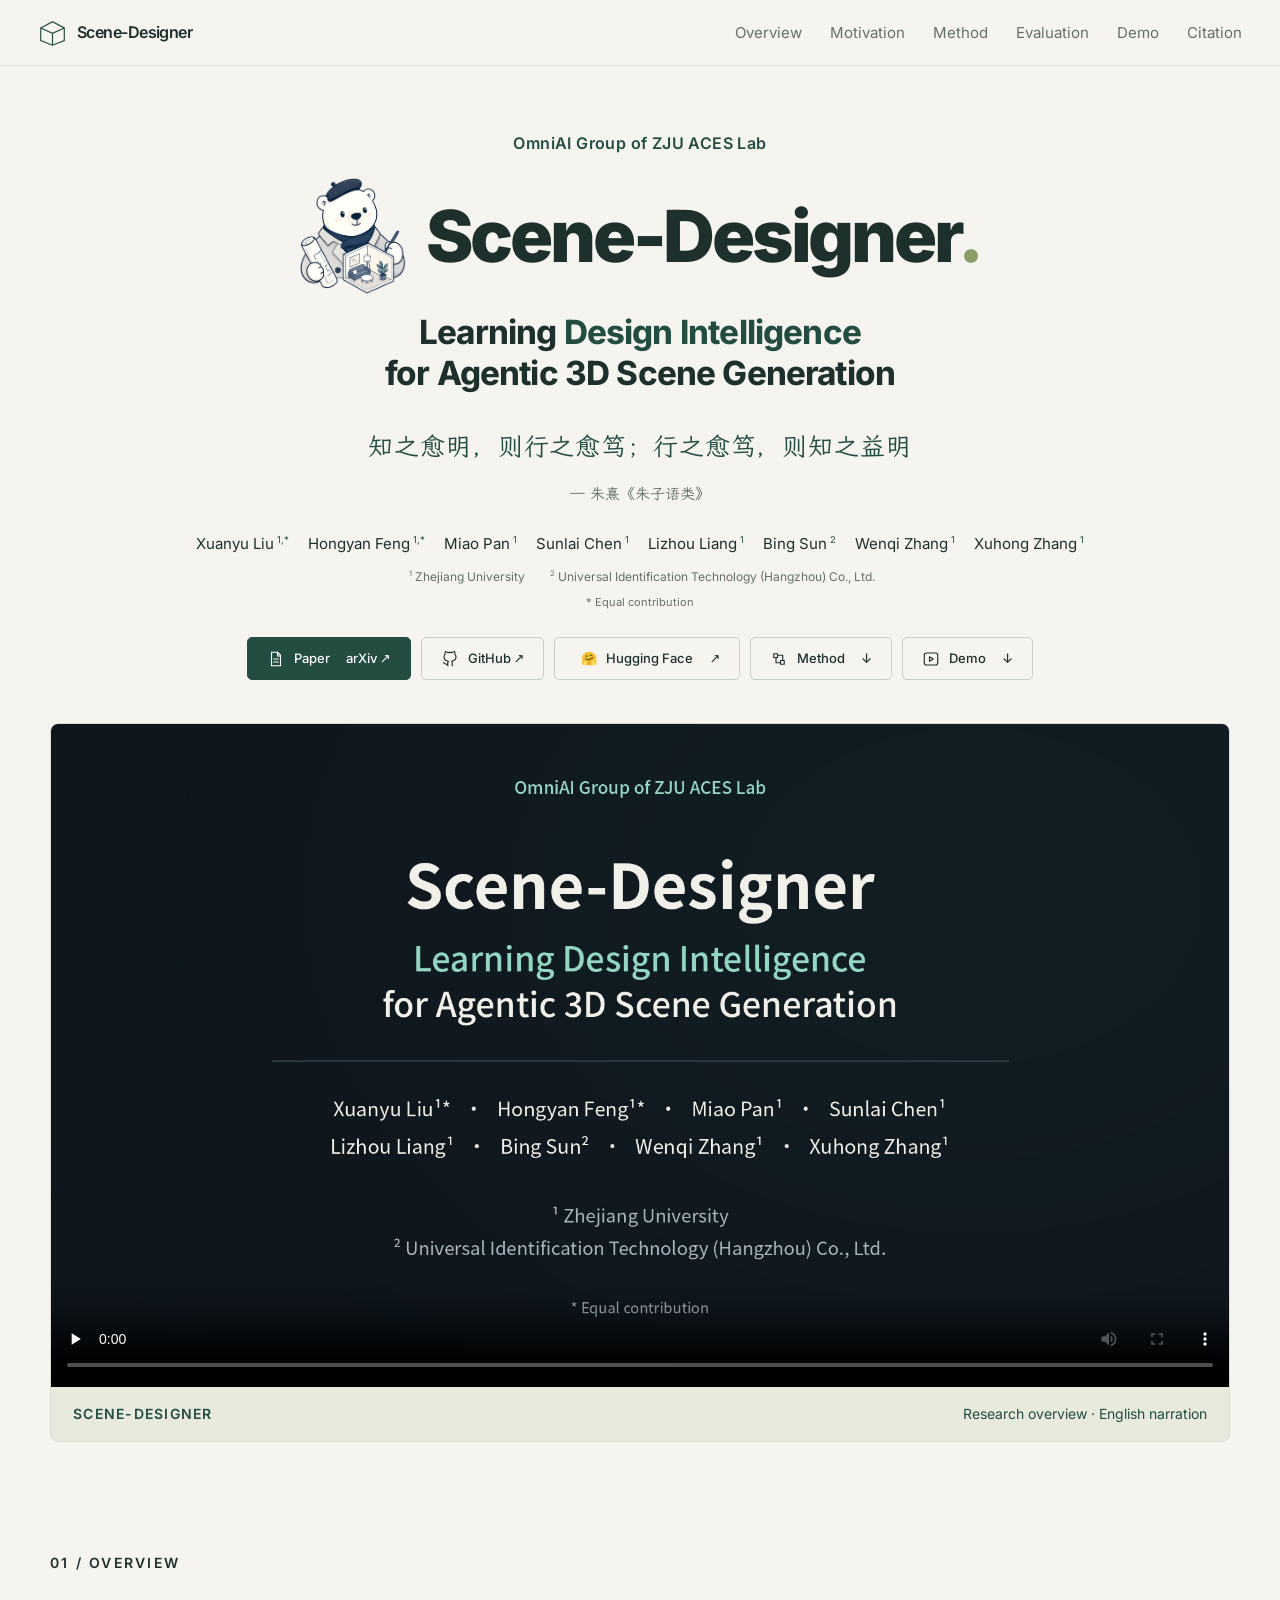
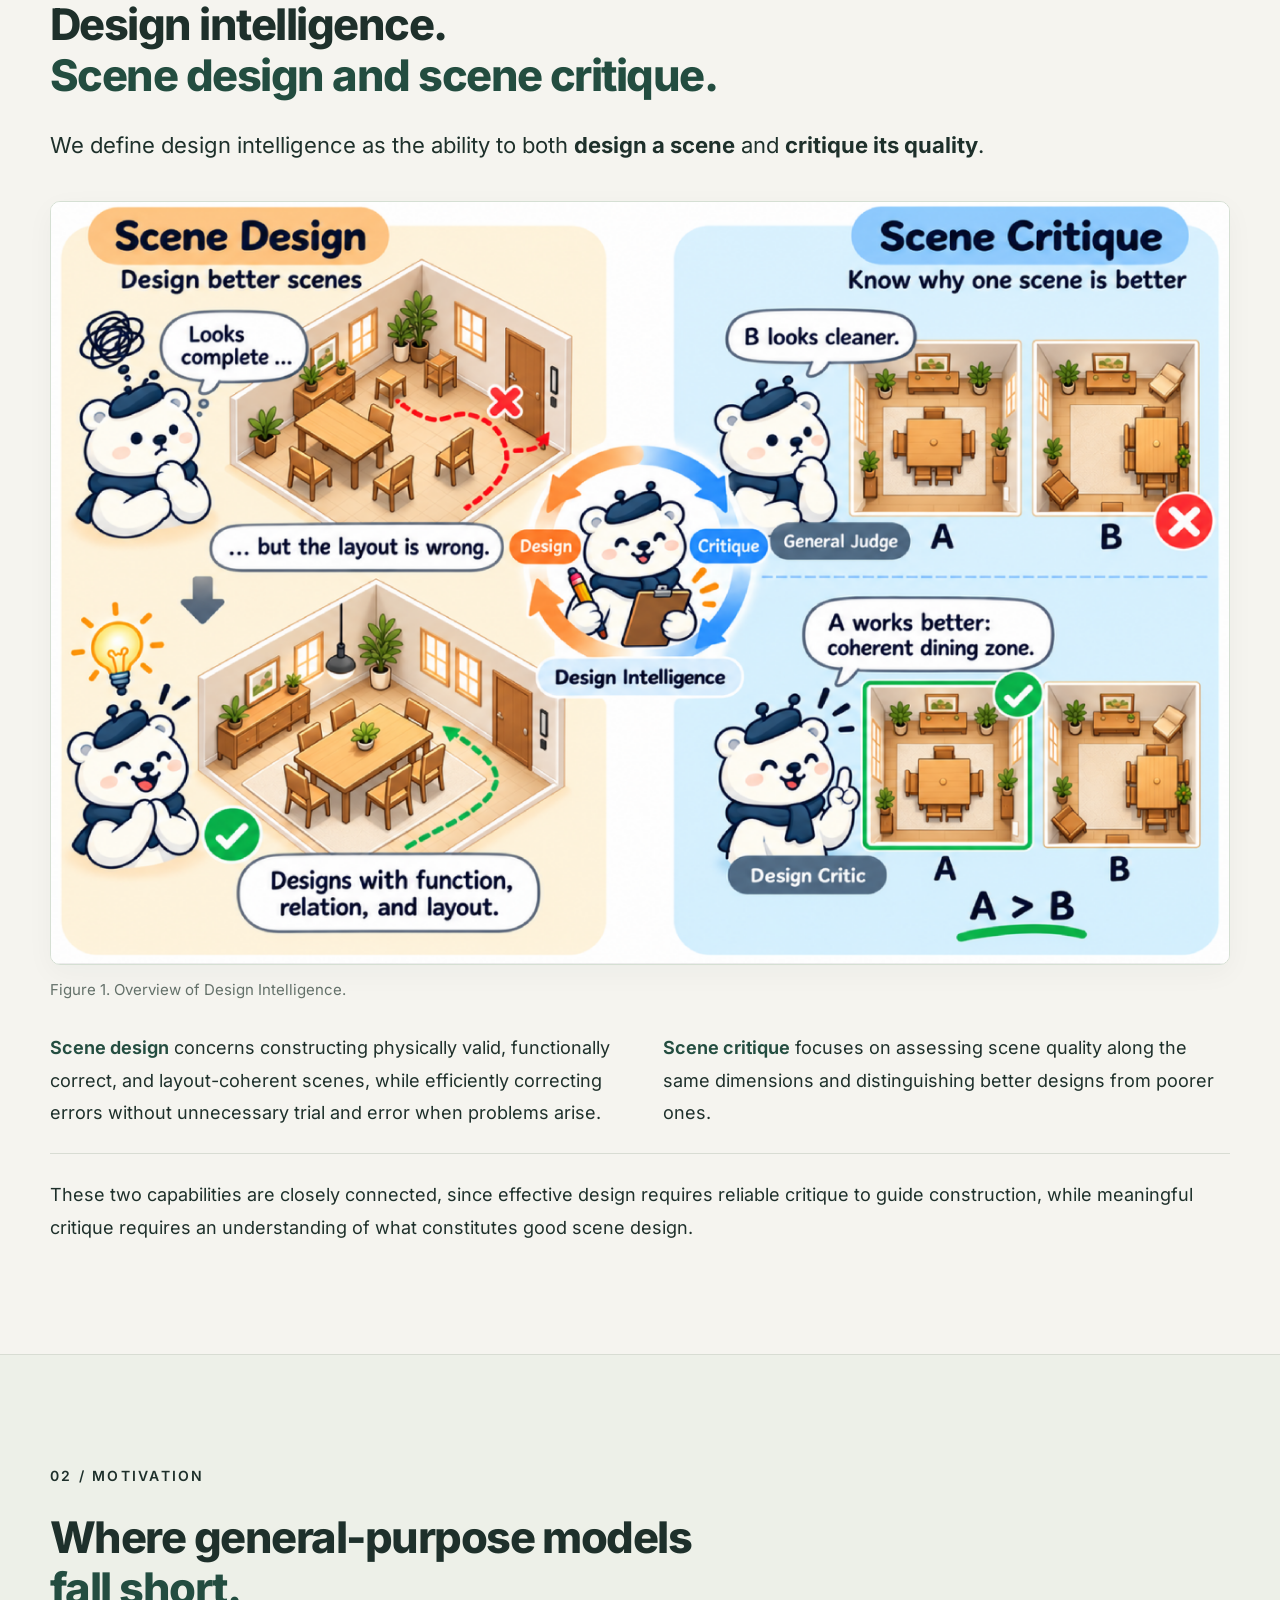
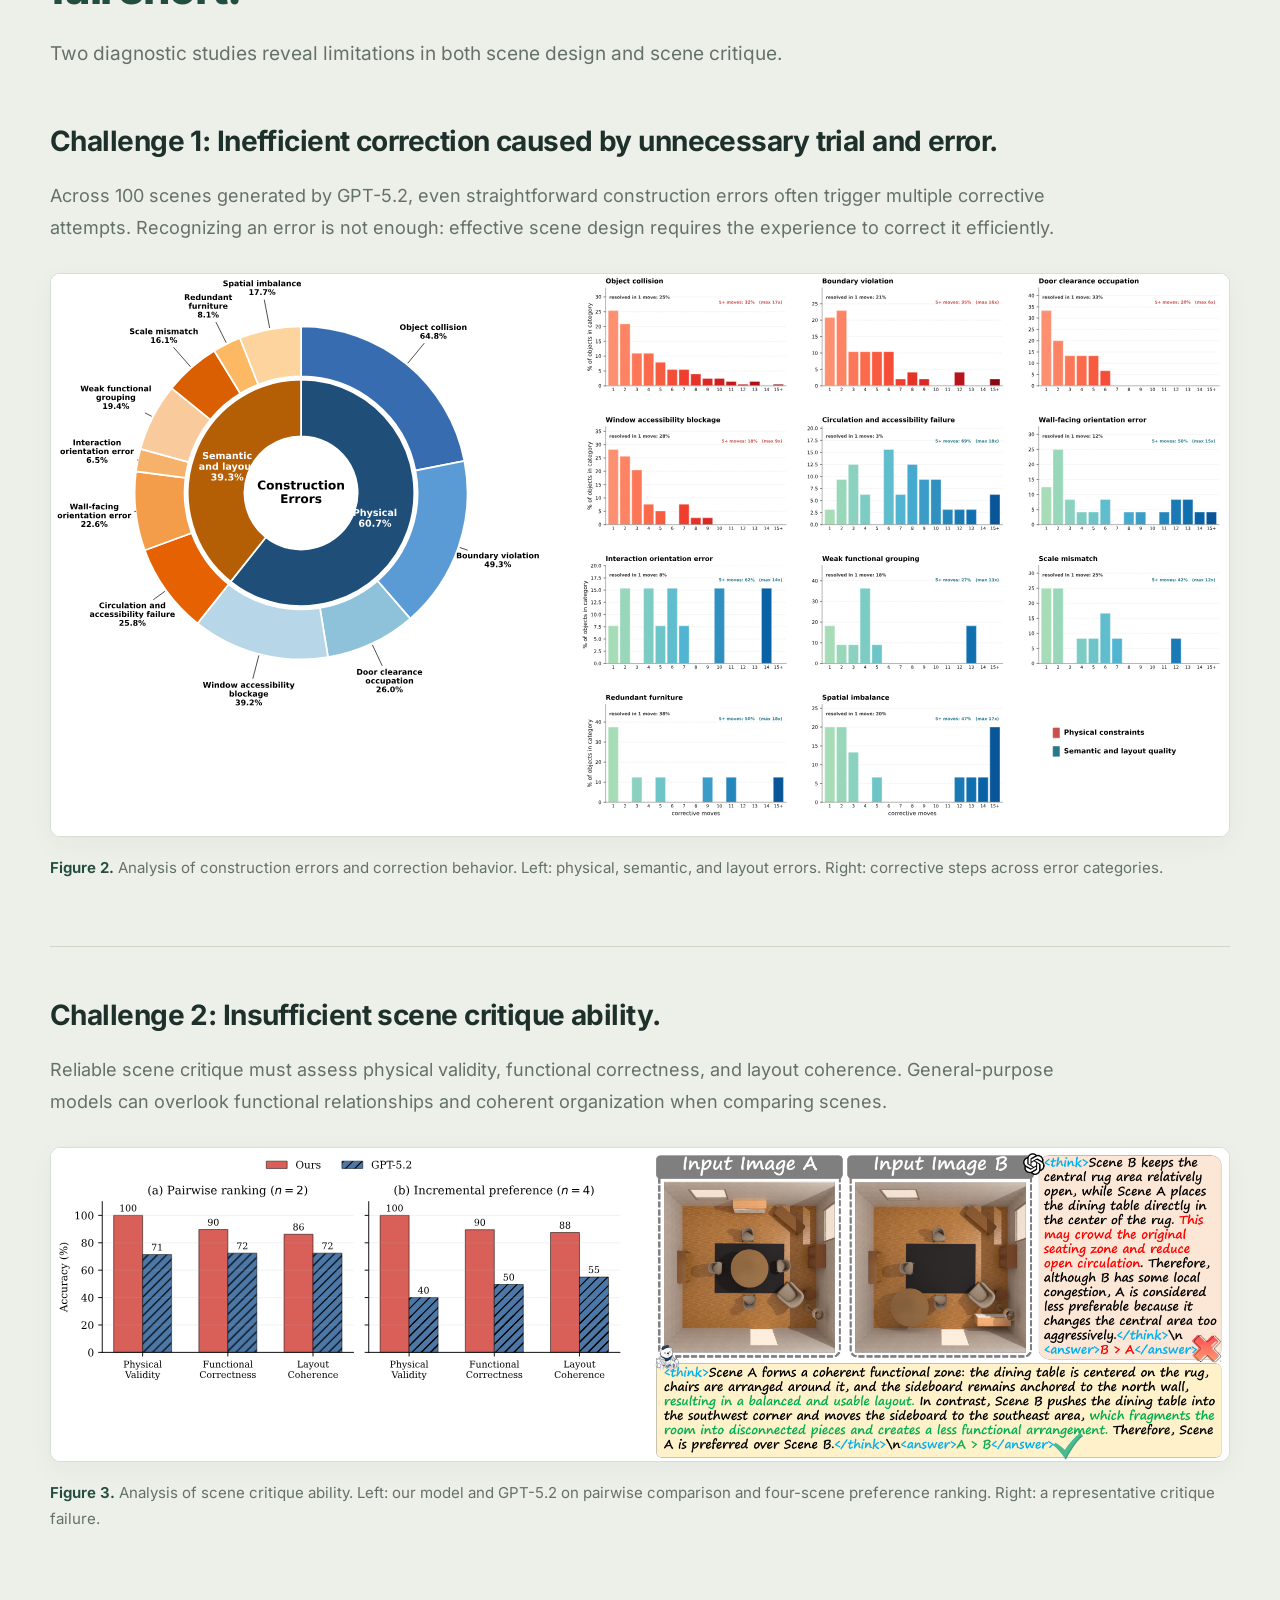
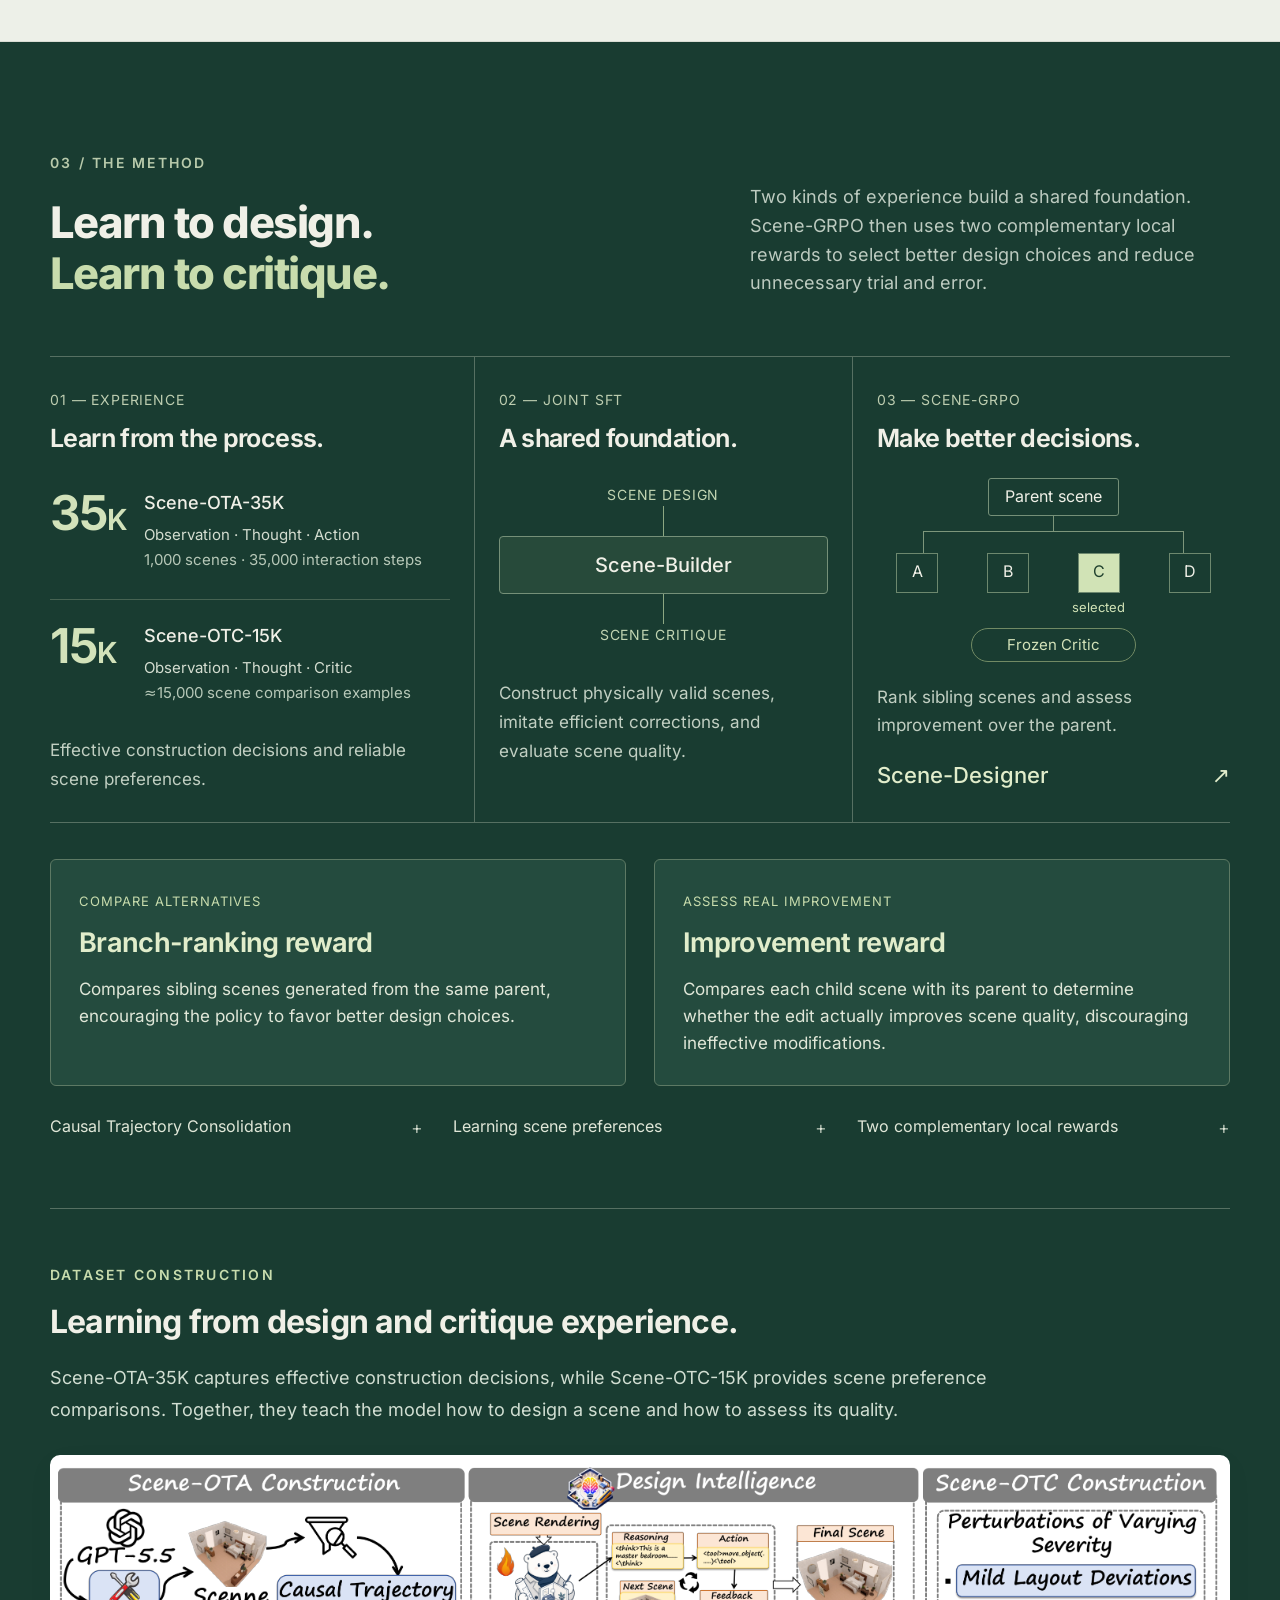
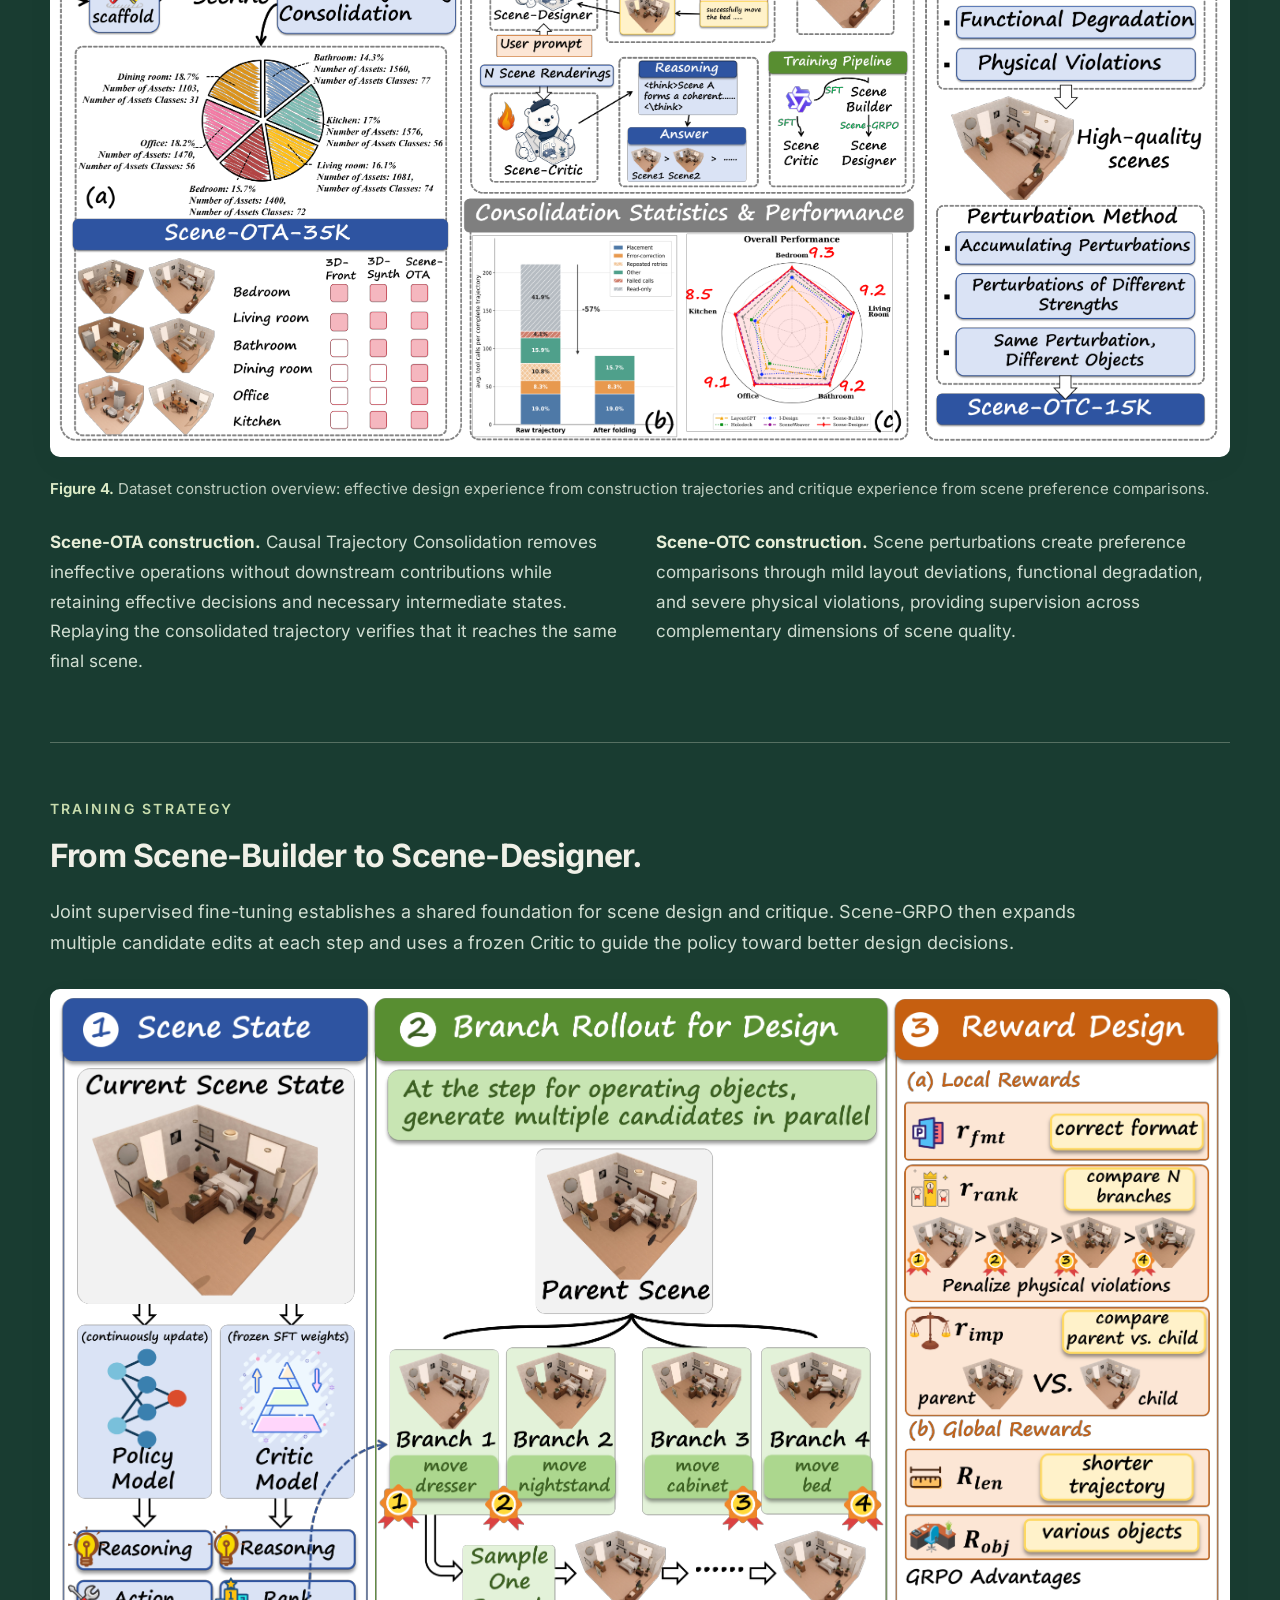
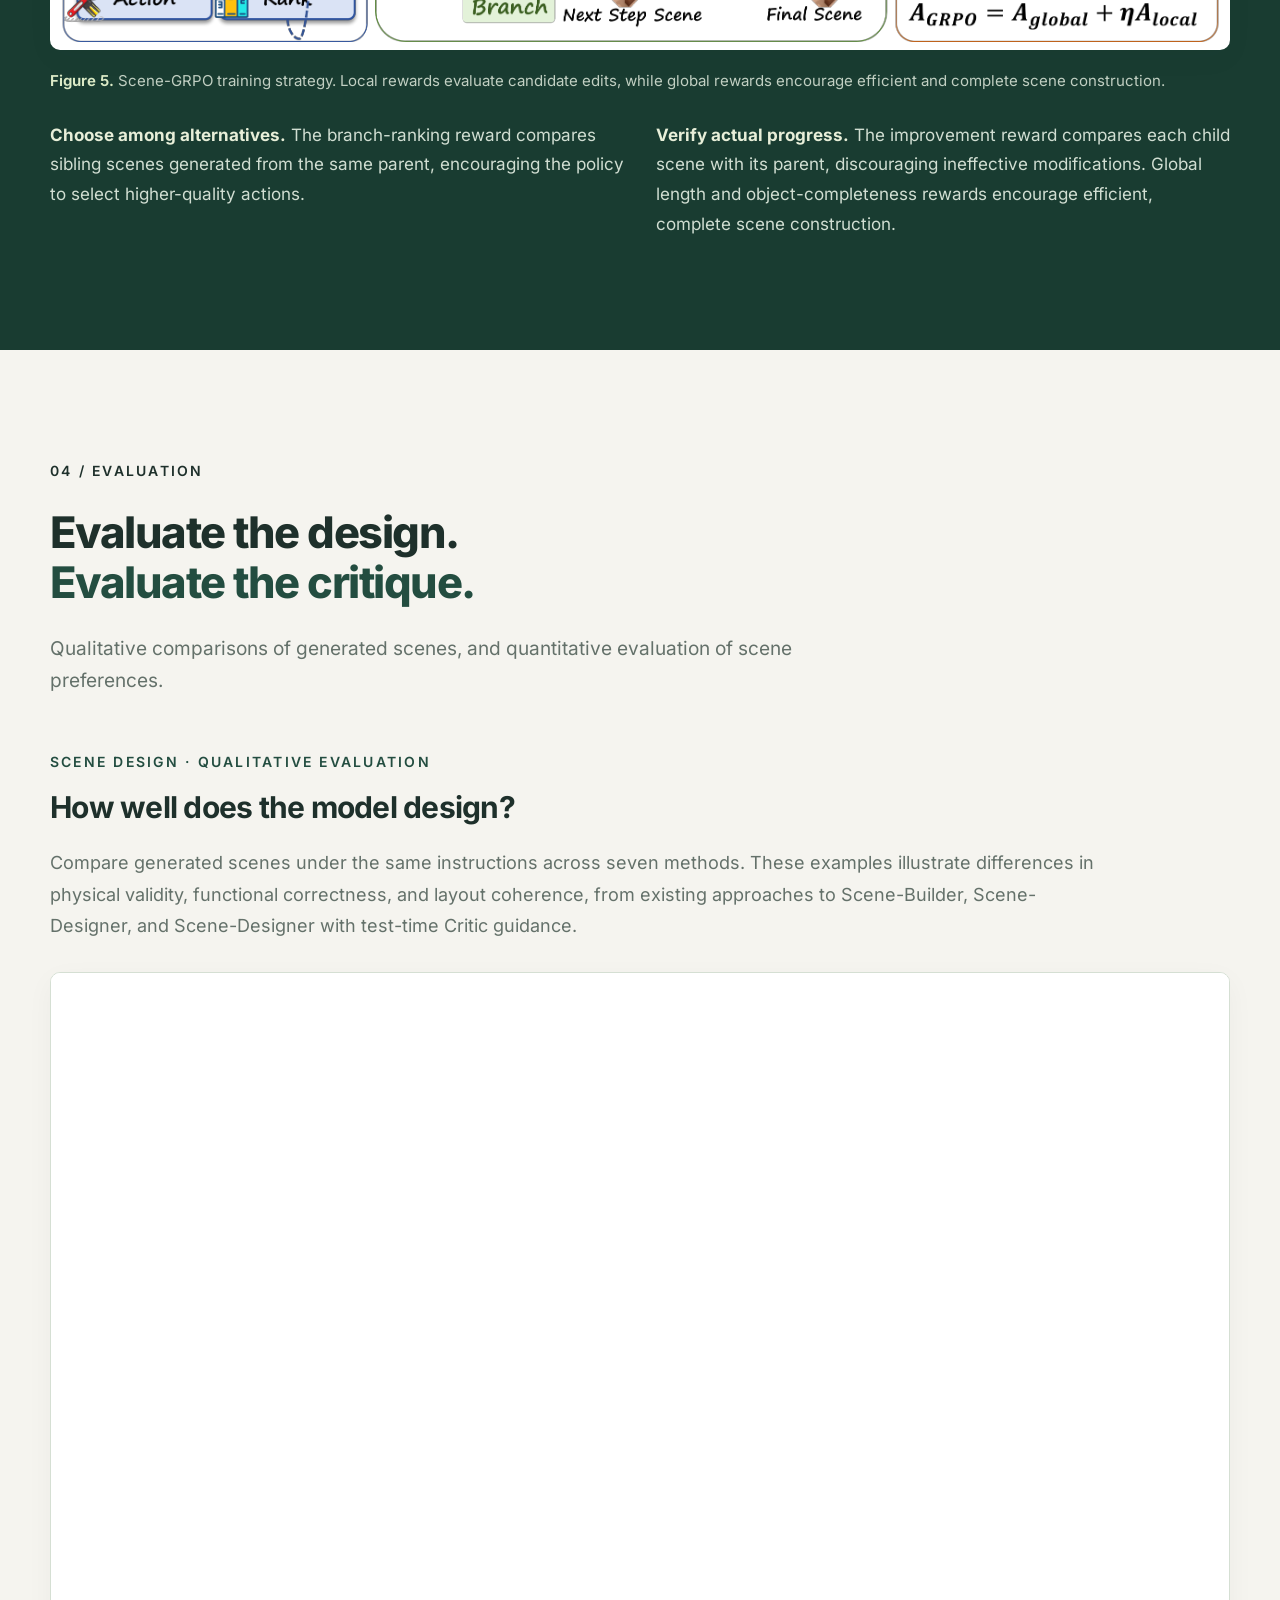
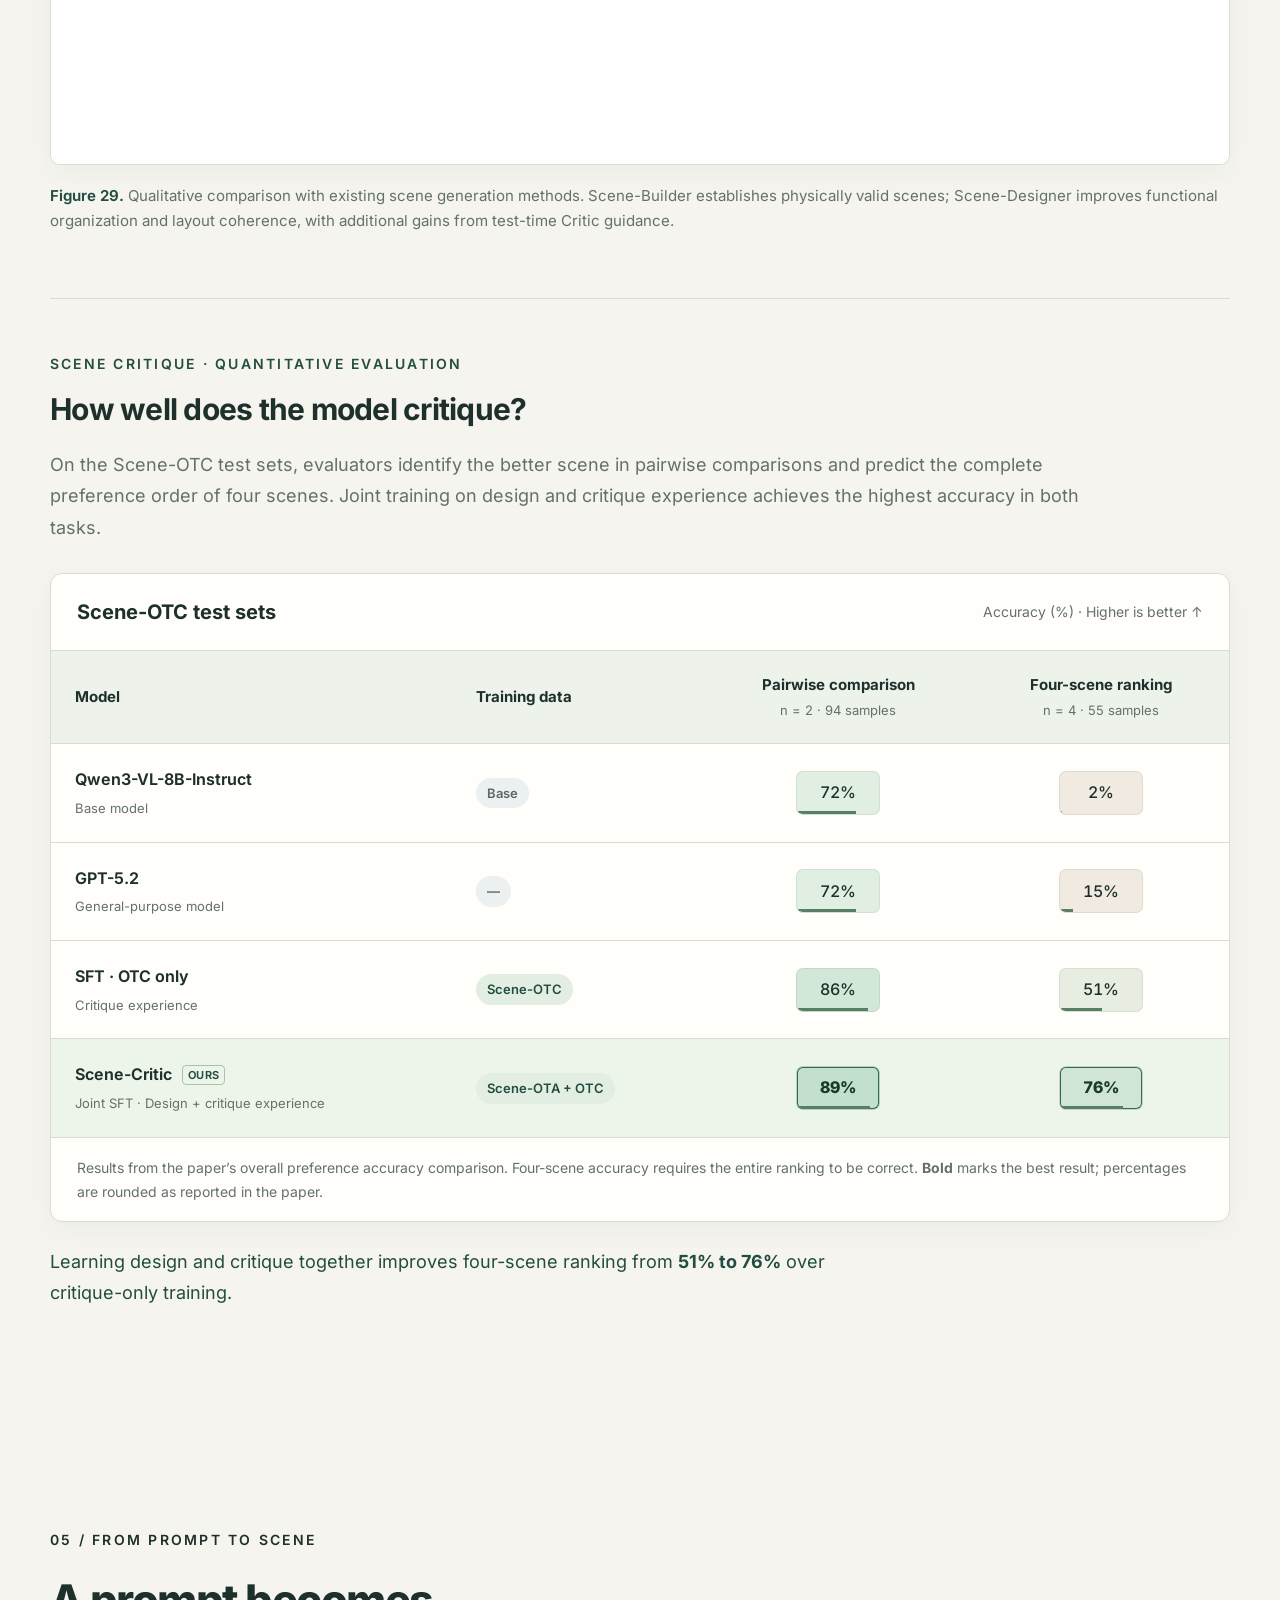
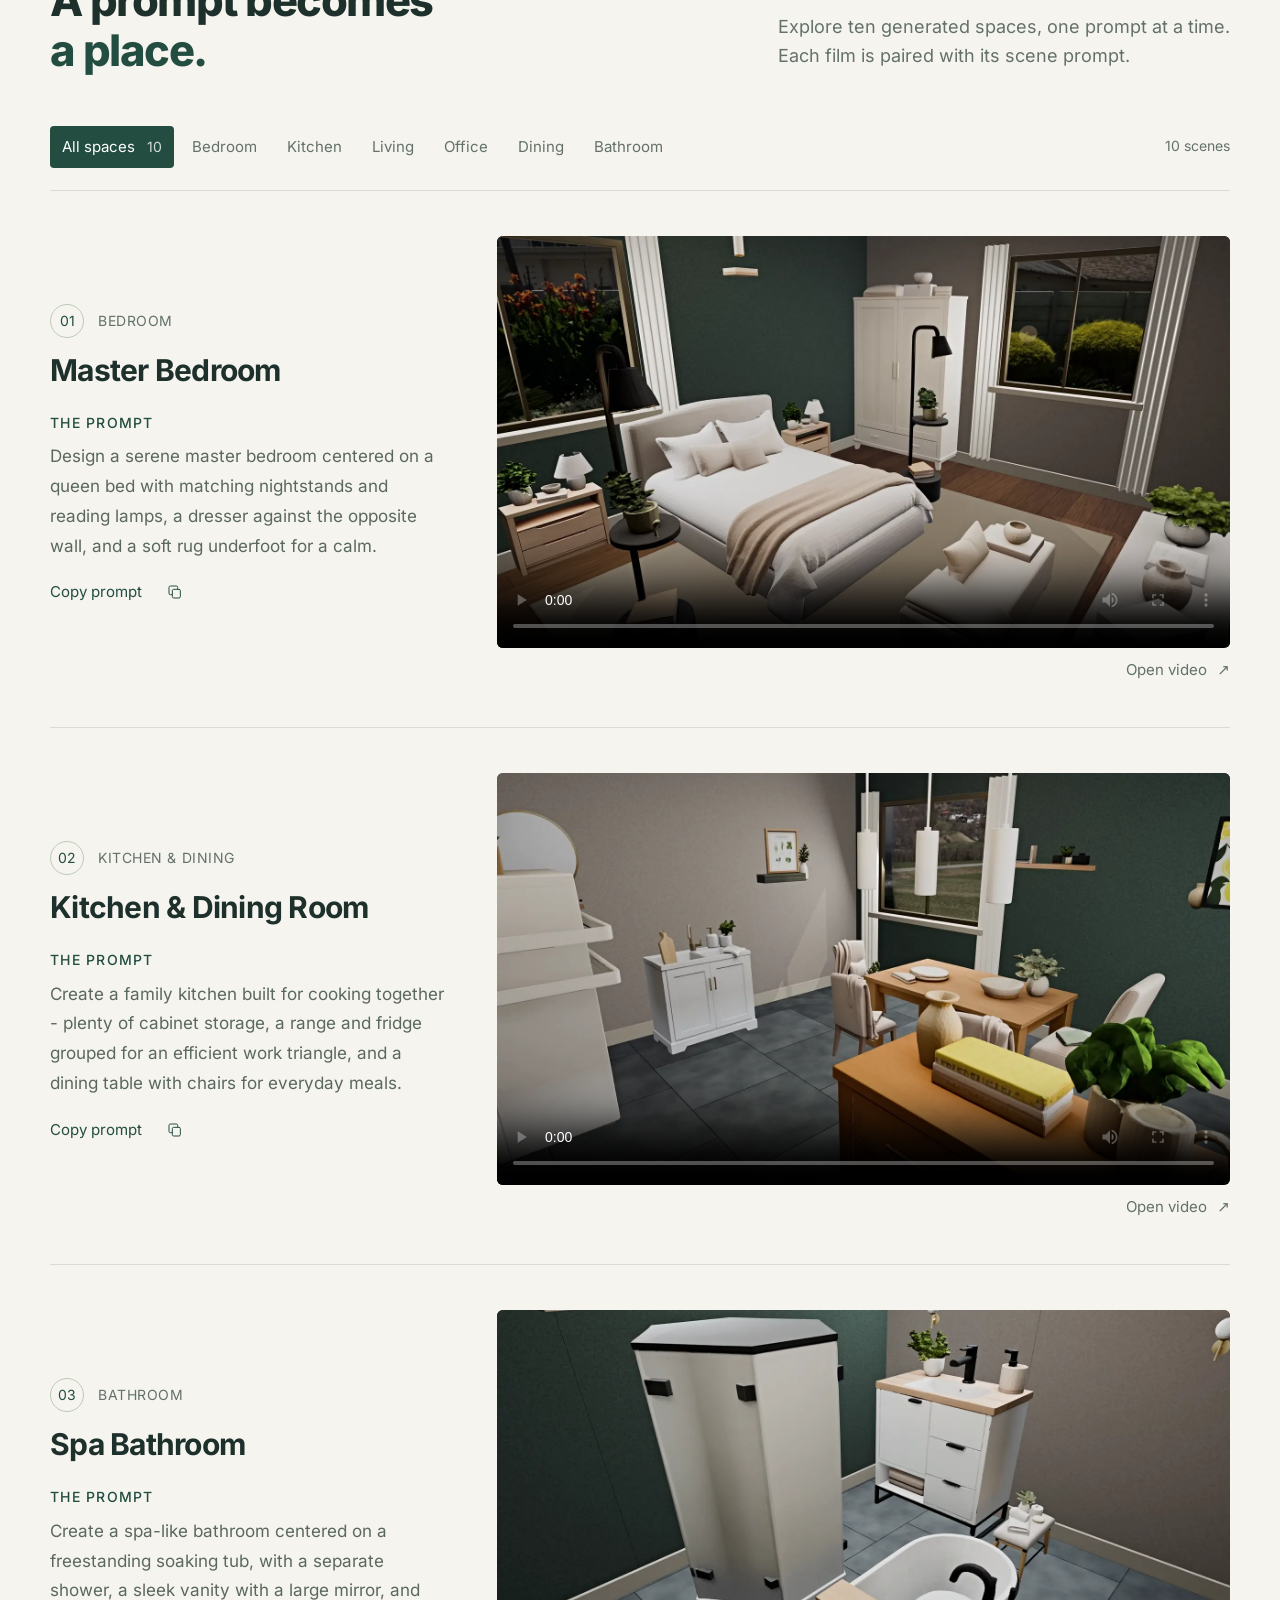
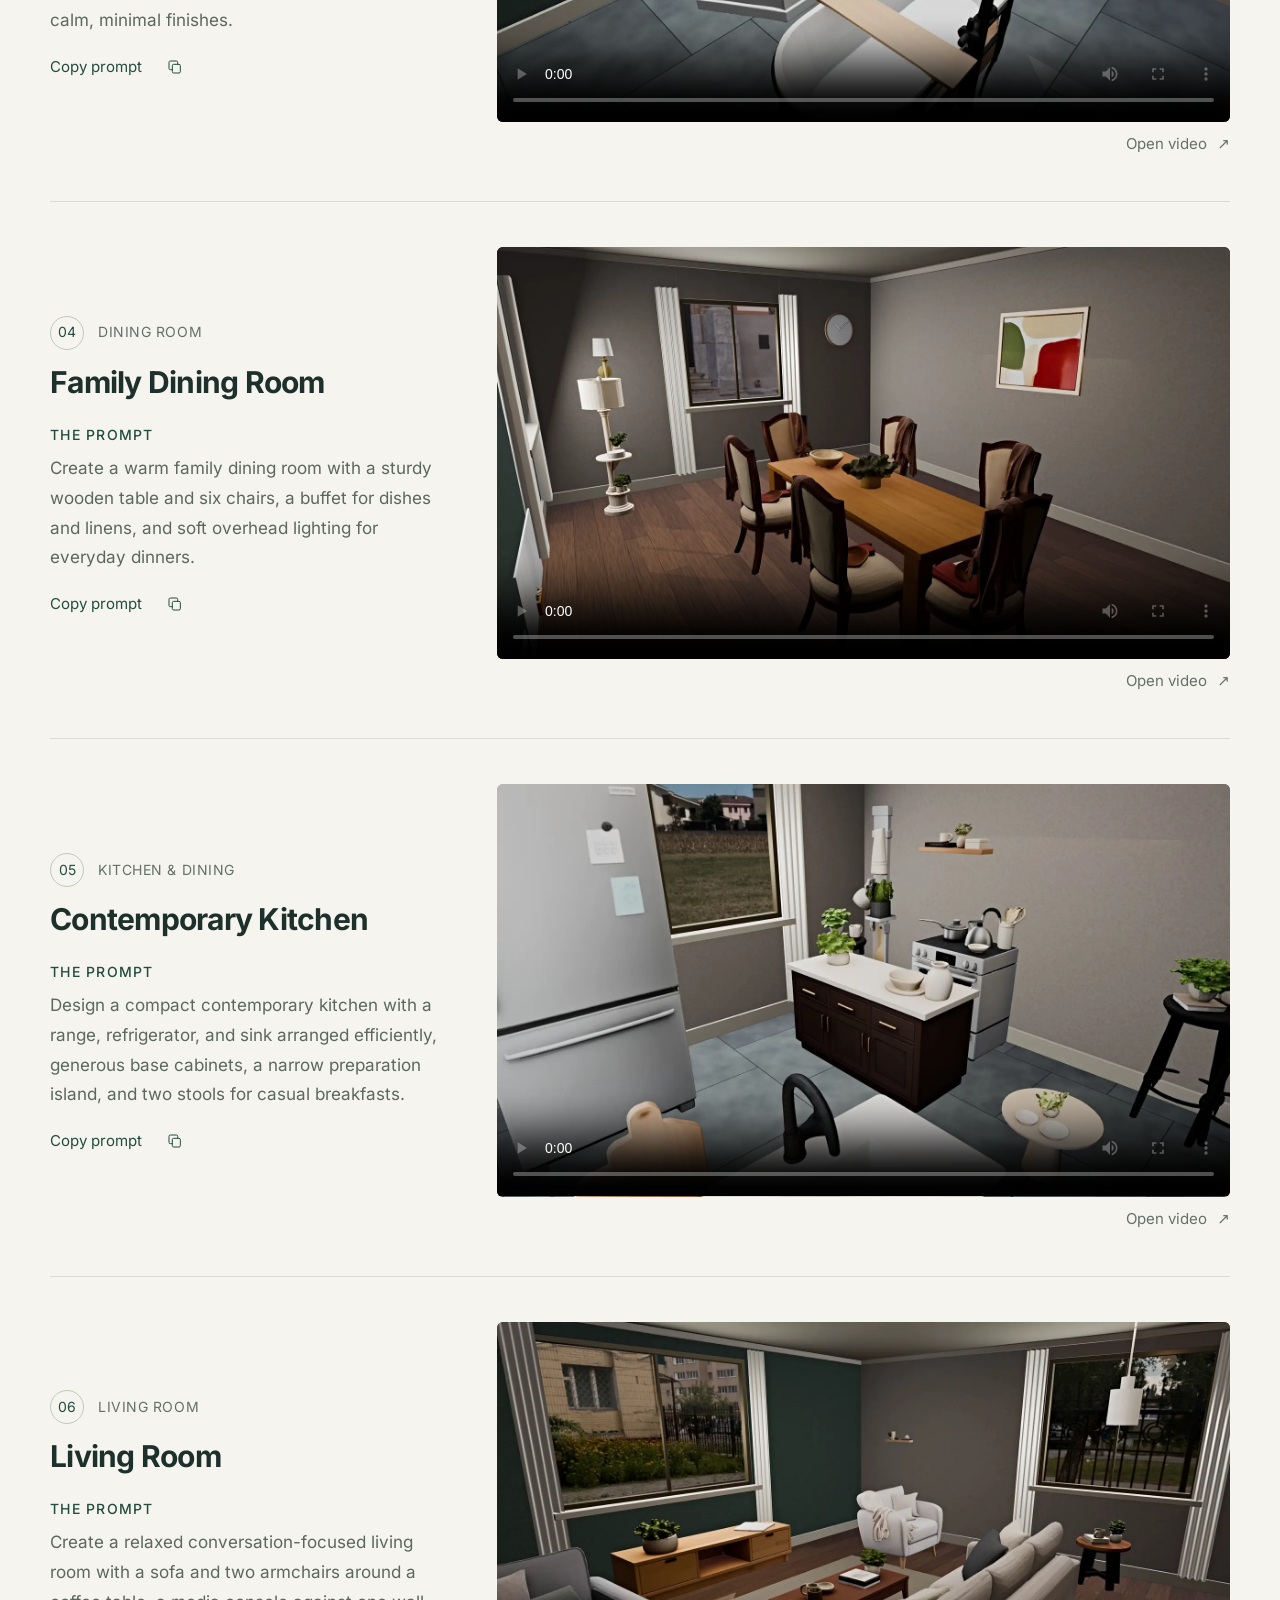
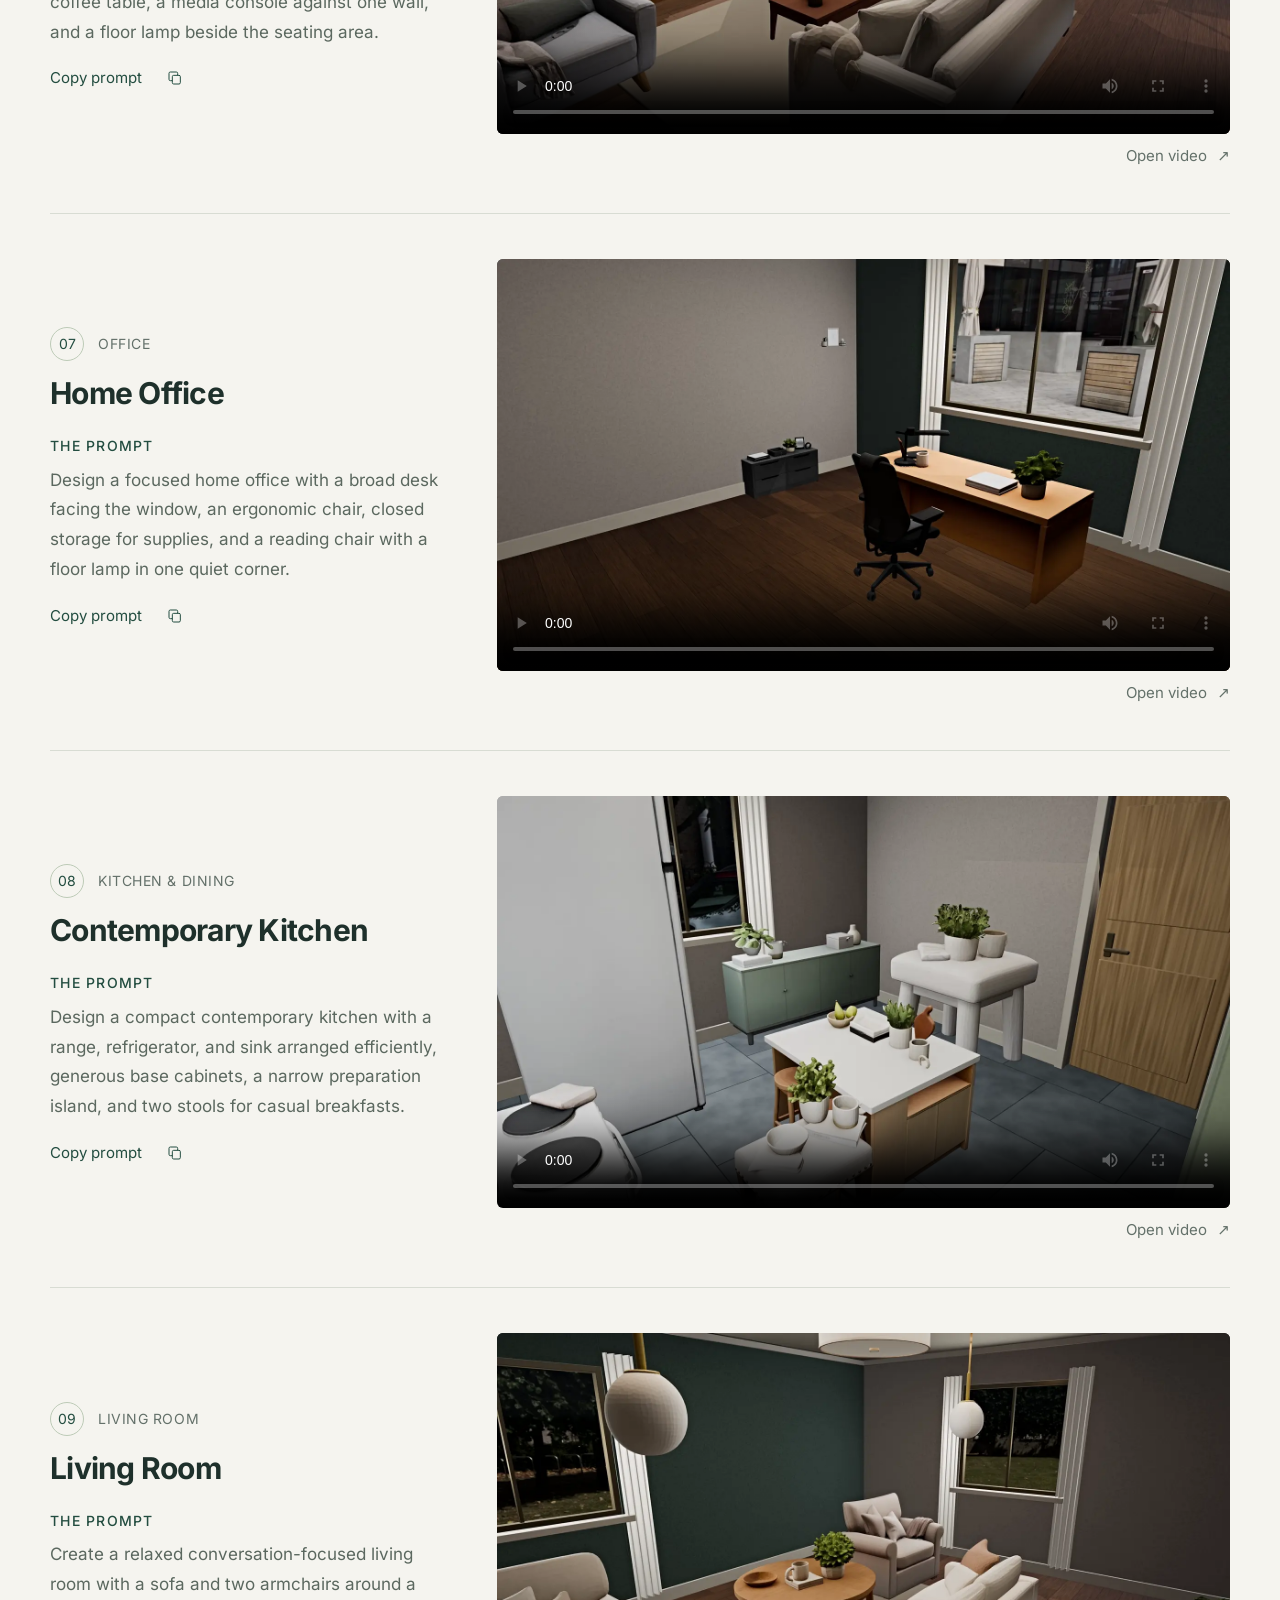
==== commit 45185499: "Deploy revised introduction video and published paper" ====
--- a/index.html
+++ b/index.html
@@ -5,8 +5,8 @@
 <main id="main"><section class="hero wrap" id="top"><p class="eyebrow hero-kicker">OmniAI Group of ZJU ACES Lab</p><h1><span class="hero-brand"><img class="hero-title-logo" src="assets/images/title.png" alt="Scene-Designer bear logo" width="1500" height="1650" fetchpriority="high"><span class="hero-name">Scene-Designer<span class="title-dot">.</span></span></span><span class="paper-title">Learning <em>Design Intelligence</em><br>for Agentic 3D Scene Generation</span></h1>
 <figure class="opening-quote" lang="zh-CN"><blockquote>知之愈明，则行之愈笃；行之愈笃，则知之益明</blockquote><figcaption>— 朱熹《朱子语类》</figcaption></figure>
 <div class="authors"><span>Xuanyu Liu<sup>1,*</sup></span><span>Hongyan Feng<sup>1,*</sup></span><span>Miao Pan<sup>1</sup></span><span>Sunlai Chen<sup>1</sup></span><span>Lizhou Liang<sup>1</sup></span><span>Bing Sun<sup>2</sup></span><span>Wenqi Zhang<sup>1</sup></span><span>Xuhong Zhang<sup>1</sup></span></div><div class="affiliations"><span><sup>1</sup> Zhejiang University</span><span><sup>2</sup> Universal Identification Technology (Hangzhou) Co., Ltd.</span></div><p class="equal-contribution">* Equal contribution</p>
-<div class="resources"><button class="resource primary paper-pending" disabled aria-label="Paper: arXiv link coming soon"><svg viewBox="0 0 24 24" fill="none" stroke="currentColor" stroke-width="1.5" stroke-linecap="round" stroke-linejoin="round" aria-hidden="true"><path d="M6 3h8l4 4v14H6z"/><path d="M14 3v5h4M9 12h6M9 16h6"/></svg>Paper <span>arXiv soon</span></button><a class="resource" href="https://github.com/ZJU-OmniAI/Scene-Designer" target="_blank" rel="noopener"><svg viewBox="0 0 24 24" fill="none" stroke="currentColor" stroke-width="1.5" stroke-linecap="round" stroke-linejoin="round" aria-hidden="true"><path d="M9 19c-4 1-4-2-6-2m12 4v-4c0-1-.3-2-1-2 3-.3 6-1.5 6-6a5 5 0 0 0-1.5-3.5A4.6 4.6 0 0 0 18 2s-1 0-3 1.5a12 12 0 0 0-6 0C7 2 6 2 6 2a4.6 4.6 0 0 0-.5 3.5A5 5 0 0 0 4 9c0 4.5 3 5.7 6 6-.7.5-1 1-1 2v4"/></svg>GitHub ↗</a><a class="resource hf-resource" href="https://huggingface.co/XuanyuLiu" target="_blank" rel="noopener" aria-label="Xuanyu Liu on Hugging Face"><span aria-hidden="true">🤗</span>Hugging Face <span aria-hidden="true">↗</span></a><a class="resource" href="#method"><svg viewBox="0 0 24 24" fill="none" stroke="currentColor" stroke-width="1.5" stroke-linecap="round" stroke-linejoin="round" aria-hidden="true"><path d="M5 5h5v5H5zM14 14h5v5h-5zM8 10v7h6M10 7h7v7"/></svg>Method <span aria-hidden="true">↓</span></a><a class="resource" href="#demo"><svg viewBox="0 0 24 24" fill="none" stroke="currentColor" stroke-width="1.5" stroke-linecap="round" stroke-linejoin="round" aria-hidden="true"><rect x="3" y="4" width="18" height="16" rx="3"/><path d="m10 9 5 3-5 3z"/></svg>Demo <span aria-hidden="true">↓</span></a></div><p class="sr-only" id="github-status">Repository link coming soon.</p>
-<div class="overview-film"><video id="overview-video" controls playsinline preload="none" poster="assets/images/overview-poster.jpg" aria-label="Scene-Designer: English research overview" width="1920" height="1080"><source src="assets/videos/scene-designer-overview-en.mp4" type="video/mp4"><track kind="subtitles" src="assets/overview-en.vtt" srclang="en" label="English"></video><div class="overview-caption"><span>SCENE-DESIGNER</span><span>Research overview · English narration</span></div></div></section>
+<div class="resources"><a class="resource primary" href="https://arxiv.org/abs/2610.23121" target="_blank" rel="noopener" aria-label="Read the paper on arXiv"><svg viewBox="0 0 24 24" fill="none" stroke="currentColor" stroke-width="1.5" stroke-linecap="round" stroke-linejoin="round" aria-hidden="true"><path d="M6 3h8l4 4v14H6z"/><path d="M14 3v5h4M9 12h6M9 16h6"/></svg>Paper <span>arXiv ↗</span></a><a class="resource" href="https://github.com/ZJU-OmniAI/Scene-Designer" target="_blank" rel="noopener"><svg viewBox="0 0 24 24" fill="none" stroke="currentColor" stroke-width="1.5" stroke-linecap="round" stroke-linejoin="round" aria-hidden="true"><path d="M9 19c-4 1-4-2-6-2m12 4v-4c0-1-.3-2-1-2 3-.3 6-1.5 6-6a5 5 0 0 0-1.5-3.5A4.6 4.6 0 0 0 18 2s-1 0-3 1.5a12 12 0 0 0-6 0C7 2 6 2 6 2a4.6 4.6 0 0 0-.5 3.5A5 5 0 0 0 4 9c0 4.5 3 5.7 6 6-.7.5-1 1-1 2v4"/></svg>GitHub ↗</a><a class="resource hf-resource" href="https://huggingface.co/XuanyuLiu" target="_blank" rel="noopener" aria-label="Xuanyu Liu on Hugging Face"><span aria-hidden="true">🤗</span>Hugging Face <span aria-hidden="true">↗</span></a><a class="resource" href="#method"><svg viewBox="0 0 24 24" fill="none" stroke="currentColor" stroke-width="1.5" stroke-linecap="round" stroke-linejoin="round" aria-hidden="true"><path d="M5 5h5v5H5zM14 14h5v5h-5zM8 10v7h6M10 7h7v7"/></svg>Method <span aria-hidden="true">↓</span></a><a class="resource" href="#demo"><svg viewBox="0 0 24 24" fill="none" stroke="currentColor" stroke-width="1.5" stroke-linecap="round" stroke-linejoin="round" aria-hidden="true"><rect x="3" y="4" width="18" height="16" rx="3"/><path d="m10 9 5 3-5 3z"/></svg>Demo <span aria-hidden="true">↓</span></a></div><p class="sr-only" id="github-status">Repository link coming soon.</p>
+<div class="overview-film"><video id="overview-video" controls playsinline preload="none" poster="assets/images/overview-poster.jpg?v=20261019-title-ava" aria-label="Scene-Designer: English research overview" width="1920" height="1080"><source src="assets/videos/scene-designer-overview-en.mp4?v=20261019-title-ava" type="video/mp4"><track kind="subtitles" src="assets/overview-en.vtt?v=20261019-title-ava" srclang="en" label="English"></video><div class="overview-caption"><span>SCENE-DESIGNER</span><span>Research overview · English narration</span></div></div></section>
 <section id="overview" class="motivation wrap section" aria-labelledby="idea-title"><div class="section-intro"><p class="eyebrow">01 / OVERVIEW</p><h2 id="idea-title">Design intelligence.<br><em>Scene design and scene critique.</em></h2><p class="motivation-lead">We define design intelligence as the ability to both <strong>design a scene</strong> and <strong>critique its quality</strong>.</p></div><figure class="motivation-figure"><a class="figure-zoom" data-figure-title="Figure 1" href="assets/images/design-intelligence-figure1.png" target="_blank" rel="noopener" aria-label="Open Figure 1 at full resolution"><img src="assets/images/design-intelligence-figure1.png" alt="Figure 1: Overview of Design Intelligence, comprising scene design and scene critique." width="2600" height="1682" loading="lazy"></a><figcaption>Figure 1. Overview of Design Intelligence.</figcaption></figure><div class="motivation-copy"><p><strong>Scene design</strong> concerns constructing physically valid, functionally correct, and layout-coherent scenes, while efficiently correcting errors without unnecessary trial and error when problems arise.</p><p><strong>Scene critique</strong> focuses on assessing scene quality along the same dimensions and distinguishing better designs from poorer ones.</p><p class="motivation-connection">These two capabilities are closely connected, since effective design requires reliable critique to guide construction, while meaningful critique requires an understanding of what constitutes good scene design.</p></div></section>
 <section id="motivation" class="challenges-section section" aria-labelledby="motivation-title"><div class="wrap"><div class="section-intro"><p class="eyebrow">02 / MOTIVATION</p><h2 id="motivation-title">Where general-purpose models<br><em>fall short.</em></h2><p class="section-lead">Two diagnostic studies reveal limitations in both scene design and scene critique.</p></div>
 <article class="challenge"><h3>Challenge 1: Inefficient correction caused by unnecessary trial and error.</h3><p class="research-copy">Across 100 scenes generated by GPT-5.2, even straightforward construction errors often trigger multiple corrective attempts. Recognizing an error is not enough: effective scene design requires the experience to correct it efficiently.</p><figure class="research-figure"><a class="figure-zoom" href="assets/images/paper-figure-2.svg" data-figure-title="Figure 2" target="_blank" rel="noopener" aria-label="Enlarge Figure 2"><img src="assets/images/paper-figure-2.svg" alt="Construction error categories and distributions of corrective steps in 100 GPT-5.2-generated scenes." width="1200" height="572" loading="lazy" decoding="async"><span class="figure-open" aria-hidden="true">View full size ↗</span></a><figcaption><strong>Figure 2.</strong> Analysis of construction errors and correction behavior. Left: physical, semantic, and layout errors. Right: corrective steps across error categories.</figcaption></figure></article>
@@ -79,6 +79,9 @@
             and Sunlai Chen and Lizhou Liang and Bing Sun
             and Wenqi Zhang and Xuhong Zhang},
   year   = {2026},
-  note   = {Research manuscript}
+  eprint = {2610.23121},
+  archivePrefix = {arXiv},
+  primaryClass = {cs.CV},
+  url = {https://arxiv.org/abs/2610.23121}
 }</code></pre><a class="bib-download" href="citation.bib" download>Download .bib <span aria-hidden="true">↓</span></a></div></div></section>
 </main><footer class="wrap footer"><a class="wordmark" href="#top">Scene-Designer<span class="title-dot">.</span></a><a class="back-top" href="#top">Back to top ↑</a></footer><dialog id="figure-dialog" aria-labelledby="figure-dialog-title"><div class="figure-toolbar"><strong id="figure-dialog-title">Figure</strong><div class="figure-controls"><button type="button" id="figure-less" aria-label="Zoom out">−</button><output id="figure-scale" aria-live="polite">100%</output><button type="button" id="figure-more" aria-label="Zoom in">+</button><a id="figure-original" target="_blank" rel="noopener">Open original ↗</a><button type="button" id="figure-close" aria-label="Close figure">✕</button></div></div><div class="figure-viewport" tabindex="0" aria-label="Figure image; scroll to pan when zoomed"><img id="figure-full" alt=""></div></dialog><div id="toast" role="status" aria-live="polite"></div></body></html>
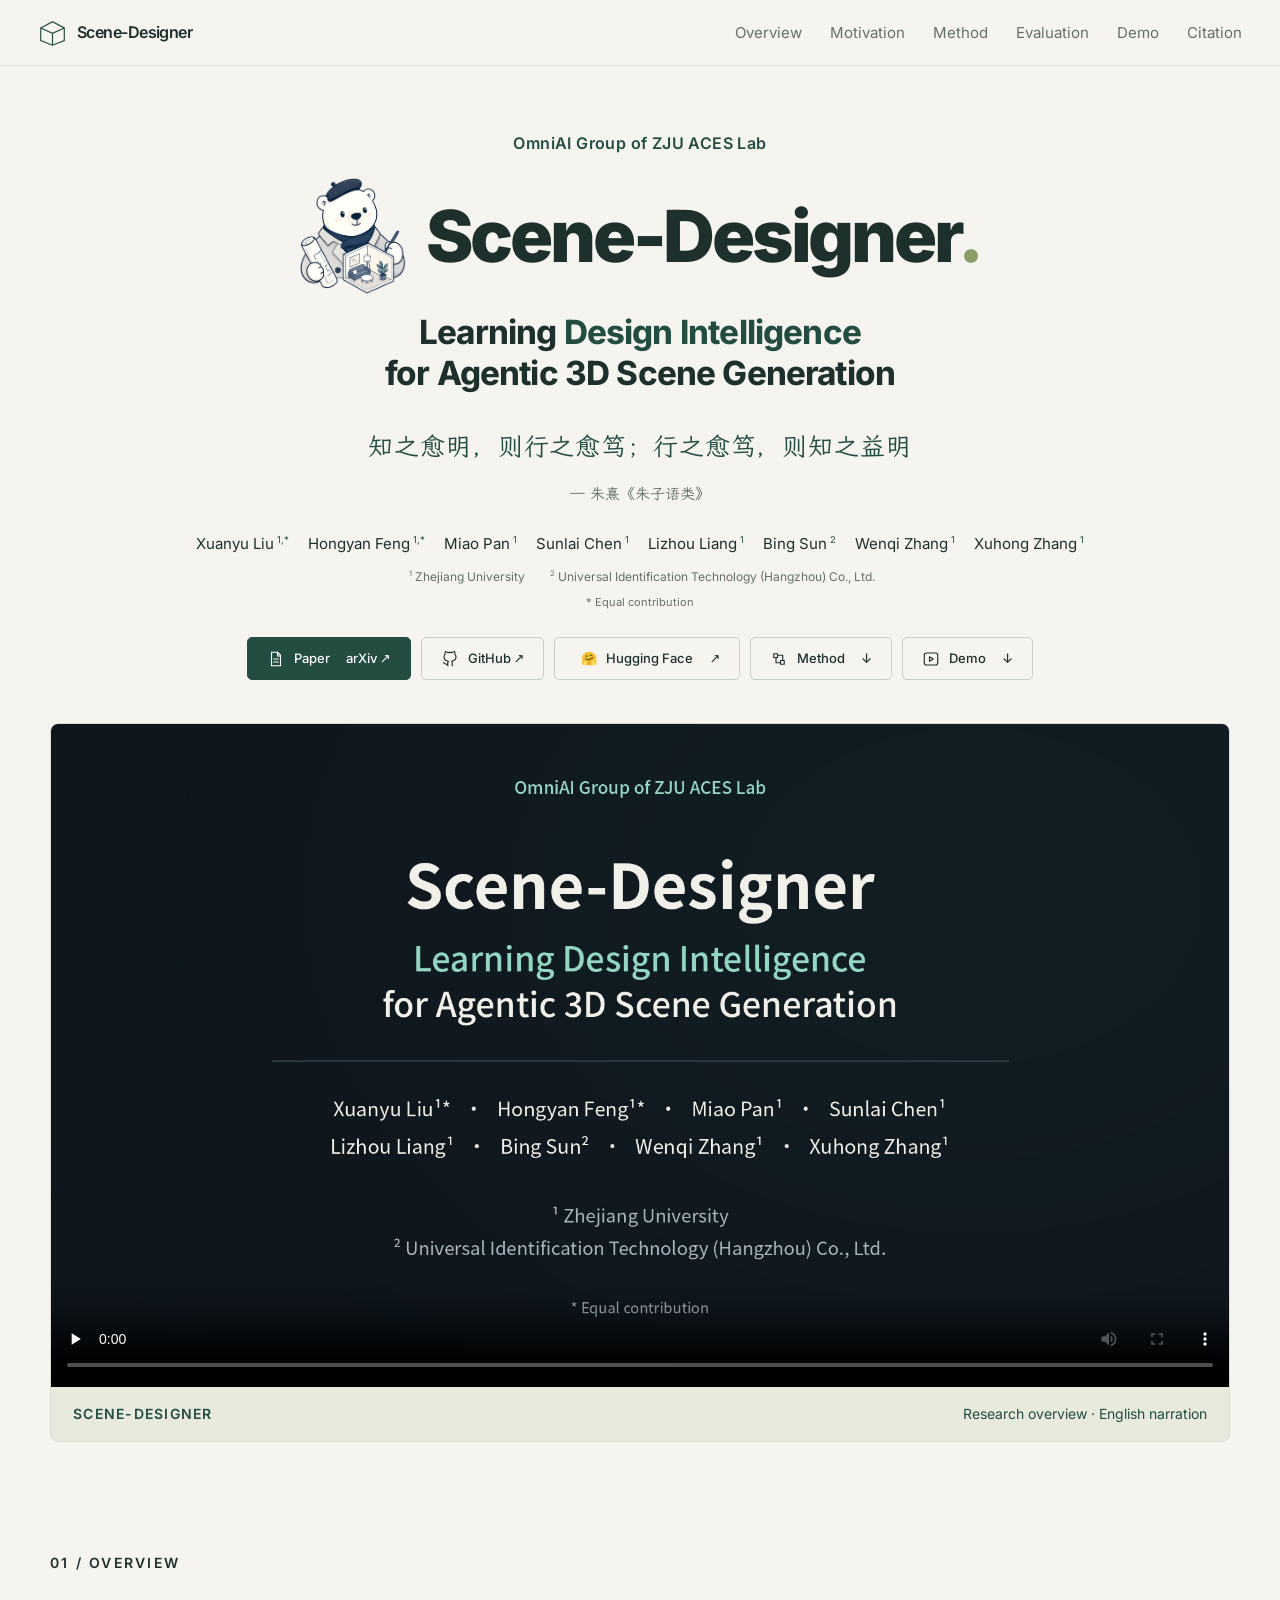
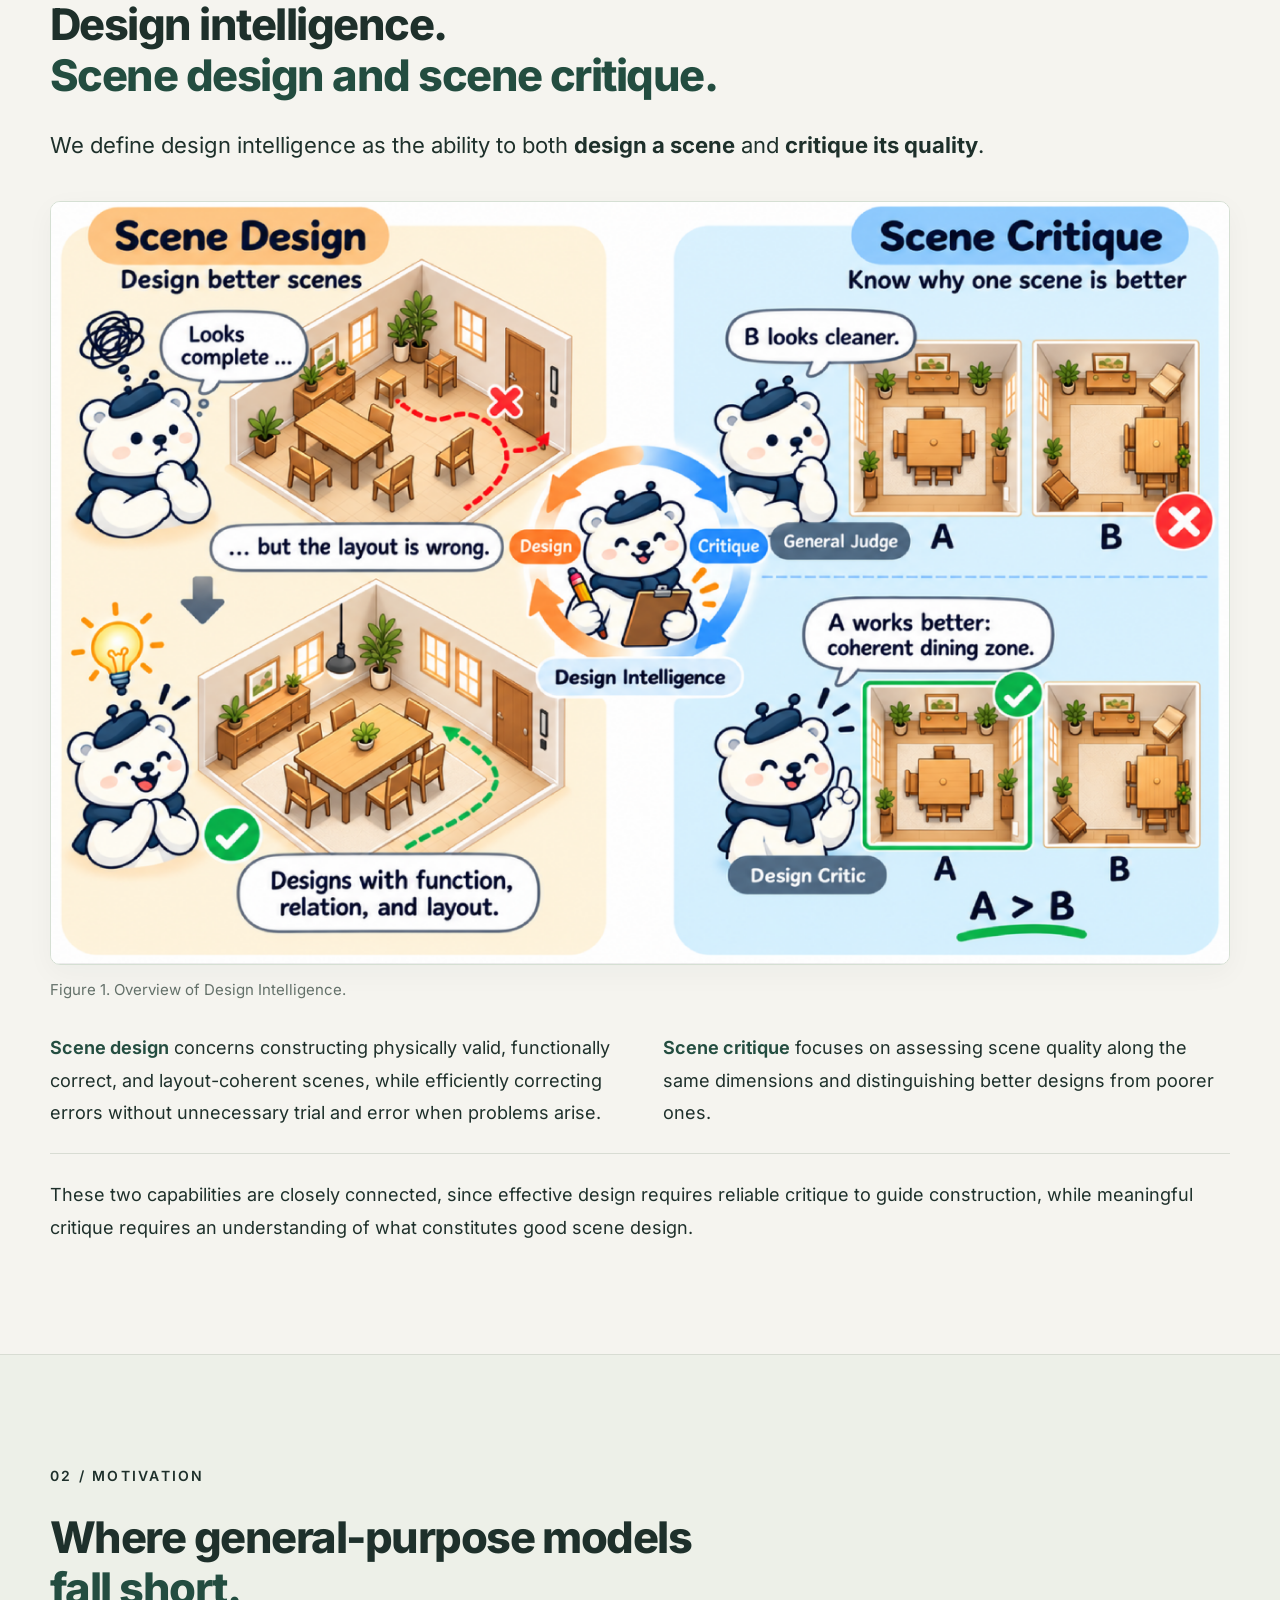
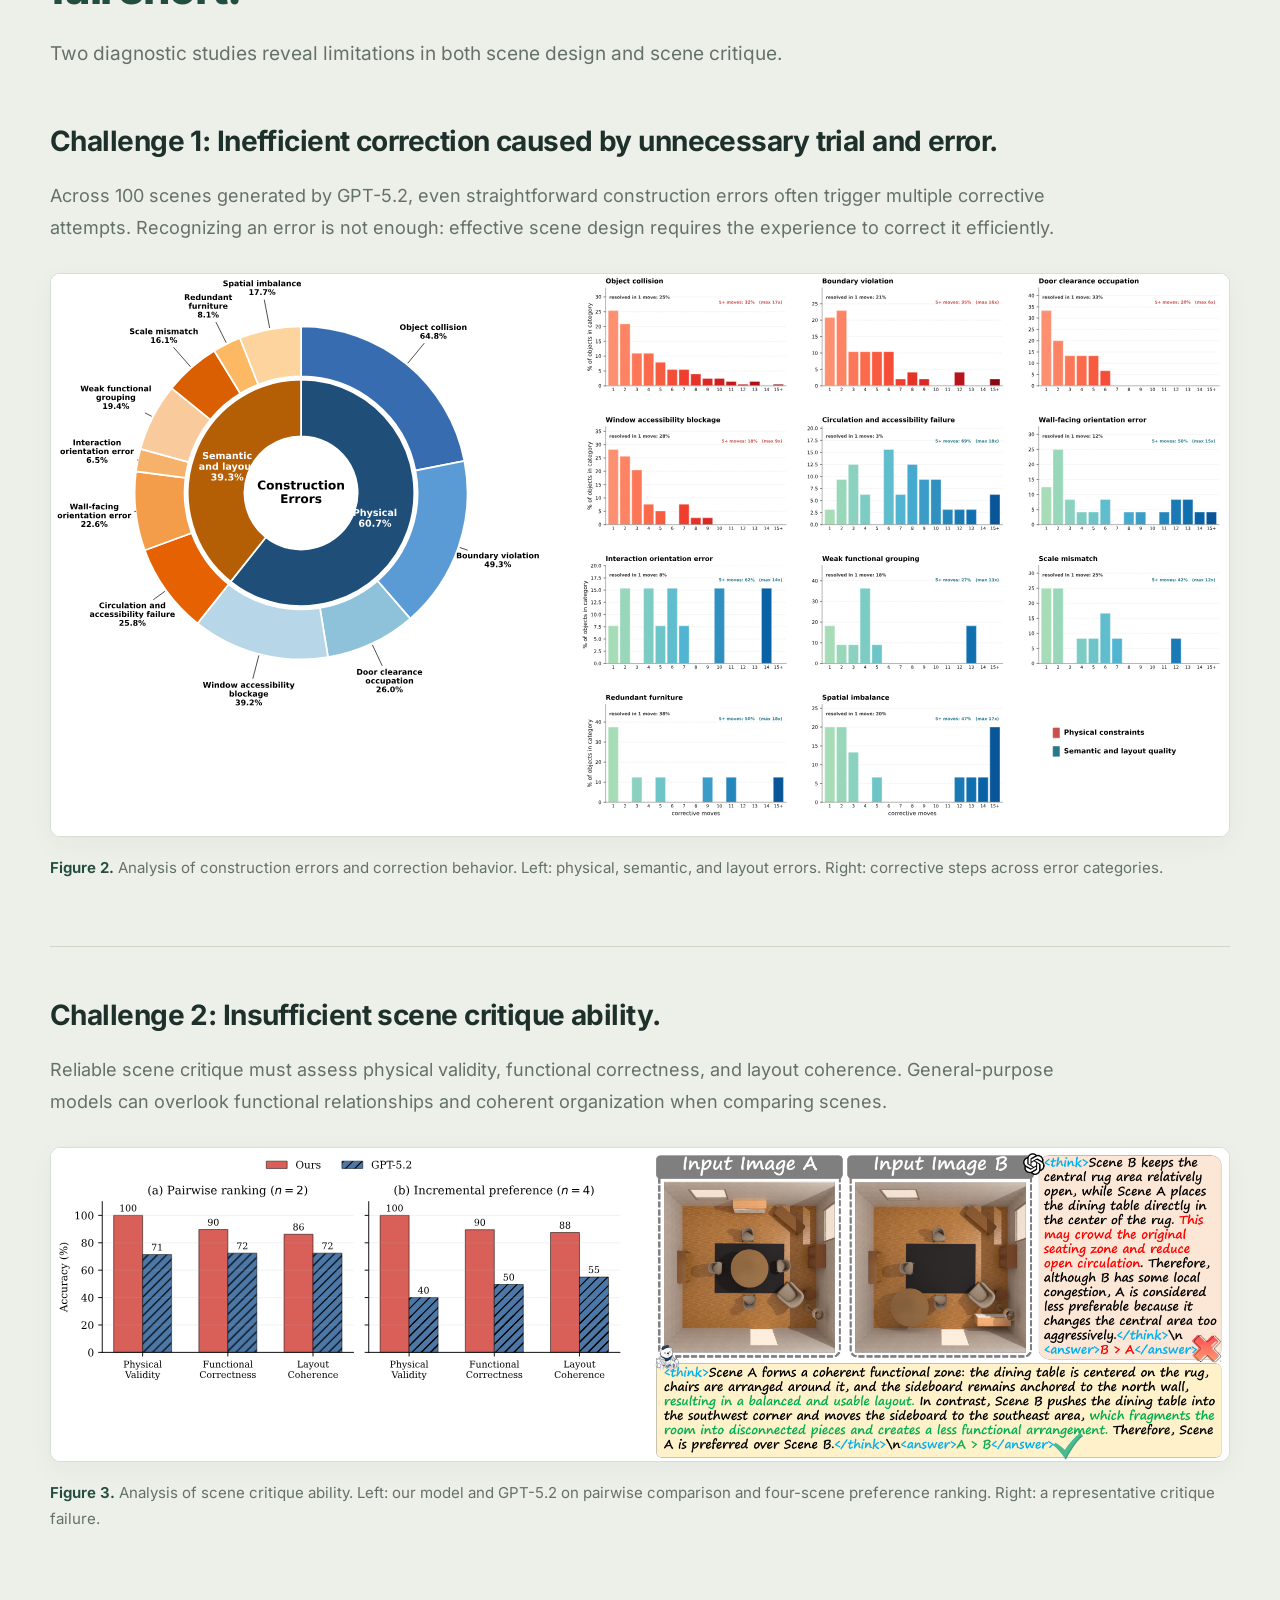
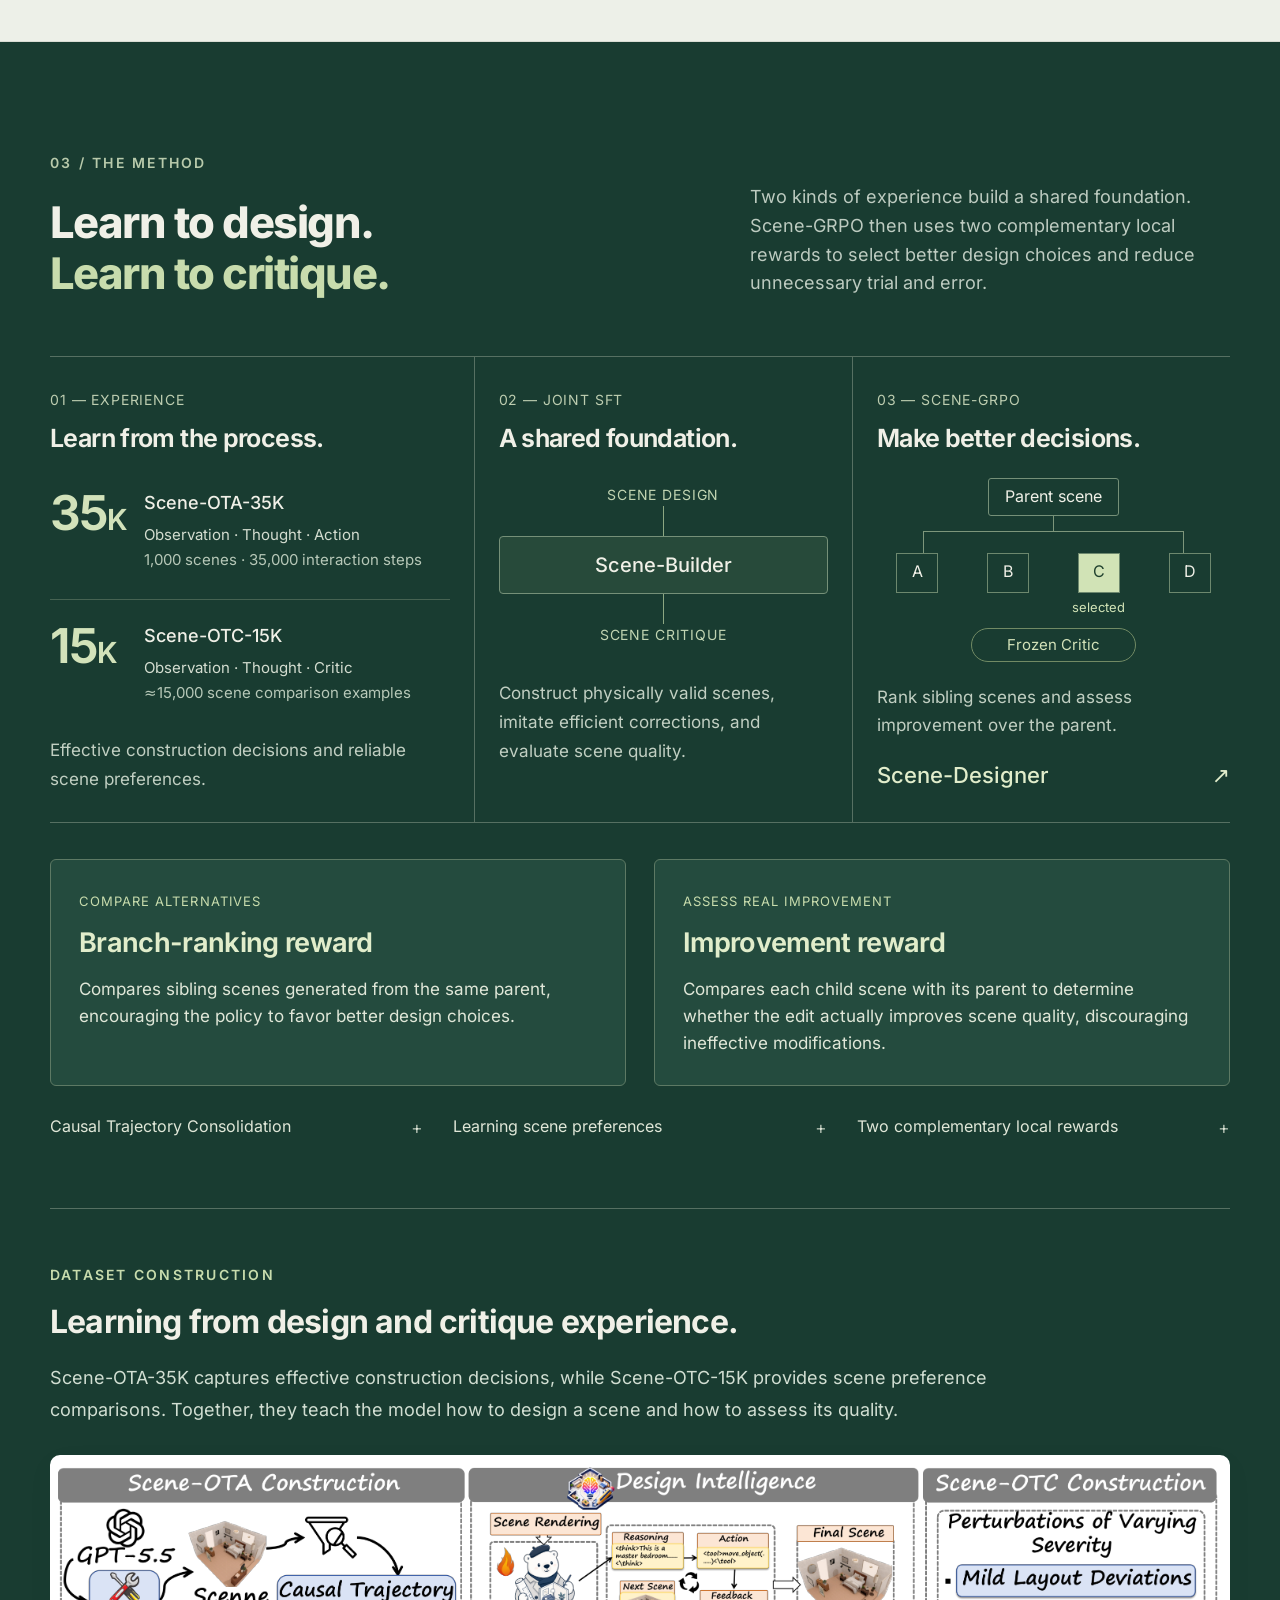
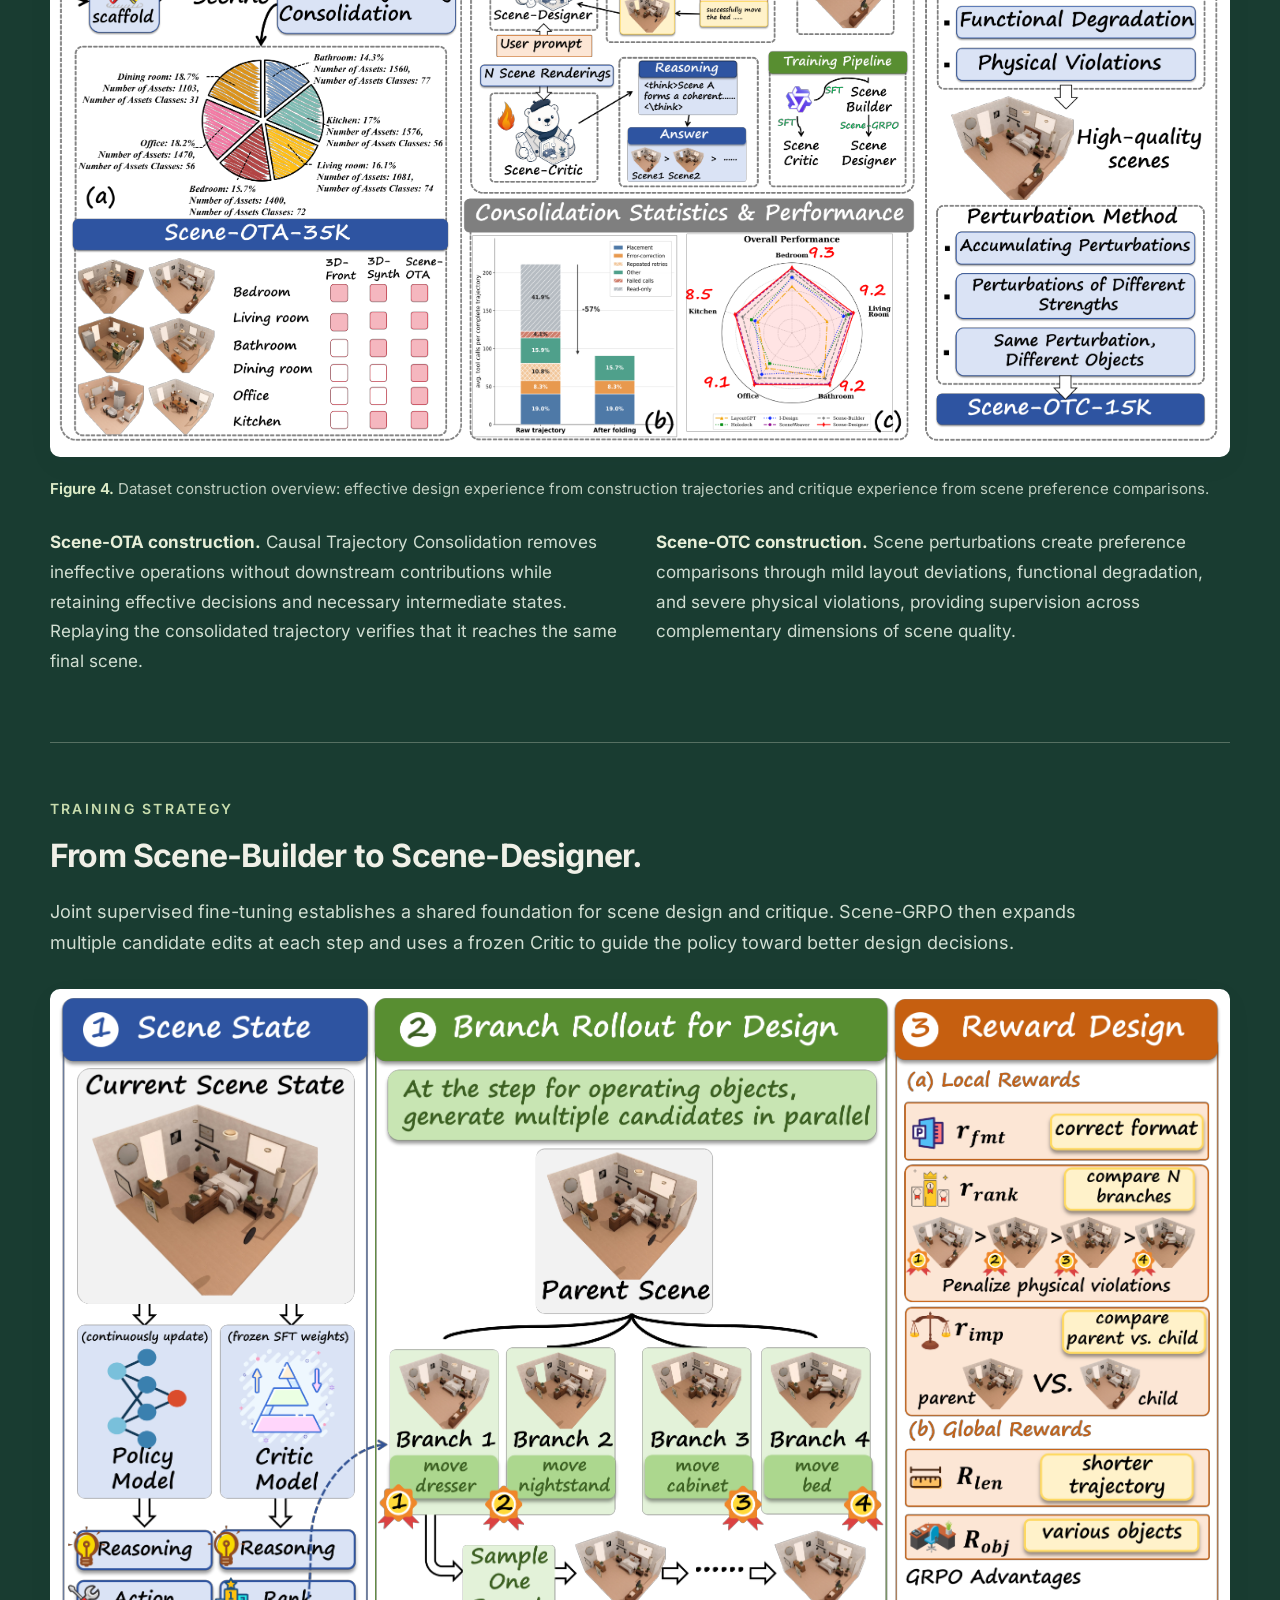
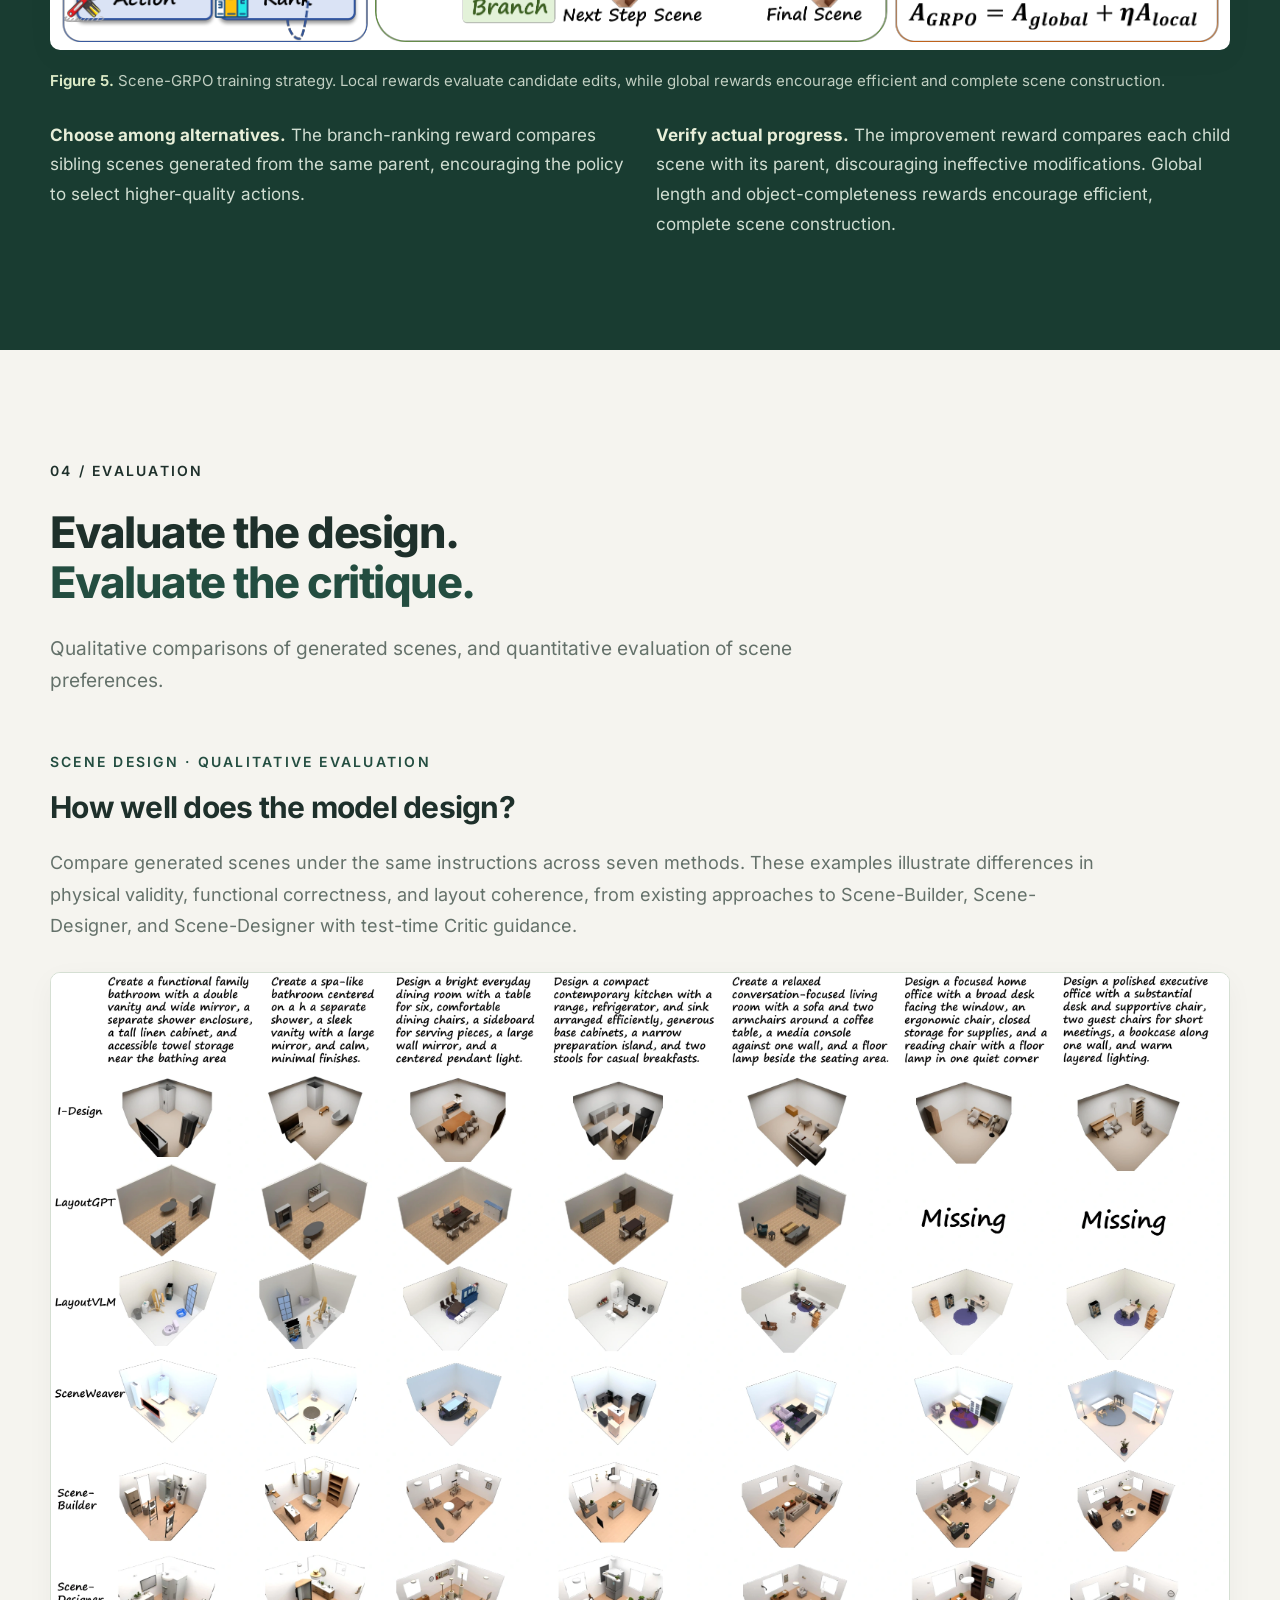
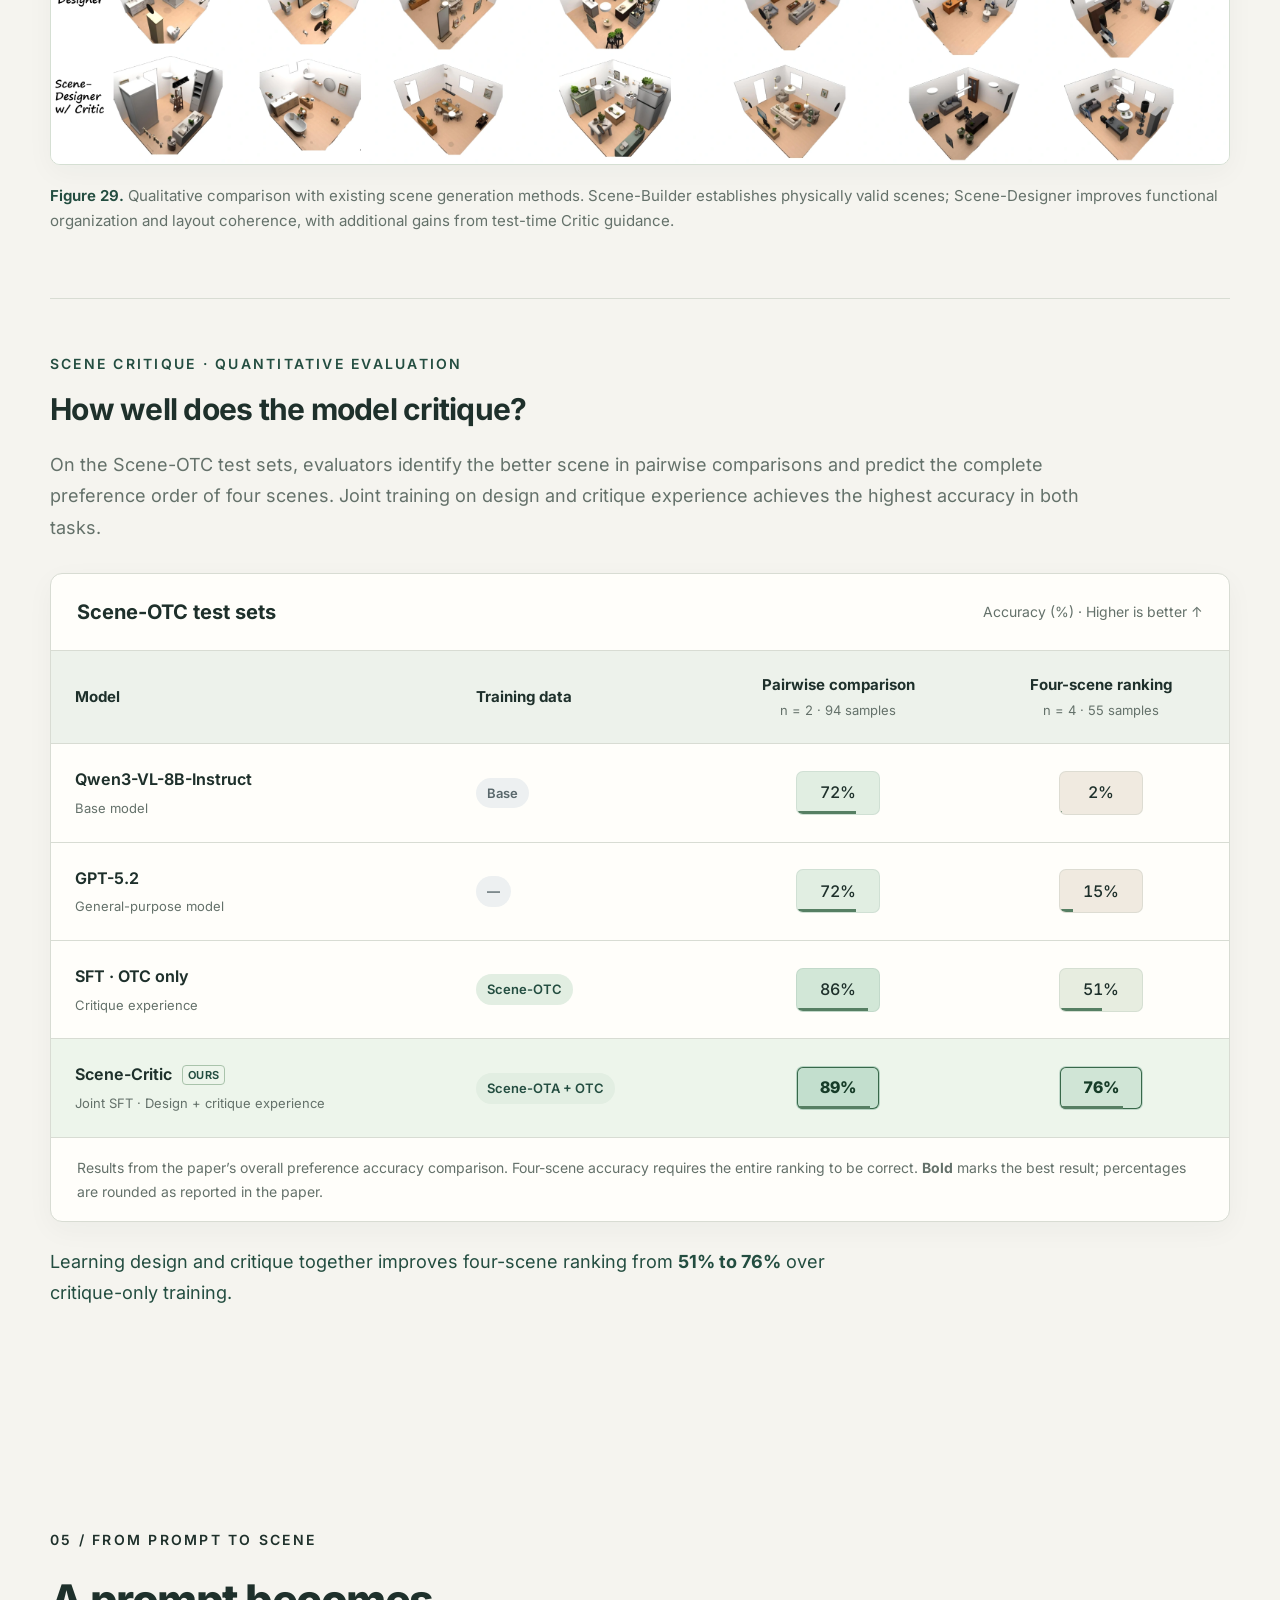
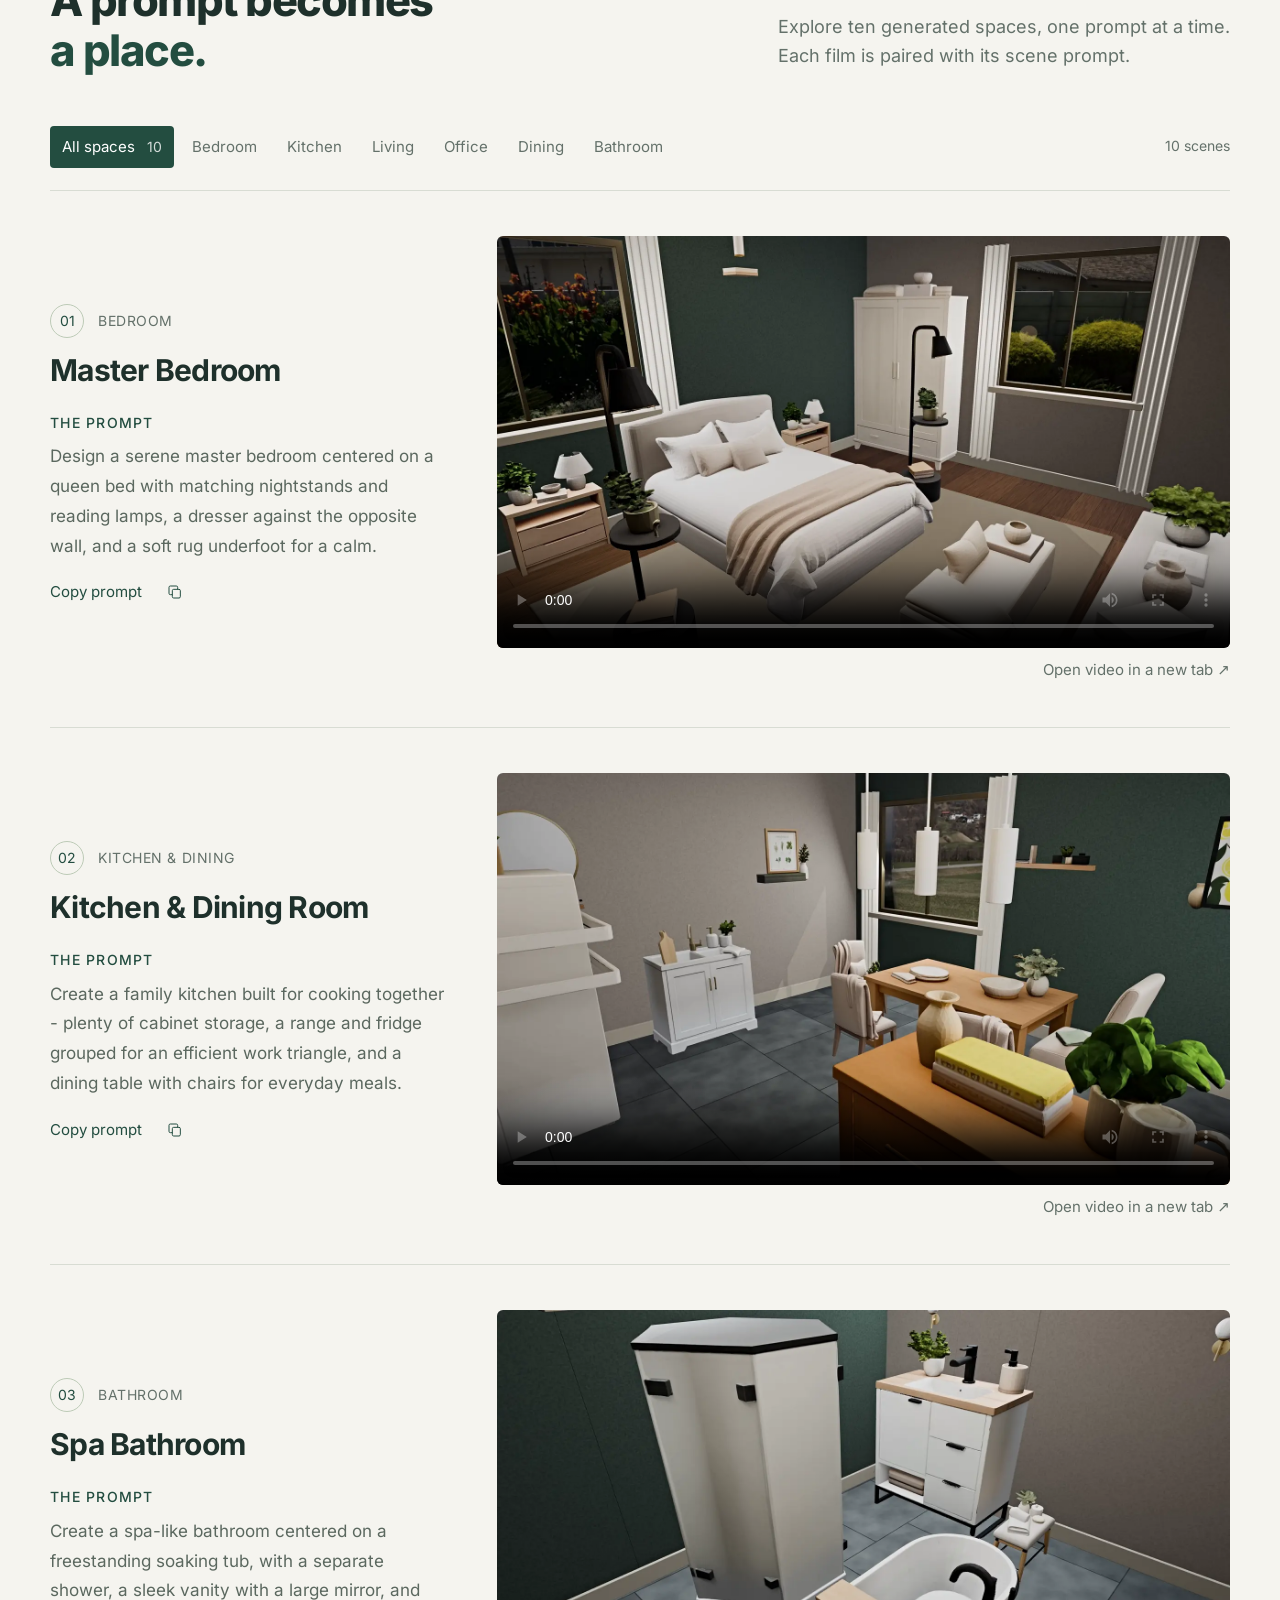
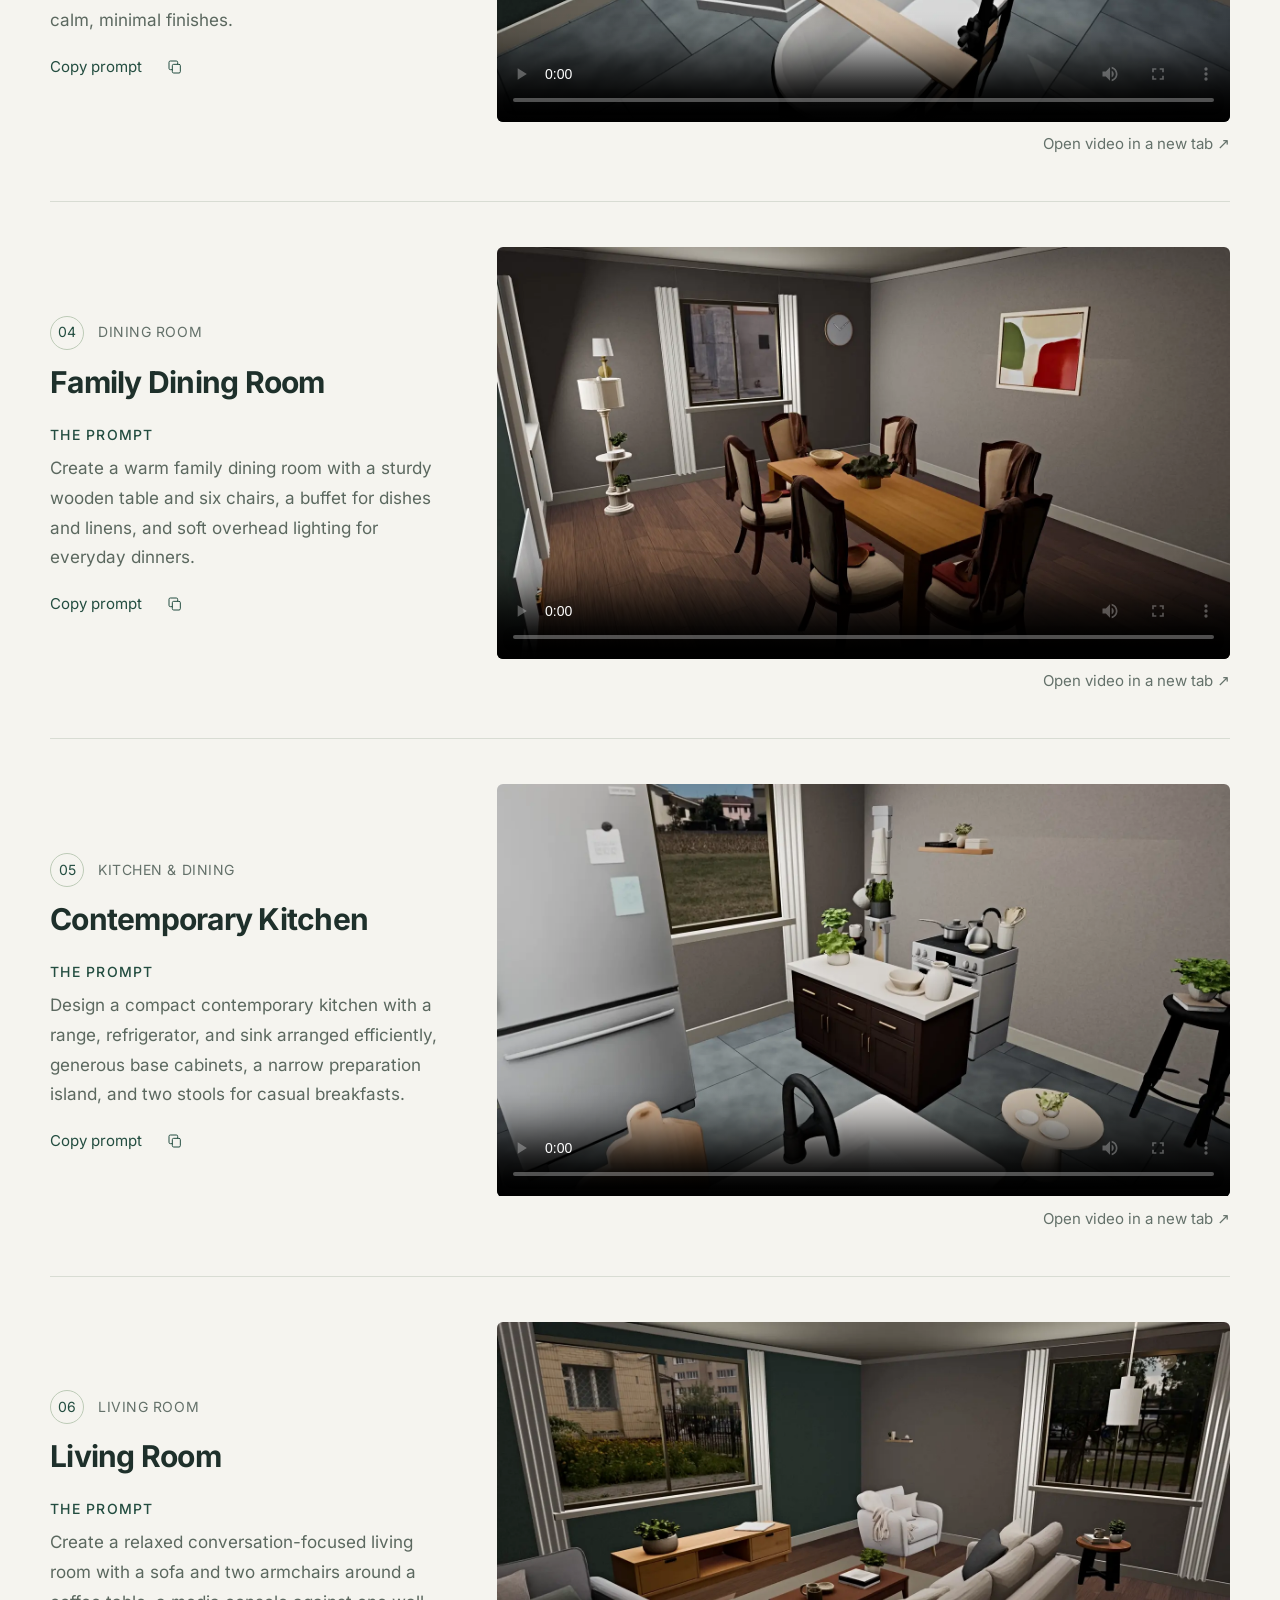
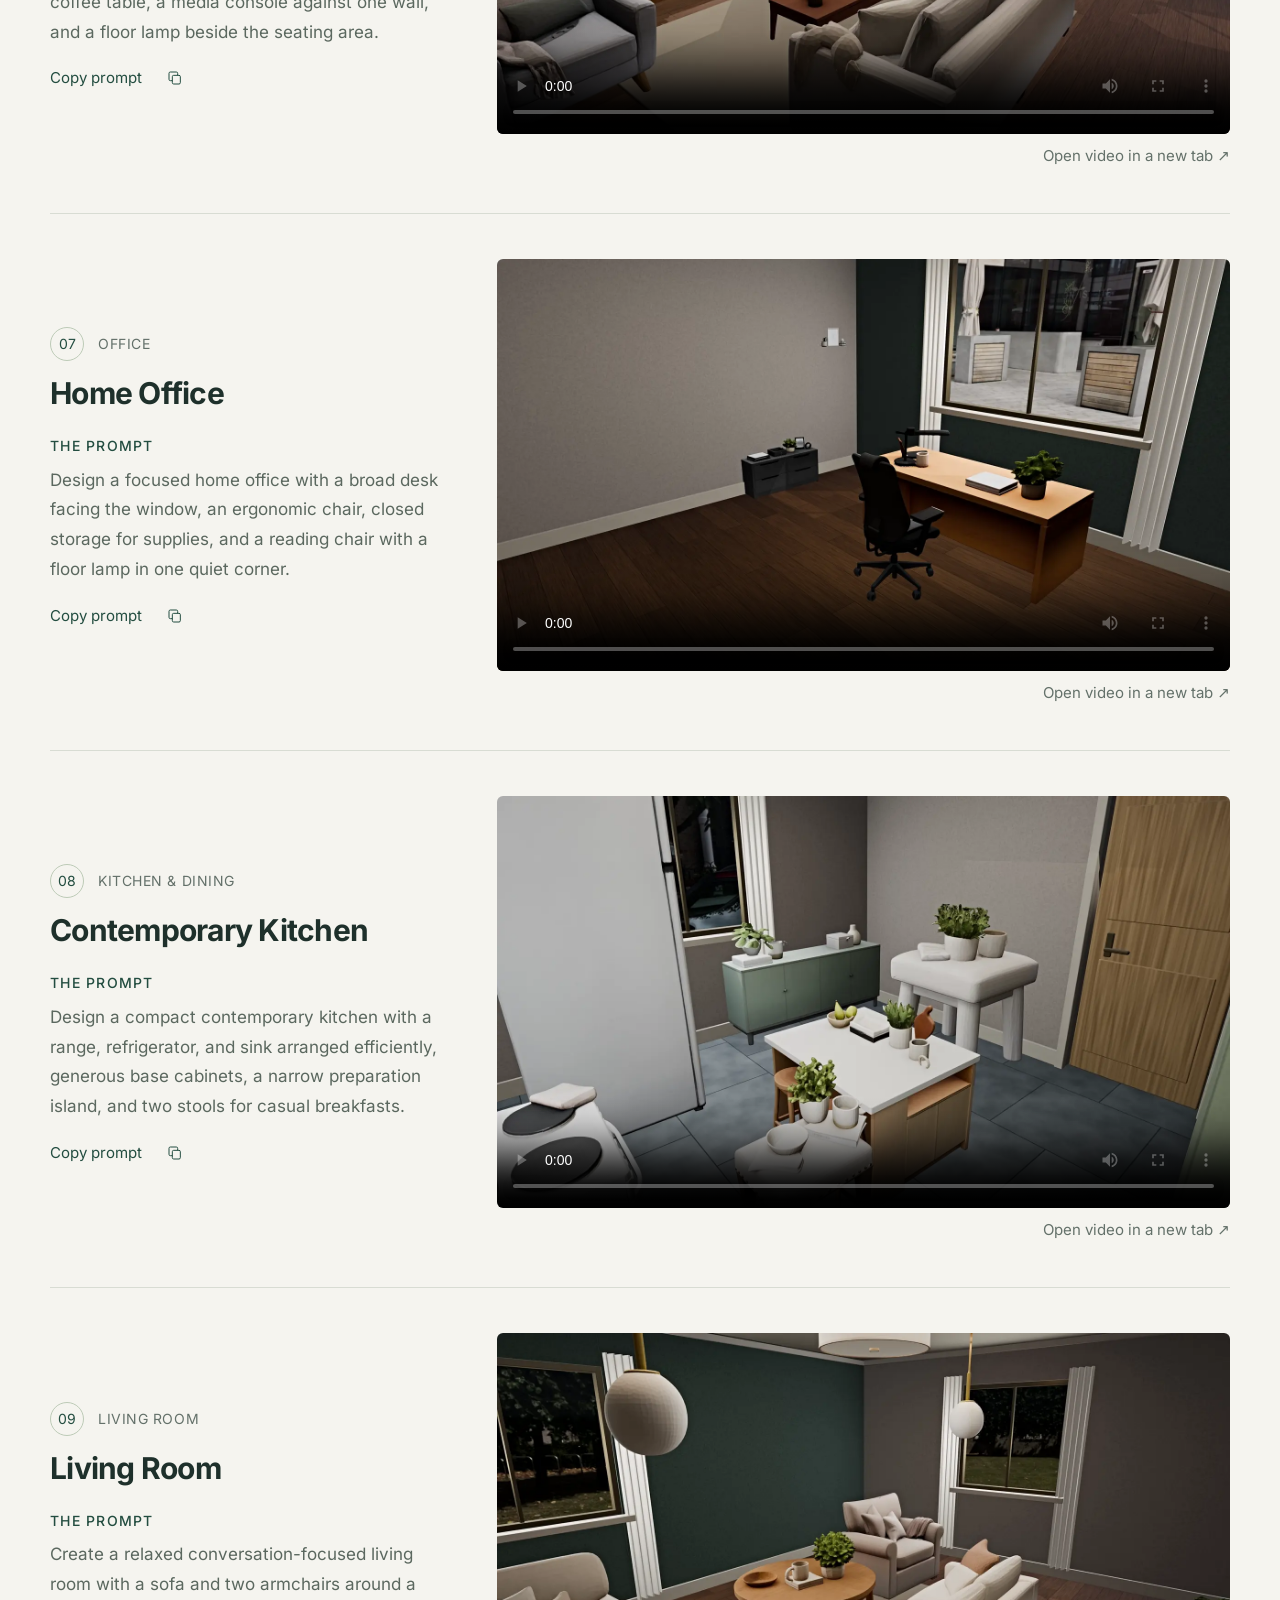
==== commit 3a1388bd: "Update website to official arXiv citation" ====
--- a/index.html
+++ b/index.html
@@ -72,16 +72,13 @@
  <div class="demo-copy"><div class="demo-meta"><span>10</span><span>Office</span></div><h3>Home Office</h3><p class="prompt-label">THE PROMPT</p><blockquote>Design a focused home office with a broad desk facing the window, an ergonomic chair, closed storage for supplies, and a reading chair with a floor lamp in one quiet corner.</blockquote><button class="copy-prompt quiet" aria-label="Copy prompt for Home Office">Copy prompt <span aria-hidden="true"><svg class="copy-icon" viewBox="0 0 24 24" fill="none" stroke="currentColor" stroke-width="1.5"><rect x="8" y="8" width="12" height="13" rx="2"/><path d="M16 8V5a2 2 0 0 0-2-2H5a2 2 0 0 0-2 2v9a2 2 0 0 0 2 2h3"/></svg></span></button></div>
  <div class="demo-media"><video controls playsinline preload="none" poster="assets/images/home_office_rl_front.webp" data-src="assets/videos/home_office_rl_front.mp4" aria-label="Generated office video" width="1280" height="720"></video><a class="video-fallback" href="assets/videos/home_office_rl_front.mp4" target="_blank" rel="noopener">Open video <span aria-hidden="true">↗</span></a></div>
  </article></div></section>
-<section id="citation" class="citation-section section" aria-labelledby="citation-title"><div class="wrap citation-grid"><div><p class="eyebrow">06 / CITE THIS WORK</p><h2 id="citation-title">Build on<br><em>the idea.</em></h2><p>If you find this work useful,<br>please consider citing our paper.</p><a href="mailto:22651306@zju.edu.cn" class="contact-link">22651306@zju.edu.cn <span aria-hidden="true">↗</span></a></div><div class="citation-card"><div class="citation-toolbar"><span>BIBTEX</span><button id="copy-citation">Copy citation <span aria-hidden="true"><svg class="copy-icon" viewBox="0 0 24 24" fill="none" stroke="currentColor" stroke-width="1.5"><rect x="8" y="8" width="12" height="13" rx="2"/><path d="M16 8V5a2 2 0 0 0-2-2H5a2 2 0 0 0-2 2v9a2 2 0 0 0 2 2h3"/></svg></span></button></div><pre tabindex="0" aria-label="BibTeX citation"><code id="citation-code">@misc{liu2026scenedesigner,
-  title  = {Scene-Designer: Learning Design Intelligence
-            for Agentic 3D Scene Generation},
-  author = {Xuanyu Liu and Hongyan Feng and Miao Pan
-            and Sunlai Chen and Lizhou Liang and Bing Sun
-            and Wenqi Zhang and Xuhong Zhang},
-  year   = {2026},
-  eprint = {2610.23121},
-  archivePrefix = {arXiv},
-  primaryClass = {cs.CV},
-  url = {https://arxiv.org/abs/2610.23121}
+<section id="citation" class="citation-section section" aria-labelledby="citation-title"><div class="wrap citation-grid"><div><p class="eyebrow">06 / CITE THIS WORK</p><h2 id="citation-title">Build on<br><em>the idea.</em></h2><p>If you find this work useful,<br>please consider citing our paper.</p><a href="mailto:22651306@zju.edu.cn" class="contact-link">22651306@zju.edu.cn <span aria-hidden="true">↗</span></a></div><div class="citation-card"><div class="citation-toolbar"><span>BIBTEX</span><button id="copy-citation">Copy citation <span aria-hidden="true"><svg class="copy-icon" viewBox="0 0 24 24" fill="none" stroke="currentColor" stroke-width="1.5"><rect x="8" y="8" width="12" height="13" rx="2"/><path d="M16 8V5a2 2 0 0 0-2-2H5a2 2 0 0 0-2 2v9a2 2 0 0 0 2 2h3"/></svg></span></button></div><pre tabindex="0" aria-label="BibTeX citation"><code id="citation-code">@misc{liu2026scenedesignerlearningdesignintelligence,
+      title={Scene-Designer: Learning Design Intelligence for Agentic 3D Scene Generation},
+      author={Xuanyu Liu and Hongyan Feng and Miao Pan and Sunlai Chen and Lizhou Liang and Bing Sun and Wenqi Zhang and Xuhong Zhang},
+      year={2026},
+      eprint={2610.23121},
+      archivePrefix={arXiv},
+      primaryClass={cs.CV},
+      url={https://arxiv.org/abs/2610.23121},
 }</code></pre><a class="bib-download" href="citation.bib" download>Download .bib <span aria-hidden="true">↓</span></a></div></div></section>
 </main><footer class="wrap footer"><a class="wordmark" href="#top">Scene-Designer<span class="title-dot">.</span></a><a class="back-top" href="#top">Back to top ↑</a></footer><dialog id="figure-dialog" aria-labelledby="figure-dialog-title"><div class="figure-toolbar"><strong id="figure-dialog-title">Figure</strong><div class="figure-controls"><button type="button" id="figure-less" aria-label="Zoom out">−</button><output id="figure-scale" aria-live="polite">100%</output><button type="button" id="figure-more" aria-label="Zoom in">+</button><a id="figure-original" target="_blank" rel="noopener">Open original ↗</a><button type="button" id="figure-close" aria-label="Close figure">✕</button></div></div><div class="figure-viewport" tabindex="0" aria-label="Figure image; scroll to pan when zoomed"><img id="figure-full" alt=""></div></dialog><div id="toast" role="status" aria-live="polite"></div></body></html>
